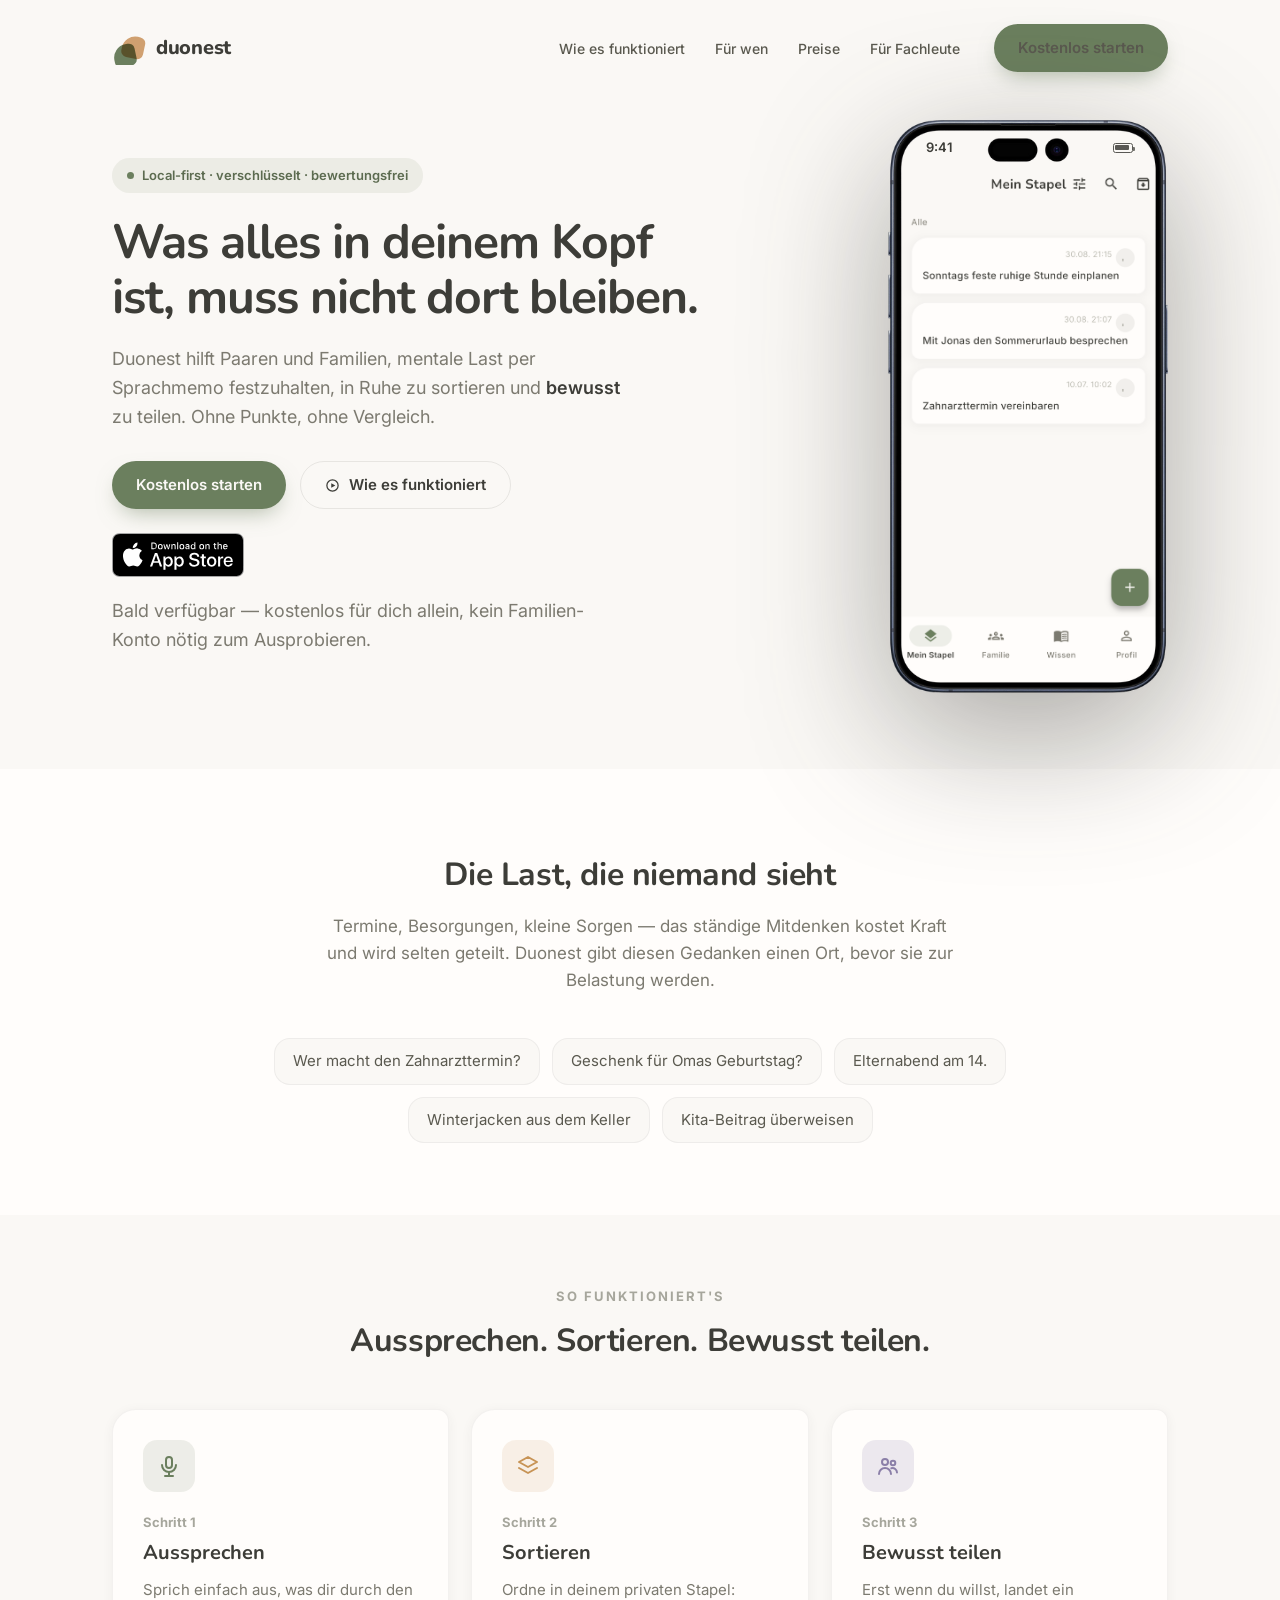
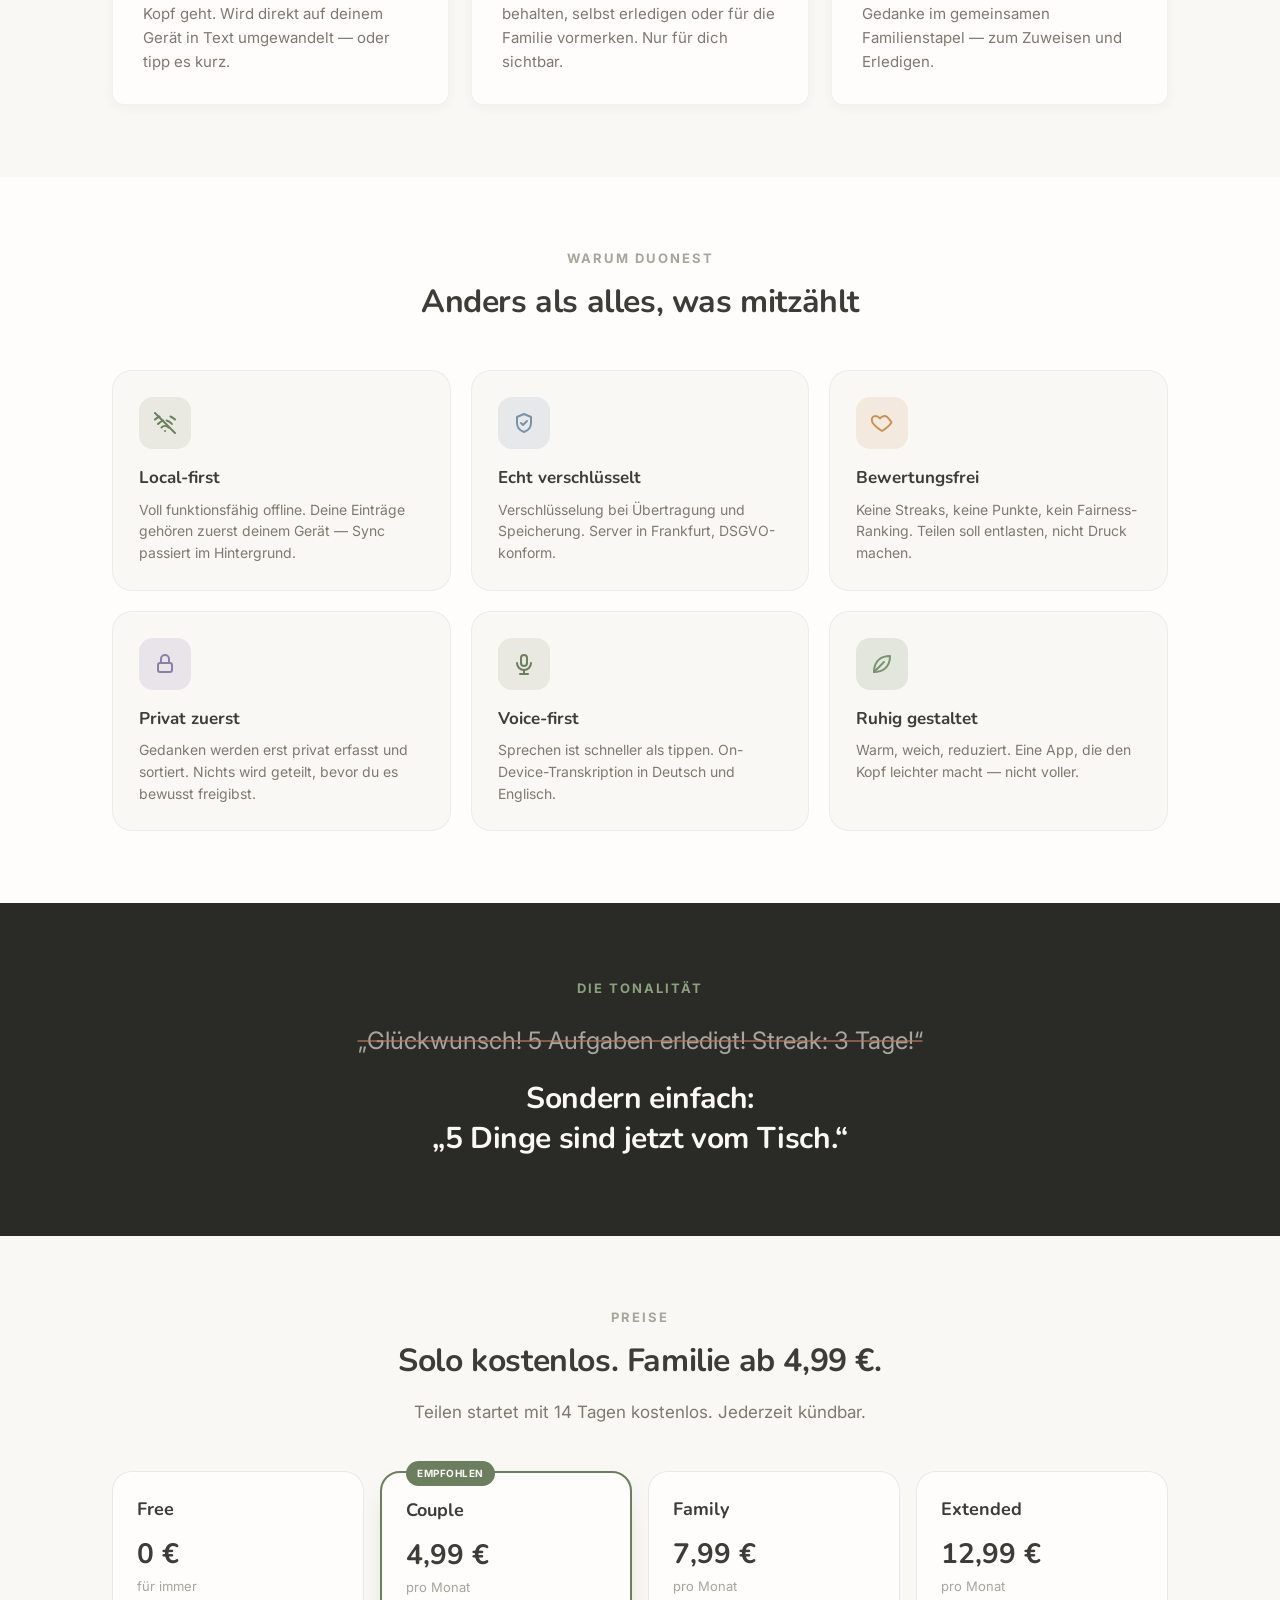
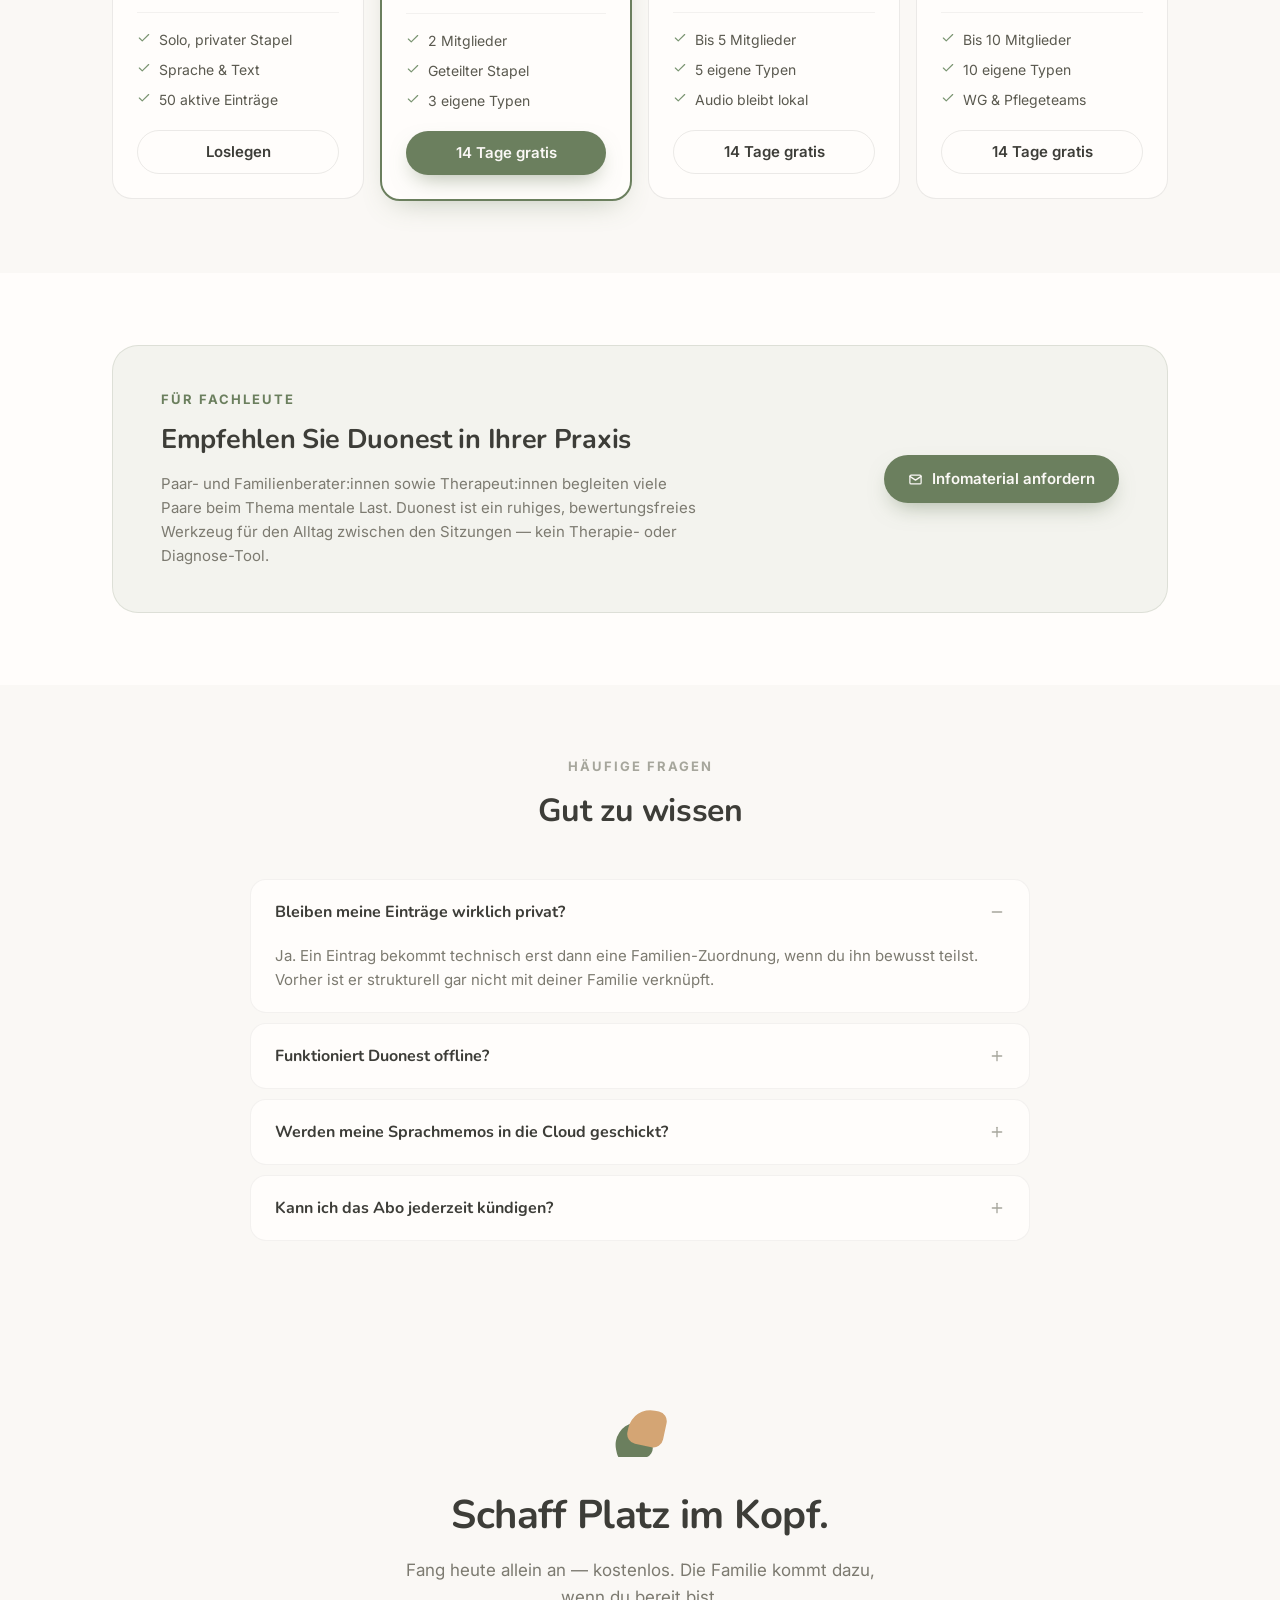
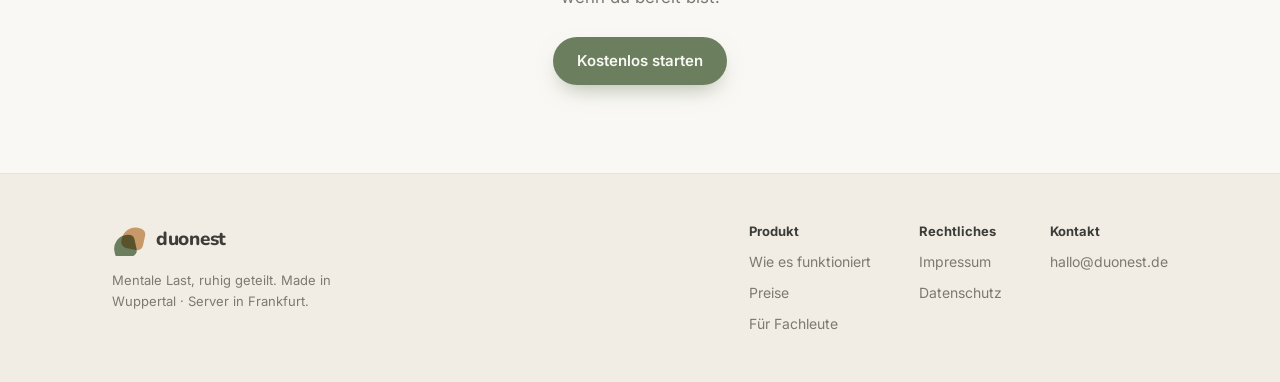
==== index.html @ f7254faf "Echtes iPhone-15-Pro-Rahmenbild statt CSS-Nachbau Quelle: webmobilefirst.com/en/mockups/apple-iphone" ====
<!doctype html>
<html lang="de">
<head>
<meta charset="utf-8">
<meta name="viewport" content="width=device-width, initial-scale=1">
<title>Duonest — Mentale Last, ruhig geteilt</title>
<meta name="description" content="Duonest hilft Paaren und Familien, mentale Last per Sprachmemo festzuhalten, in Ruhe zu sortieren und bewusst zu teilen. Ohne Punkte, ohne Vergleich.">
<link rel="stylesheet" href="/assets/style.css">
</head>
<body class="landing">

<!-- Icon-Sprite: einmal definiert, per <use> referenziert. Handgezeichnet
     im Lucide-Stil (Stroke, 2px, runde Kappen) statt einer externen
     Icon-Bibliothek/CDN, damit die Seite komplett eigenständig bleibt. -->
<svg width="0" height="0" style="position:absolute" aria-hidden="true">
  <defs>
    <symbol id="i-lock" viewBox="0 0 24 24"><rect x="5" y="11" width="14" height="9" rx="2"/><path d="M8 11V7a4 4 0 0 1 8 0v4"/></symbol>
    <symbol id="i-play-circle" viewBox="0 0 24 24"><circle cx="12" cy="12" r="9"/><polygon points="10,8.3 10,15.7 16.5,12" fill="currentColor" stroke="none"/></symbol>
    <symbol id="i-mic" viewBox="0 0 24 24"><rect x="9" y="3" width="6" height="11" rx="3"/><path d="M5 11a7 7 0 0 0 14 0"/><line x1="12" y1="18" x2="12" y2="22"/><line x1="8" y1="22" x2="16" y2="22"/></symbol>
    <symbol id="i-layers" viewBox="0 0 24 24"><path d="M12 3 21 8 12 13 3 8Z"/><path d="M3 14l9 5 9-5" fill="none"/></symbol>
    <symbol id="i-users" viewBox="0 0 24 24"><circle cx="9" cy="8" r="3"/><path d="M3 20c0-3.3 2.7-6 6-6s6 2.7 6 6"/><circle cx="17" cy="9" r="2.3"/><path d="M15.3 14.2A4.5 4.5 0 0 1 21 18.5"/></symbol>
    <symbol id="i-wifi-off" viewBox="0 0 24 24"><line x1="2" y1="2" x2="22" y2="22"/><path d="M8.5 16.5a5 5 0 0 1 7 0"/><path d="M5 13a10 10 0 0 1 5.3-3.4"/><path d="M13.6 9.5A10 10 0 0 1 19 13"/><path d="M2 8.5a15 15 0 0 1 4.5-3"/><path d="M17.5 5.5A15 15 0 0 1 22 8.5"/><circle cx="12" cy="20" r="1" fill="currentColor" stroke="none"/></symbol>
    <symbol id="i-shield-check" viewBox="0 0 24 24"><path d="M12 3l7 3v6c0 4.5-3 7.5-7 9-4-1.5-7-4.5-7-9V6z"/><polyline points="9,12 11,14 15,10"/></symbol>
    <symbol id="i-heart" viewBox="0 0 24 24"><path d="M12 20s-7-4.4-9.5-8.5C.8 8.2 2.3 5 5.5 5c1.9 0 3.3 1 4.5 2.4C11.2 6 12.6 5 14.5 5 17.7 5 19.2 8.2 21.5 11.5 19 15.6 12 20 12 20z"/></symbol>
    <symbol id="i-leaf" viewBox="0 0 24 24"><path d="M4 20c8 0 16-4 16-16-8 0-16 4-16 16z"/><line x1="4" y1="20" x2="14" y2="10"/></symbol>
    <symbol id="i-mail" viewBox="0 0 24 24"><rect x="3" y="5" width="18" height="14" rx="2"/><polyline points="3,7 12,13 21,7"/></symbol>
    <symbol id="i-plus" viewBox="0 0 24 24"><line x1="12" y1="5" x2="12" y2="19"/><line x1="5" y1="12" x2="19" y2="12"/></symbol>
    <symbol id="i-minus" viewBox="0 0 24 24"><line x1="5" y1="12" x2="19" y2="12"/></symbol>
    <symbol id="i-check" viewBox="0 0 24 24"><polyline points="4,12 9,17 20,6"/></symbol>
    <symbol id="i-clock" viewBox="0 0 24 24"><circle cx="12" cy="12" r="9"/><polyline points="12,7 12,12 16,14"/></symbol>
  </defs>
</svg>

<header class="site-header">
  <a class="wordmark" href="/">
    <svg viewBox="0 0 40 40" aria-hidden="true">
      <g transform="translate(0,4)">
        <g transform="translate(2,12) rotate(-12 13 13)"><path d="M16,0 H19 A7,7 0 0 1 26,7 V19 A7,7 0 0 1 19,26 H7 A7,7 0 0 1 0,19 V16 A16,16 0 0 1 16,0 Z" fill="var(--sage-logo)"/></g>
        <g transform="translate(12,2) rotate(12 13 13)"><path class="logo-blend" d="M16,0 H19 A7,7 0 0 1 26,7 V19 A7,7 0 0 1 19,26 H7 A7,7 0 0 1 0,19 V16 A16,16 0 0 1 16,0 Z" fill="var(--sand)"/></g>
      </g>
    </svg>
    duonest
  </a>
  <nav>
    <a href="#wie-es-funktioniert">Wie es funktioniert</a>
    <a href="#fuer-euch">Für wen</a>
    <a href="#preise">Preise</a>
    <a href="#fachleute">Für Fachleute</a>
    <a class="btn btn-primary" href="#preise">Kostenlos starten</a>
  </nav>
</header>

<main>

  <!-- HERO -->
  <section class="landing-section hero">
    <div class="wrap">
      <div class="hero-copy">
        <span class="badge"><span class="dot"></span>Local-first · verschlüsselt · bewertungsfrei</span>
        <h1>Was alles in deinem Kopf ist, muss nicht dort bleiben.</h1>
        <p>Duonest hilft Paaren und Familien, mentale Last per Sprachmemo festzuhalten, in Ruhe zu sortieren und <strong>bewusst</strong> zu teilen. Ohne Punkte, ohne Vergleich.</p>
        <div class="hero-actions">
          <a class="btn btn-primary" href="#preise">Kostenlos starten</a>
          <a class="btn btn-secondary" href="#wie-es-funktioniert"><svg class="icon"><use href="#i-play-circle"/></svg>Wie es funktioniert</a>
        </div>
        <div class="store-badges">
          <img class="store-badge-img" src="/assets/badges/app-store-badge.svg" alt="Download on the App Store" height="44">
        </div>
        <p class="hero-note">Bald verfügbar — kostenlos für dich allein, kein Familien-Konto nötig zum Ausprobieren.</p>
      </div>

      <div class="phone-frame" aria-hidden="true">
        <div class="phone-screen">
          <div class="phone-status">
            <span class="phone-time">9:41</span>
            <span class="phone-battery"></span>
          </div>
          <img class="phone-shot" src="/assets/screenshot-stapel.png" alt="">
        </div>
        <img class="phone-bezel" src="/assets/iphone-frame.png" alt="">
      </div>
    </div>
  </section>

  <!-- EMPATHY -->
  <section class="landing-section tint" id="fuer-euch">
    <div class="wrap">
      <div class="section-head">
        <h2>Die Last, die niemand sieht</h2>
        <p>Termine, Besorgungen, kleine Sorgen — das ständige Mitdenken kostet Kraft und wird selten geteilt. Duonest gibt diesen Gedanken einen Ort, bevor sie zur Belastung werden.</p>
      </div>
      <div class="chip-row">
        <span class="chip">Wer macht den Zahnarzttermin?</span>
        <span class="chip">Geschenk für Omas Geburtstag?</span>
        <span class="chip">Elternabend am 14.</span>
        <span class="chip">Winterjacken aus dem Keller</span>
        <span class="chip">Kita-Beitrag überweisen</span>
      </div>
    </div>
  </section>

  <!-- HOW IT WORKS -->
  <section class="landing-section" id="wie-es-funktioniert">
    <div class="wrap">
      <div class="section-head">
        <span class="eyebrow">So funktioniert's</span>
        <h2>Aussprechen. Sortieren. Bewusst teilen.</h2>
      </div>
      <div class="step-grid">
        <div class="step-card">
          <div class="icon-tile"><svg class="icon"><use href="#i-mic"/></svg></div>
          <p class="step-label">Schritt 1</p>
          <h3>Aussprechen</h3>
          <p>Sprich einfach aus, was dir durch den Kopf geht. Wird direkt auf deinem Gerät in Text umgewandelt — oder tipp es kurz.</p>
        </div>
        <div class="step-card">
          <div class="icon-tile"><svg class="icon"><use href="#i-layers"/></svg></div>
          <p class="step-label">Schritt 2</p>
          <h3>Sortieren</h3>
          <p>Ordne in deinem privaten Stapel: behalten, selbst erledigen oder für die Familie vormerken. Nur für dich sichtbar.</p>
        </div>
        <div class="step-card">
          <div class="icon-tile"><svg class="icon"><use href="#i-users"/></svg></div>
          <p class="step-label">Schritt 3</p>
          <h3>Bewusst teilen</h3>
          <p>Erst wenn du willst, landet ein Gedanke im gemeinsamen Familienstapel — zum Zuweisen und Erledigen.</p>
        </div>
      </div>
    </div>
  </section>

  <!-- VALUES -->
  <section class="landing-section tint">
    <div class="wrap">
      <div class="section-head">
        <span class="eyebrow">Warum Duonest</span>
        <h2>Anders als alles, was mitzählt</h2>
      </div>
      <div class="value-grid">
        <div class="value-card">
          <div class="icon-tile" style="background:rgba(107,127,94,.12);color:var(--sage);"><svg class="icon"><use href="#i-wifi-off"/></svg></div>
          <h3>Local-first</h3>
          <p>Voll funktionsfähig offline. Deine Einträge gehören zuerst deinem Gerät — Sync passiert im Hintergrund.</p>
        </div>
        <div class="value-card">
          <div class="icon-tile" style="background:rgba(122,147,168,.16);color:var(--slate);"><svg class="icon"><use href="#i-shield-check"/></svg></div>
          <h3>Echt verschlüsselt</h3>
          <p>Verschlüsselung bei Übertragung und Speicherung. Server in Frankfurt, DSGVO-konform.</p>
        </div>
        <div class="value-card">
          <div class="icon-tile" style="background:rgba(212,165,116,.18);color:var(--sand-600);"><svg class="icon"><use href="#i-heart"/></svg></div>
          <h3>Bewertungsfrei</h3>
          <p>Keine Streaks, keine Punkte, kein Fairness-Ranking. Teilen soll entlasten, nicht Druck machen.</p>
        </div>
        <div class="value-card">
          <div class="icon-tile" style="background:rgba(139,127,168,.16);color:var(--plum);"><svg class="icon"><use href="#i-lock"/></svg></div>
          <h3>Privat zuerst</h3>
          <p>Gedanken werden erst privat erfasst und sortiert. Nichts wird geteilt, bevor du es bewusst freigibst.</p>
        </div>
        <div class="value-card">
          <div class="icon-tile" style="background:rgba(107,127,94,.12);color:var(--sage);"><svg class="icon"><use href="#i-mic"/></svg></div>
          <h3>Voice-first</h3>
          <p>Sprechen ist schneller als tippen. On-Device-Transkription in Deutsch und Englisch.</p>
        </div>
        <div class="value-card">
          <div class="icon-tile" style="background:rgba(122,148,113,.18);color:var(--success);"><svg class="icon"><use href="#i-leaf"/></svg></div>
          <h3>Ruhig gestaltet</h3>
          <p>Warm, weich, reduziert. Eine App, die den Kopf leichter macht — nicht voller.</p>
        </div>
      </div>
    </div>
  </section>

  <!-- ANTI-GAMIFICATION BAND -->
  <section class="band">
    <div class="wrap">
      <span class="eyebrow">Die Tonalität</span>
      <p class="strike">„Glückwunsch! 5 Aufgaben erledigt! Streak: 3 Tage!“</p>
      <p class="payoff">Sondern einfach:<br>„5 Dinge sind jetzt vom Tisch.“</p>
    </div>
  </section>

  <!-- PRICING -->
  <section class="landing-section" id="preise">
    <div class="wrap">
      <div class="section-head">
        <span class="eyebrow">Preise</span>
        <h2>Solo kostenlos. Familie ab 4,99&nbsp;€.</h2>
        <p>Teilen startet mit 14 Tagen kostenlos. Jederzeit kündbar.</p>
      </div>
      <div class="price-grid">
        <div class="price-card">
          <h3>Free</h3>
          <p class="price">0&nbsp;€</p>
          <p class="period">für immer</p>
          <hr>
          <ul>
            <li><svg class="icon"><use href="#i-check"/></svg>Solo, privater Stapel</li>
            <li><svg class="icon"><use href="#i-check"/></svg>Sprache &amp; Text</li>
            <li><svg class="icon"><use href="#i-check"/></svg>50 aktive Einträge</li>
          </ul>
          <a class="btn btn-secondary" href="#" style="width:100%;margin-top:20px;">Loslegen</a>
        </div>
        <div class="price-card featured">
          <span class="tag">EMPFOHLEN</span>
          <h3>Couple</h3>
          <p class="price">4,99&nbsp;€</p>
          <p class="period">pro Monat</p>
          <hr>
          <ul>
            <li><svg class="icon"><use href="#i-check"/></svg>2 Mitglieder</li>
            <li><svg class="icon"><use href="#i-check"/></svg>Geteilter Stapel</li>
            <li><svg class="icon"><use href="#i-check"/></svg>3 eigene Typen</li>
          </ul>
          <a class="btn btn-primary" href="#" style="width:100%;margin-top:20px;">14 Tage gratis</a>
        </div>
        <div class="price-card">
          <h3>Family</h3>
          <p class="price">7,99&nbsp;€</p>
          <p class="period">pro Monat</p>
          <hr>
          <ul>
            <li><svg class="icon"><use href="#i-check"/></svg>Bis 5 Mitglieder</li>
            <li><svg class="icon"><use href="#i-check"/></svg>5 eigene Typen</li>
            <li><svg class="icon"><use href="#i-check"/></svg>Audio bleibt lokal</li>
          </ul>
          <a class="btn btn-secondary" href="#" style="width:100%;margin-top:20px;">14 Tage gratis</a>
        </div>
        <div class="price-card">
          <h3>Extended</h3>
          <p class="price">12,99&nbsp;€</p>
          <p class="period">pro Monat</p>
          <hr>
          <ul>
            <li><svg class="icon"><use href="#i-check"/></svg>Bis 10 Mitglieder</li>
            <li><svg class="icon"><use href="#i-check"/></svg>10 eigene Typen</li>
            <li><svg class="icon"><use href="#i-check"/></svg>WG &amp; Pflegeteams</li>
          </ul>
          <a class="btn btn-secondary" href="#" style="width:100%;margin-top:20px;">14 Tage gratis</a>
        </div>
      </div>
    </div>
  </section>

  <!-- FOR PROFESSIONALS -->
  <section class="landing-section tint" id="fachleute">
    <div class="wrap">
      <div class="pro-card">
        <div class="copy">
          <span class="eyebrow" style="color:var(--sage);">Für Fachleute</span>
          <h2>Empfehlen Sie Duonest in Ihrer Praxis</h2>
          <p>Paar- und Familienberater:innen sowie Therapeut:innen begleiten viele Paare beim Thema mentale Last. Duonest ist ein ruhiges, bewertungsfreies Werkzeug für den Alltag zwischen den Sitzungen — kein Therapie- oder Diagnose-Tool.</p>
        </div>
        <div class="action">
          <a class="btn btn-primary" href="mailto:hallo@duonest.de?subject=Infomaterial%20f%C3%BCr%20Fachleute"><svg class="icon"><use href="#i-mail"/></svg>Infomaterial anfordern</a>
        </div>
      </div>
    </div>
  </section>

  <!-- FAQ -->
  <section class="landing-section">
    <div class="wrap">
      <div class="section-head">
        <span class="eyebrow">Häufige Fragen</span>
        <h2>Gut zu wissen</h2>
      </div>
      <div class="faq-list">
        <details class="faq-item" open>
          <summary>Bleiben meine Einträge wirklich privat?
            <svg class="icon icon-plus"><use href="#i-plus"/></svg>
            <svg class="icon icon-minus"><use href="#i-minus"/></svg>
          </summary>
          <p>Ja. Ein Eintrag bekommt technisch erst dann eine Familien-Zuordnung, wenn du ihn bewusst teilst. Vorher ist er strukturell gar nicht mit deiner Familie verknüpft.</p>
        </details>
        <details class="faq-item">
          <summary>Funktioniert Duonest offline?
            <svg class="icon icon-plus"><use href="#i-plus"/></svg>
            <svg class="icon icon-minus"><use href="#i-minus"/></svg>
          </summary>
          <p>Ja, durchgehend. Duonest ist local-first gebaut: Erfassen, Sortieren und Lesen funktionieren komplett ohne Internetverbindung. Sobald du wieder online bist, synchronisiert die App im Hintergrund — du merkst davon nichts.</p>
        </details>
        <details class="faq-item">
          <summary>Werden meine Sprachmemos in die Cloud geschickt?
            <svg class="icon icon-plus"><use href="#i-plus"/></svg>
            <svg class="icon icon-minus"><use href="#i-minus"/></svg>
          </summary>
          <p>Nein. Sprachaufnahmen verlassen bewusst nie dein Gerät — sie werden ausschließlich lokal zur Transkription genutzt und danach automatisch gelöscht. Nur der daraus erkannte Text wird synchronisiert, nicht die Aufnahme selbst.</p>
        </details>
        <details class="faq-item">
          <summary>Kann ich das Abo jederzeit kündigen?
            <svg class="icon icon-plus"><use href="#i-plus"/></svg>
            <svg class="icon icon-minus"><use href="#i-minus"/></svg>
          </summary>
          <p>Ja, jederzeit über die Konto-Einstellungen im App Store bzw. bei Google Play — da die Zahlungsabwicklung dort läuft, auch die Kündigung. Dein Zugriff bleibt bis zum Ende der bereits bezahlten Laufzeit bestehen.</p>
        </details>
      </div>
    </div>
  </section>

  <!-- FINAL CTA -->
  <section class="landing-section final-cta">
    <div class="wrap">
      <svg class="mark" viewBox="0 0 40 40" aria-hidden="true">
        <g transform="translate(0,4)">
          <g transform="translate(2,12) rotate(-12 13 13)"><path d="M16,0 H19 A7,7 0 0 1 26,7 V19 A7,7 0 0 1 19,26 H7 A7,7 0 0 1 0,19 V16 A16,16 0 0 1 16,0 Z" fill="var(--sage-logo)"/></g>
          <g transform="translate(12,2) rotate(12 13 13)"><path class="logo-blend" d="M16,0 H19 A7,7 0 0 1 26,7 V19 A7,7 0 0 1 19,26 H7 A7,7 0 0 1 0,19 V16 A16,16 0 0 1 16,0 Z" fill="var(--sand)"/></g>
        </g>
      </svg>
      <h2>Schaff Platz im Kopf.</h2>
      <p>Fang heute allein an — kostenlos. Die Familie kommt dazu, wenn du bereit bist.</p>
      <a class="btn btn-primary" href="#preise">Kostenlos starten</a>
    </div>
  </section>

</main>

<footer class="landing-footer">
  <div class="wrap">
    <div class="about">
      <a class="wordmark" href="/">
        <svg viewBox="0 0 40 40" aria-hidden="true">
          <g transform="translate(0,4)">
            <g transform="translate(2,12) rotate(-12 13 13)"><path d="M16,0 H19 A7,7 0 0 1 26,7 V19 A7,7 0 0 1 19,26 H7 A7,7 0 0 1 0,19 V16 A16,16 0 0 1 16,0 Z" fill="var(--sage-logo)"/></g>
            <g transform="translate(12,2) rotate(12 13 13)"><path class="logo-blend" d="M16,0 H19 A7,7 0 0 1 26,7 V19 A7,7 0 0 1 19,26 H7 A7,7 0 0 1 0,19 V16 A16,16 0 0 1 16,0 Z" fill="var(--sand)"/></g>
          </g>
        </svg>
        duonest
      </a>
      <p>Mentale Last, ruhig geteilt. Made in Wuppertal · Server in Frankfurt.</p>
    </div>
    <div class="cols">
      <div class="col">
        <span class="head">Produkt</span>
        <a href="#wie-es-funktioniert">Wie es funktioniert</a>
        <a href="#preise">Preise</a>
        <a href="#fachleute">Für Fachleute</a>
      </div>
      <div class="col">
        <span class="head">Rechtliches</span>
        <a href="/impressum/">Impressum</a>
        <a href="/datenschutz/">Datenschutz</a>
      </div>
      <div class="col">
        <span class="head">Kontakt</span>
        <a href="mailto:hallo@duonest.de">hallo@duonest.de</a>
      </div>
    </div>
  </div>
</footer>

</body>
</html>
---- assets/style.css ----
@import url("https://fonts.googleapis.com/css2?family=Nunito:ital,wght@0,400;0,500;0,600;0,700;0,800&family=Inter:wght@400;500;600;700&display=swap");

:root {
  --sage: #6B7F5E;
  --sage-logo: #6B7F5E;
  --sage-600: #5C6B50;
  --sage-700: #4A5741;
  --sand: #D4A574;
  --sand-600: #C79355;
  --sand-700: #B07E3F;
  --plum: #8B7FA8;
  --plum-700: #6E6188;
  --slate: #7A93A8;
  --success: #7A9471;

  --bg: #FAF8F5;
  --surface: #FFFDFB;
  --tint: #F1EDE5;

  --ink: #3D3D38;
  --ink-2: #5A594F;
  --muted: #7C7A70;
  --faint: #A6A69C;

  --border: rgba(61, 61, 56, 0.1);
  --border-soft: rgba(61, 61, 56, 0.06);

  /* Feste dunkle Kontrast-Fläche (Anti-Gamification-Band) -- bewusst
     unabhängig vom Hell/Dunkel-Umschalter, ein einzelner, absichtlicher
     Kontrastmoment auf der Seite. */
  --band-bg: #2A2B26;
  --band-ink: #FAF8F5;
  --band-accent: #8CA07D;
  --band-strike: rgba(193, 122, 92, 0.6);

  /* Text auf farbigen Flächen (Buttons, Chips) -- immer hell, unabhängig
     vom Hell/Dunkel-Umschalter der Seite selbst. */
  --on-accent: #FAF8F5;

  --font-display: "Nunito", ui-rounded, system-ui, sans-serif;
  --font-body: "Inter", system-ui, -apple-system, sans-serif;
}

* {
  box-sizing: border-box;
}

html {
  background: var(--bg);
}

body {
  margin: 0;
  background: var(--bg);
  color: var(--ink);
  font-family: var(--font-body);
  font-size: 16px;
  line-height: 1.5;
  -webkit-font-smoothing: antialiased;
}

a {
  color: var(--sage-700);
  text-decoration-color: rgba(74, 87, 65, 0.35);
  text-underline-offset: 2px;
}

a:hover {
  text-decoration-color: currentColor;
}

.site-header {
  display: flex;
  flex-wrap: wrap;
  align-items: center;
  justify-content: space-between;
  row-gap: 8px;
  column-gap: 16px;
  max-width: 760px;
  margin: 0 auto;
  padding: 24px 20px 0;
}

.wordmark {
  display: flex;
  align-items: center;
  gap: 10px;
  font-family: var(--font-display);
  font-weight: 800;
  font-size: 20px;
  letter-spacing: -0.3px;
  color: var(--ink);
  text-decoration: none;
}

.wordmark svg {
  width: 34px;
  height: 34px;
  flex: none;
}

.wordmark .logo-blend {
  mix-blend-mode: multiply;
}

.site-header nav {
  display: flex;
  flex-wrap: wrap;
  gap: 6px 16px;
  font-size: 14px;
  font-weight: 500;
}

.site-header nav a {
  color: var(--ink-2);
  text-decoration: none;
}

.site-header nav a:hover {
  color: var(--sage-700);
}

main {
  max-width: 760px;
  margin: 0 auto;
  padding: 0 24px;
}

.legal main {
  max-width: 680px;
}

.landing main {
  max-width: none;
  padding: 0;
}

.legal-doc h1 {
  font-family: var(--font-display);
  font-weight: 700;
  font-size: 28px;
  letter-spacing: -0.3px;
  line-height: 1.2;
  margin: 40px 0 4px;
}

.legal-doc .updated {
  color: var(--faint);
  font-size: 13px;
  margin: 0 0 36px;
}

.legal-doc section {
  padding-bottom: 28px;
  margin-bottom: 28px;
  border-bottom: 1px solid var(--border-soft);
}

.legal-doc section:last-of-type {
  border-bottom: none;
}

.legal-doc h2 {
  font-family: var(--font-display);
  font-weight: 600;
  font-size: 18px;
  margin: 0 0 10px;
}

.legal-doc p {
  margin: 0 0 12px;
  color: var(--ink-2);
  max-width: 65ch;
}

.legal-doc p:last-child {
  margin-bottom: 0;
}

.legal-doc ul {
  margin: 0 0 12px;
  padding-left: 20px;
  color: var(--ink-2);
  max-width: 65ch;
}

.legal-doc li {
  margin-bottom: 6px;
}

.legal-doc li:last-child {
  margin-bottom: 0;
}

.legal-doc address {
  font-style: normal;
  color: var(--ink-2);
  margin: 0 0 12px;
  line-height: 1.6;
}

footer {
  max-width: 760px;
  margin: 64px auto 0;
  padding: 24px 24px 40px;
  border-top: 1px solid var(--border-soft);
  display: flex;
  flex-wrap: wrap;
  gap: 8px 20px;
  align-items: center;
  font-size: 13px;
  color: var(--faint);
}

footer a {
  color: var(--muted);
}

footer .spacer {
  flex: 1;
}

/* ===================== Landing page ===================== */

.landing .site-header,
.landing-section > .wrap,
.landing-footer > .wrap {
  max-width: 1120px;
}

.landing .site-header {
  padding: 24px 32px 0;
}

.landing .site-header nav {
  gap: 10px 30px;
  align-items: center;
}

.landing .site-header .btn {
  margin-left: 4px;
}

.icon {
  width: 1em;
  height: 1em;
  stroke: currentColor;
  fill: none;
  stroke-width: 2;
  stroke-linecap: round;
  stroke-linejoin: round;
  flex: none;
}

.btn {
  display: inline-flex;
  align-items: center;
  justify-content: center;
  gap: 9px;
  height: 48px;
  padding: 0 24px;
  border-radius: 999px;
  font-family: var(--font-body);
  font-weight: 600;
  font-size: 15px;
  text-decoration: none;
  cursor: pointer;
  border: none;
  white-space: nowrap;
}

.btn-primary {
  background: var(--sage);
  color: var(--on-accent);
  box-shadow: 0 10px 22px -8px rgba(107, 127, 94, 0.55);
}

.btn-primary:hover {
  background: var(--sage-600);
}

.btn-secondary {
  background: transparent;
  color: var(--ink);
  border: 1px solid var(--border);
}

.btn-secondary:hover {
  border-color: var(--ink);
}

.landing-section {
  padding: 72px 0;
}

.landing-section > .wrap {
  margin: 0 auto;
  padding: 0 32px;
}

.landing-section.tint {
  background: var(--surface);
}

.eyebrow {
  display: block;
  font-family: var(--font-body);
  font-weight: 700;
  font-size: 13px;
  letter-spacing: 2px;
  text-transform: uppercase;
  color: var(--faint);
}

.section-head {
  text-align: center;
  max-width: 640px;
  margin: 0 auto 44px;
}

.section-head h2 {
  font-family: var(--font-display);
  font-weight: 700;
  font-size: 32px;
  letter-spacing: -0.4px;
  margin: 10px 0 0;
  text-wrap: balance;
}

.section-head p {
  font-size: 17px;
  color: var(--muted);
  line-height: 1.6;
  margin: 14px 0 0;
}

/* Hero */

.hero {
  padding: 48px 0 76px;
}

.hero .wrap {
  display: flex;
  align-items: center;
  gap: 56px;
}

.hero-copy {
  flex: 1;
  min-width: 0;
}

.badge {
  display: inline-flex;
  align-items: center;
  gap: 8px;
  padding: 8px 15px;
  border-radius: 999px;
  background: rgba(107, 127, 94, 0.1);
  font-size: 13px;
  font-weight: 600;
  color: var(--sage-600);
}

.badge .dot {
  width: 7px;
  height: 7px;
  border-radius: 50%;
  background: var(--sage);
}

.hero h1 {
  font-family: var(--font-display);
  font-weight: 700;
  font-size: 48px;
  line-height: 1.14;
  letter-spacing: -1px;
  margin: 22px 0 0;
  text-wrap: balance;
}

.hero-copy > p {
  font-size: 18px;
  color: var(--muted);
  line-height: 1.6;
  max-width: 520px;
  margin: 20px 0 0;
}

.hero-copy > p strong {
  color: var(--ink);
  font-weight: 600;
}

.hero-actions {
  display: flex;
  flex-wrap: wrap;
  align-items: center;
  gap: 14px;
  margin-top: 30px;
}

.store-badges {
  display: flex;
  flex-wrap: wrap;
  align-items: center;
  gap: 14px;
  margin-top: 24px;
}

/* Offizielle Apple-/Google-Assets (developer.apple.com Marketing Guidelines
   bzw. play.google.com/intl/de_de/badges) -- bewusst unverändert
   eingebunden, keine eigene Nachbildung. */
.store-badge-img {
  display: block;
  width: auto;
}

.hero-note {
  font-size: 13px;
  color: var(--faint);
  margin: 16px 0 0;
}

/* Phone mock */

/* Echter Geräterahmen (freies iPhone-15-Pro-Mockup, transparenter
   Screen-Ausschnitt) statt CSS-Nachbau -- Quelle: webmobilefirst.com,
   kommerziell nutzbar ohne Zuschreibung. Der Screenshot liegt als
   eigenes, absolut positioniertes Element GENAU im transparenten
   Ausschnitt darunter, der Rahmen liegt als Bild obendrauf. */
.phone-frame {
  flex: none;
  width: 280px;
  aspect-ratio: 391 / 800;
  position: relative;
  filter: drop-shadow(0 40px 70px rgba(42, 43, 38, 0.4));
}

.phone-bezel {
  position: absolute;
  inset: 0;
  width: 100%;
  height: 100%;
  z-index: 2;
  pointer-events: none;
  display: block;
}

.phone-screen {
  position: absolute;
  left: 4.86%;
  top: 1.875%;
  width: 90.54%;
  height: 96.25%;
  background: var(--bg);
  border-radius: 28px;
  overflow: hidden;
  display: flex;
  flex-direction: column;
  z-index: 1;
}

.phone-status {
  flex: none;
  height: 34px;
  display: flex;
  align-items: center;
  justify-content: space-between;
  padding: 0 22px 0 24px;
}

.phone-time {
  font-family: var(--font-body);
  font-weight: 600;
  font-size: 13px;
  color: var(--ink);
}

.phone-battery {
  width: 20px;
  height: 10px;
  border: 1.2px solid var(--ink);
  border-radius: 2.5px;
  position: relative;
  opacity: 0.85;
}

.phone-battery::before {
  content: "";
  position: absolute;
  inset: 1.3px;
  right: 3px;
  background: var(--ink);
  border-radius: 1px;
}

.phone-battery::after {
  content: "";
  position: absolute;
  right: -2.5px;
  top: 3px;
  width: 1.3px;
  height: 4px;
  background: var(--ink);
  opacity: 0.85;
  border-radius: 0 1px 1px 0;
}

.phone-shot {
  flex: 1;
  width: 100%;
  min-height: 0;
  object-fit: cover;
  object-position: top center;
  display: block;
}

/* Empathy chips */

.chip-row {
  display: flex;
  flex-wrap: wrap;
  justify-content: center;
  gap: 12px;
  margin-top: 34px;
  max-width: 820px;
  margin-left: auto;
  margin-right: auto;
}

.chip {
  padding: 11px 18px;
  border-radius: 16px;
  background: var(--bg);
  border: 1px solid var(--border-soft);
  font-size: 15px;
  color: var(--ink-2);
}

/* Steps */

.step-grid {
  display: grid;
  grid-template-columns: repeat(3, 1fr);
  gap: 22px;
}

.step-card {
  background: var(--surface);
  border-radius: 24px 12px 12px 12px;
  padding: 30px;
  border: 1px solid var(--border-soft);
  box-shadow: 0 2px 12px rgba(61, 61, 56, 0.05);
}

.icon-tile {
  width: 52px;
  height: 52px;
  border-radius: 14px;
  display: flex;
  align-items: center;
  justify-content: center;
}

.icon-tile .icon {
  font-size: 24px;
}

.step-card .icon-tile {
  background: rgba(107, 127, 94, 0.12);
  color: var(--sage);
}

.step-card:nth-child(2) .icon-tile {
  background: rgba(212, 165, 116, 0.16);
  color: var(--sand-600);
}

.step-card:nth-child(3) .icon-tile {
  background: rgba(139, 127, 168, 0.16);
  color: var(--plum);
}

.step-card .step-label {
  font-size: 13px;
  font-weight: 700;
  color: var(--faint);
  margin: 20px 0 0;
}

.step-card h3 {
  font-family: var(--font-display);
  font-weight: 700;
  font-size: 20px;
  margin: 5px 0 0;
}

.step-card p {
  font-size: 15px;
  color: var(--muted);
  line-height: 1.6;
  margin: 10px 0 0;
}

/* Values grid */

.value-grid {
  display: grid;
  grid-template-columns: repeat(3, 1fr);
  gap: 20px;
}

.value-card {
  background: var(--bg);
  border-radius: 20px;
  padding: 26px;
  border: 1px solid var(--border-soft);
}

.value-card h3 {
  font-family: var(--font-display);
  font-weight: 700;
  font-size: 17px;
  margin: 16px 0 0;
}

.value-card p {
  font-size: 14px;
  color: var(--muted);
  line-height: 1.55;
  margin: 8px 0 0;
}

/* Anti-gamification band */

.band {
  background: var(--band-bg);
  color: var(--band-ink);
  text-align: center;
  padding: 76px 0;
}

.band .wrap {
  margin: 0 auto;
  padding: 0 32px;
}

.band .eyebrow {
  color: var(--band-accent);
}

.band .strike {
  font-size: 24px;
  color: #A6A69C;
  margin: 24px auto 0;
  max-width: 680px;
  line-height: 1.5;
  text-decoration: line-through;
  text-decoration-color: var(--band-strike);
}

.band .payoff {
  font-family: var(--font-display);
  font-weight: 700;
  font-size: 30px;
  letter-spacing: -0.4px;
  margin: 20px auto 0;
  max-width: 680px;
  line-height: 1.35;
}

/* Pricing */

.price-grid {
  display: grid;
  grid-template-columns: repeat(4, 1fr);
  gap: 16px;
  align-items: start;
}

.price-card {
  background: var(--surface);
  border-radius: 20px;
  padding: 24px;
  border: 1px solid var(--border);
  position: relative;
}

.price-card.featured {
  border: 2px solid var(--sage);
  box-shadow: 0 12px 30px -14px rgba(107, 127, 94, 0.45);
}

.price-card .tag {
  position: absolute;
  top: -12px;
  left: 24px;
  background: var(--sage);
  color: var(--on-accent);
  font-size: 10px;
  font-weight: 700;
  letter-spacing: 0.5px;
  padding: 5px 11px;
  border-radius: 999px;
}

.price-card h3 {
  font-family: var(--font-display);
  font-weight: 700;
  font-size: 18px;
  margin: 0;
}

.price-card .price {
  font-family: var(--font-display);
  font-weight: 700;
  font-size: 28px;
  margin: 10px 0 0;
}

.price-card .period {
  font-size: 13px;
  color: var(--faint);
  margin: 2px 0 0;
}

.price-card hr {
  border: none;
  height: 1px;
  background: var(--border-soft);
  margin: 16px 0;
}

.price-card ul {
  list-style: none;
  margin: 0;
  padding: 0;
  display: flex;
  flex-direction: column;
  gap: 9px;
}

.price-card li {
  display: flex;
  gap: 8px;
  font-size: 14px;
  color: var(--ink-2);
}

.price-card li .icon {
  color: var(--success);
  flex: none;
  margin-top: 2px;
}

.price-card .btn {
  width: 100%;
  margin-top: 20px;
  height: 44px;
}

.price-note {
  text-align: center;
  color: var(--muted);
  font-size: 15px;
  margin: 12px 0 0;
}

/* For professionals */

.pro-card {
  background: rgba(107, 127, 94, 0.08);
  border: 1px solid rgba(107, 127, 94, 0.16);
  border-radius: 26px;
  padding: 44px 48px;
  display: flex;
  align-items: center;
  gap: 40px;
}

.pro-card .copy {
  flex: 1;
}

.pro-card h2 {
  font-family: var(--font-display);
  font-weight: 700;
  font-size: 27px;
  letter-spacing: -0.3px;
  margin: 10px 0 0;
}

.pro-card p {
  font-size: 15px;
  color: var(--muted);
  line-height: 1.6;
  max-width: 540px;
  margin: 12px 0 0;
}

.pro-card .action {
  flex: none;
}

/* FAQ */

.faq-list {
  max-width: 780px;
  margin: 0 auto;
  display: flex;
  flex-direction: column;
  gap: 10px;
}

.faq-item {
  background: var(--surface);
  border-radius: 16px;
  border: 1px solid var(--border-soft);
  overflow: hidden;
}

.faq-item summary {
  padding: 20px 24px;
  display: flex;
  justify-content: space-between;
  align-items: center;
  gap: 16px;
  cursor: pointer;
  list-style: none;
  font-family: var(--font-display);
  font-weight: 700;
  font-size: 16px;
}

.faq-item summary::-webkit-details-marker {
  display: none;
}

.faq-item summary .icon {
  color: var(--faint);
  flex: none;
}

.faq-item .icon-plus {
  display: inline;
}

.faq-item .icon-minus {
  display: none;
}

.faq-item[open] .icon-plus {
  display: none;
}

.faq-item[open] .icon-minus {
  display: inline;
}

.faq-item p {
  margin: 0;
  padding: 0 24px 20px;
  font-size: 15px;
  color: var(--muted);
  line-height: 1.6;
}

/* Final CTA */

.final-cta {
  text-align: center;
  padding: 88px 0;
}

.final-cta .mark {
  width: 56px;
  height: 56px;
  margin: 0 auto;
}

.final-cta h2 {
  font-family: var(--font-display);
  font-weight: 700;
  font-size: 40px;
  letter-spacing: -0.5px;
  margin: 22px 0 0;
}

.final-cta p {
  font-size: 17px;
  color: var(--muted);
  line-height: 1.6;
  max-width: 480px;
  margin: 12px auto 0;
}

.final-cta .btn {
  margin-top: 26px;
}

/* Landing footer */

.landing-footer {
  /* Setzt die generische footer{}-Regel (schmale Utility-Seiten) zurück --
     die Breite/Innenabstand steuert stattdessen .landing-footer > .wrap. */
  max-width: none;
  margin: 0;
  padding: 0;
  display: block;
  font-size: inherit;
  color: inherit;
  background: var(--tint);
  border-top: 1px solid var(--border-soft);
}

.landing-footer > .wrap {
  margin: 0 auto;
  padding: 48px 32px;
  display: flex;
  flex-wrap: wrap;
  justify-content: space-between;
  gap: 40px;
}

.landing-footer .about {
  max-width: 280px;
}

.landing-footer .about .wordmark {
  font-size: 19px;
}

.landing-footer .about p {
  font-size: 13px;
  color: var(--muted);
  line-height: 1.6;
  margin: 14px 0 0;
}

.landing-footer .cols {
  display: flex;
  flex-wrap: wrap;
  gap: 48px;
}

.landing-footer .col {
  display: flex;
  flex-direction: column;
  gap: 10px;
}

.landing-footer .col .head {
  font-size: 13px;
  font-weight: 700;
  color: var(--ink);
}

.landing-footer .col a {
  font-size: 14px;
  color: var(--muted);
  text-decoration: none;
}

.landing-footer .col a:hover {
  color: var(--sage-700);
}

.landing-footer .col a.current {
  color: var(--sage-700);
  font-weight: 600;
}

@media (max-width: 900px) {
  .hero .wrap {
    flex-direction: column;
    align-items: stretch;
  }

  .hero h1 {
    font-size: 38px;
  }

  .phone-frame {
    width: 100%;
    max-width: 300px;
    margin: 0 auto;
  }

  .step-grid,
  .value-grid {
    grid-template-columns: 1fr;
  }

  .price-grid {
    grid-template-columns: repeat(2, 1fr);
  }

  .pro-card {
    flex-direction: column;
    align-items: stretch;
    text-align: center;
    padding: 36px 28px;
  }

  .pro-card p {
    margin-left: auto;
    margin-right: auto;
  }

  .landing .site-header nav {
    display: none;
  }
}

@media (max-width: 560px) {
  .hero h1 {
    font-size: 32px;
  }

  .section-head h2 {
    font-size: 26px;
  }

  .price-grid {
    grid-template-columns: 1fr;
  }

  .band .strike {
    font-size: 19px;
  }

  .band .payoff {
    font-size: 24px;
  }

  .final-cta h2 {
    font-size: 30px;
  }
}

@media (prefers-color-scheme: dark) {
  :root {
    --bg: #23241F;
    --surface: #2A2B26;
    --ink: #F1EFE9;
    --ink-2: #D6D3C8;
    --muted: #A6A69C;
    --faint: #7C7A70;
    --border: rgba(241, 239, 233, 0.12);
    --border-soft: rgba(241, 239, 233, 0.08);
    --sand: #E0B689;
    --sage-logo: #8CA07D;
    --sage-600: #8CA07D;
    --sage-700: #A9C29B;
    --plum: #B0A5CB;
    --plum-700: #C9C0DE;
    --tint: #26271F;
  }

  a {
    color: #A9C29B;
    text-decoration-color: rgba(169, 194, 155, 0.35);
  }

  .site-header nav a:hover {
    color: #A9C29B;
  }

  .wordmark .logo-blend {
    mix-blend-mode: normal;
  }

  .btn-secondary {
    color: var(--ink);
  }

  .btn-primary:hover {
    background: var(--sage);
    opacity: 0.9;
  }
}
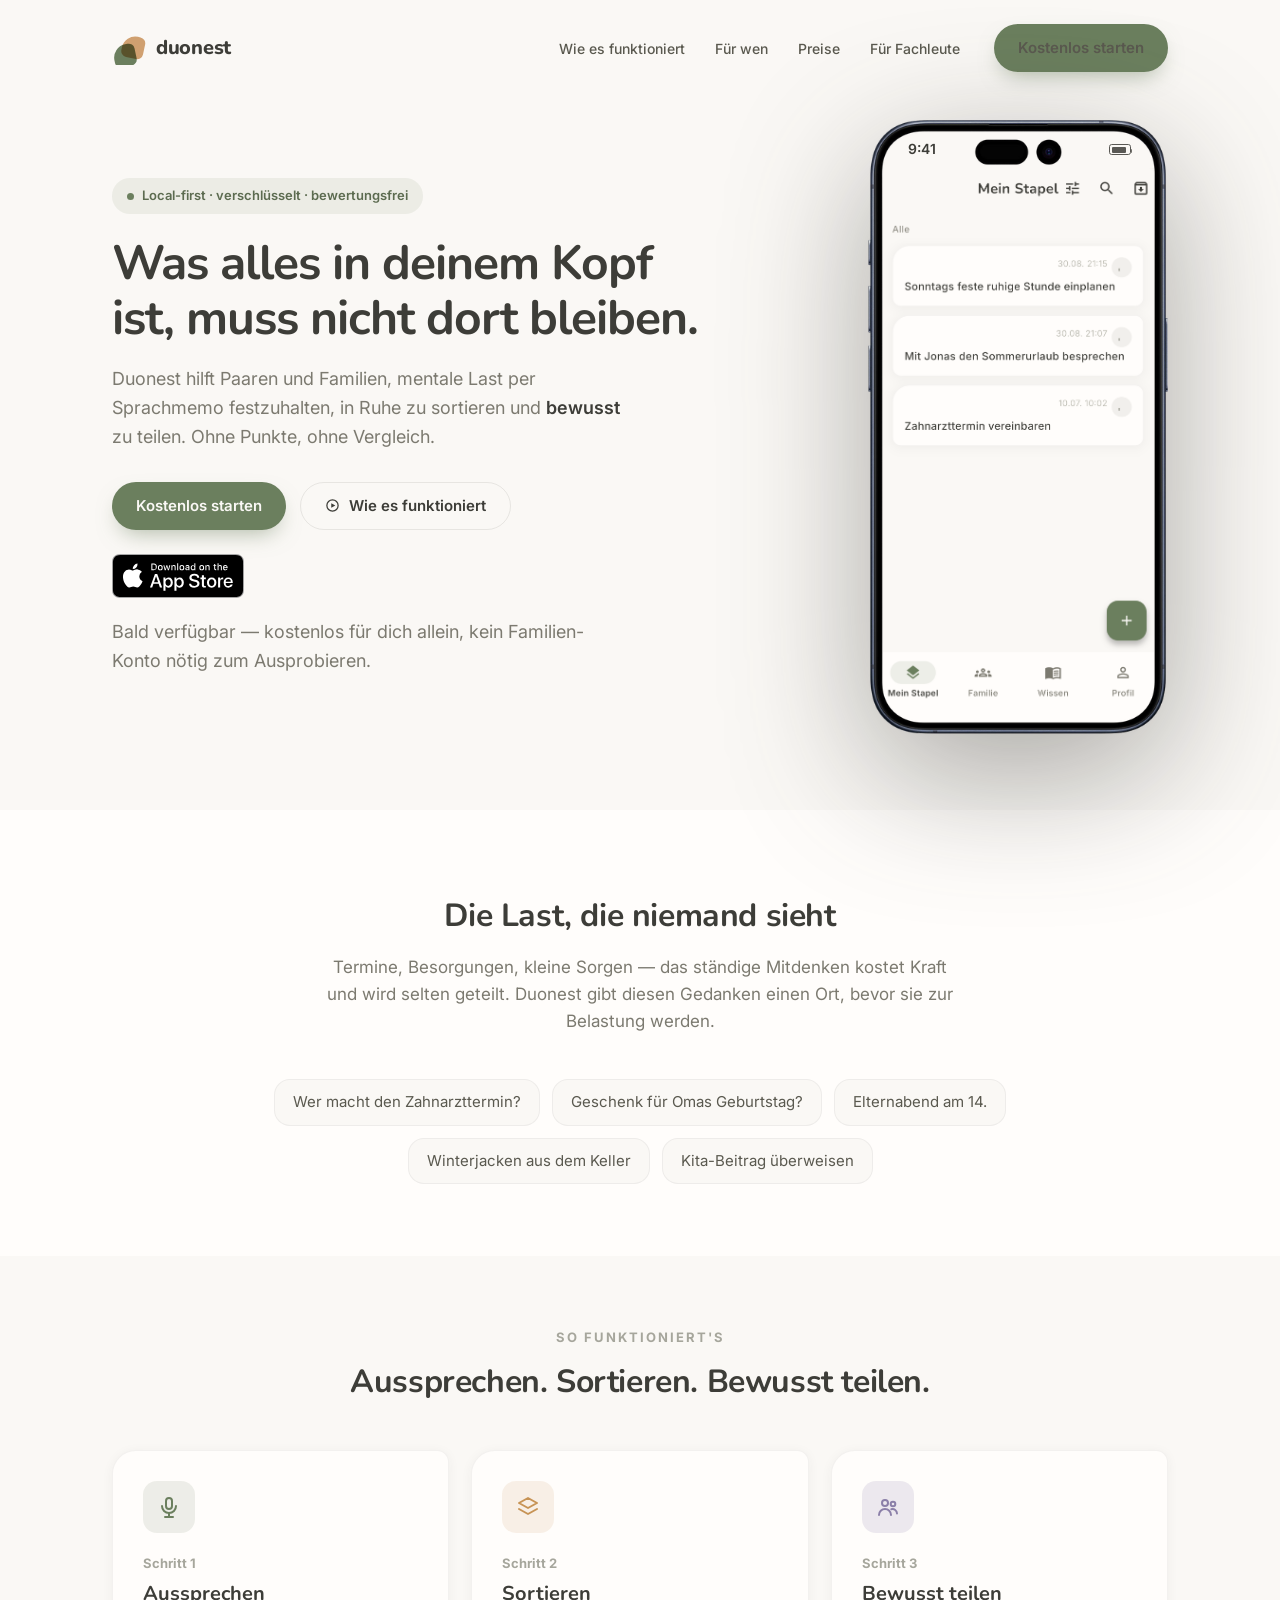
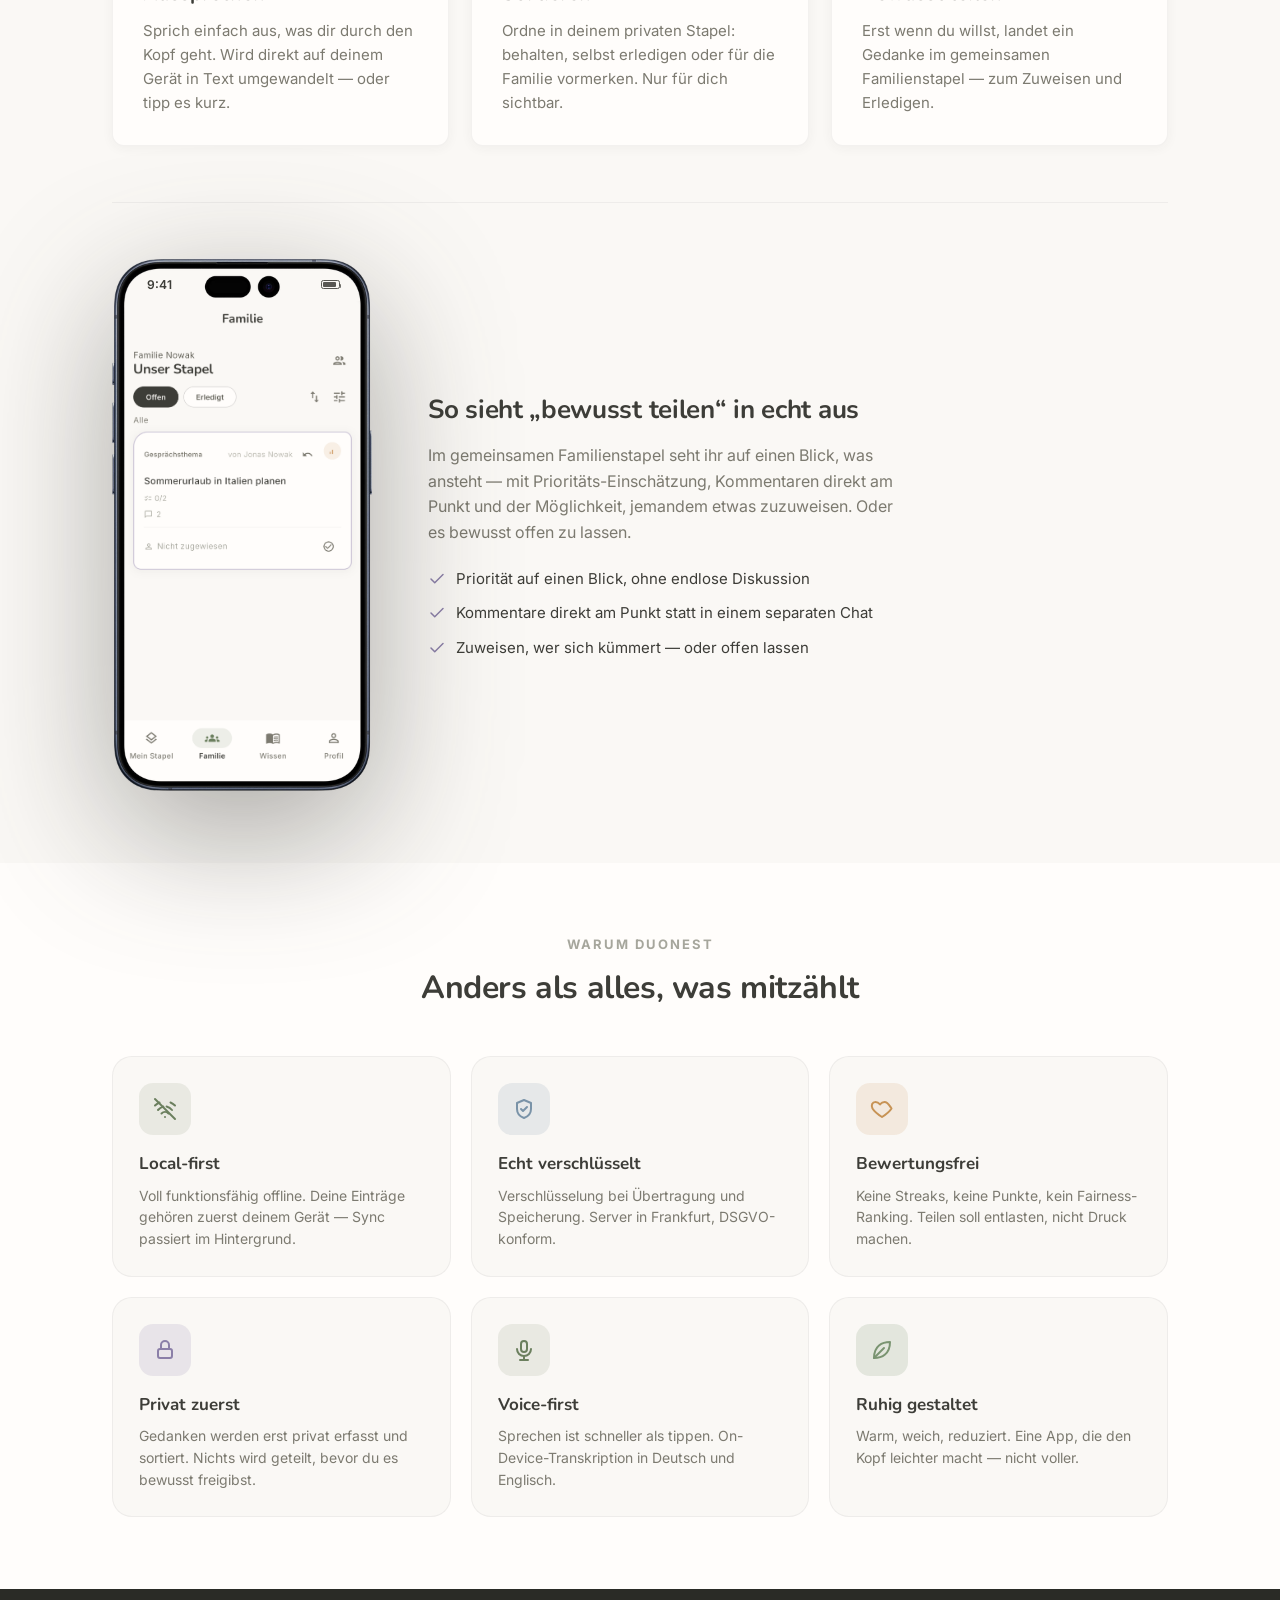
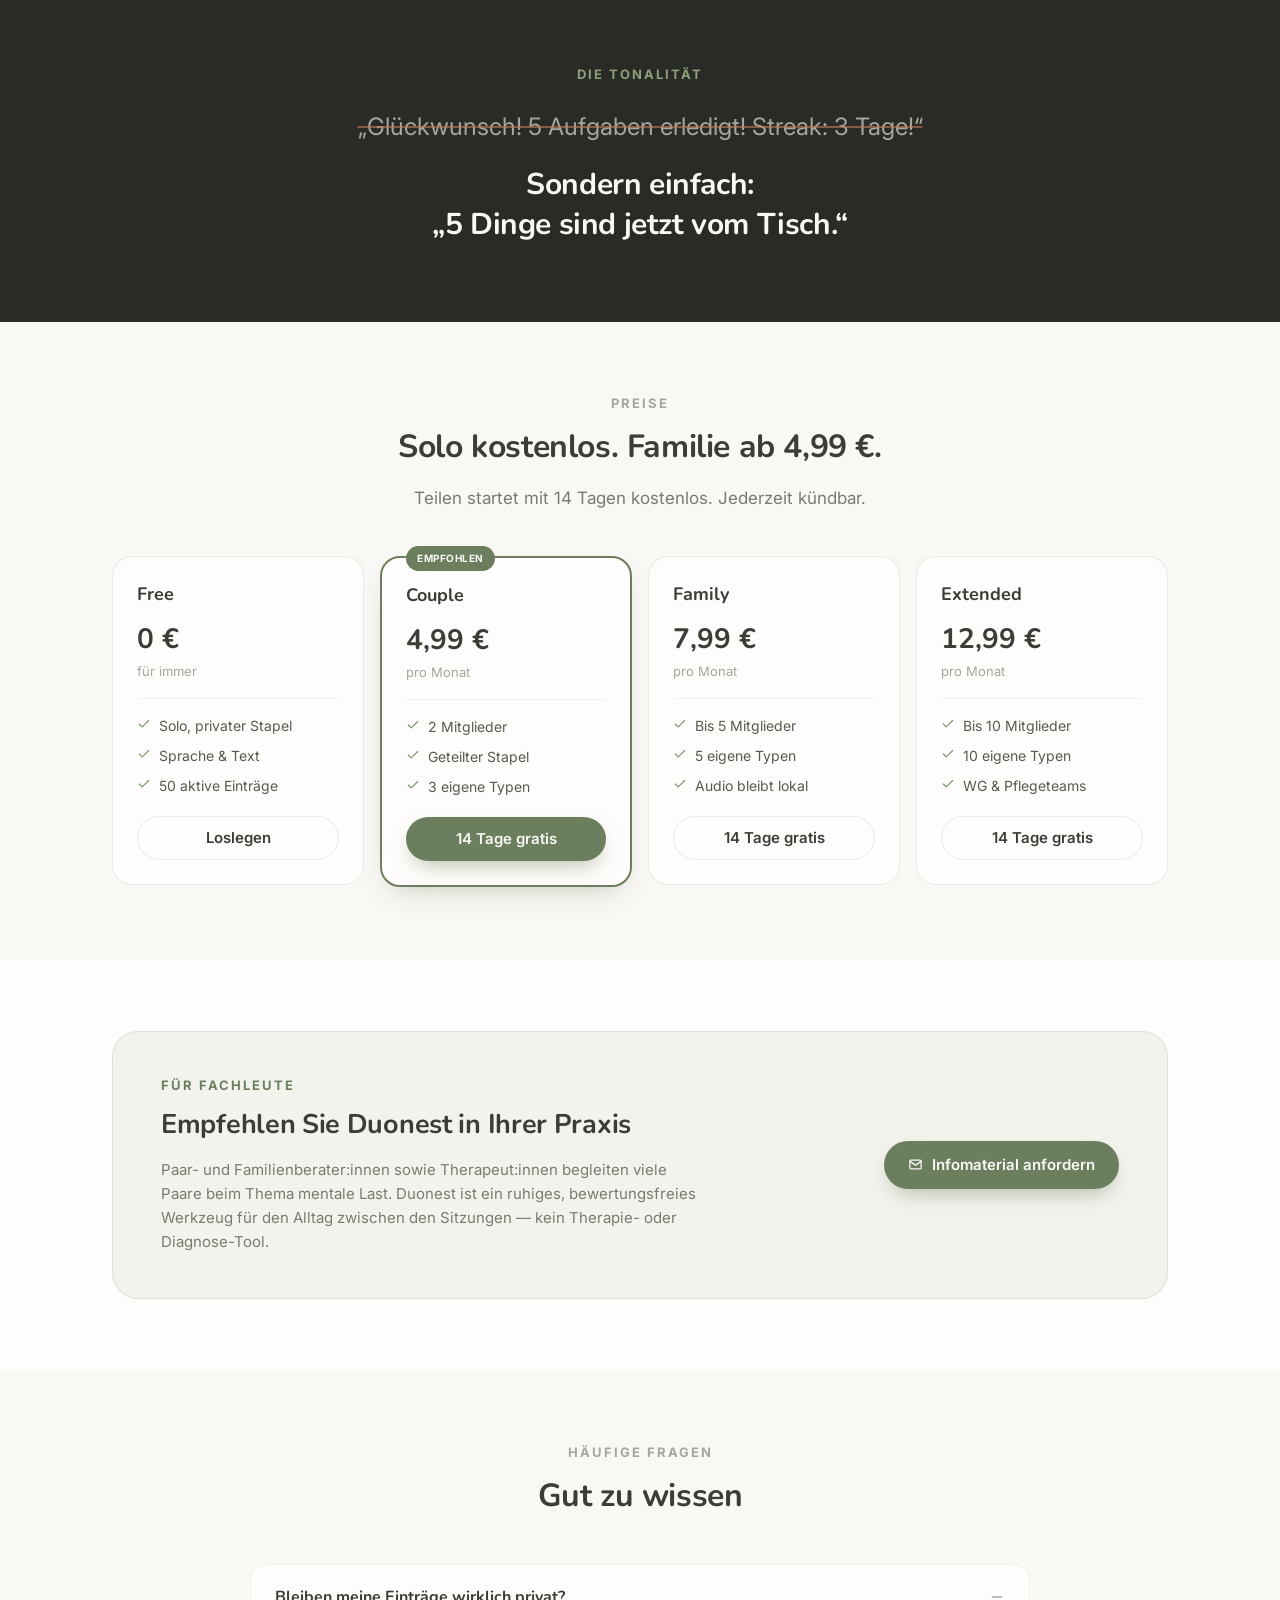
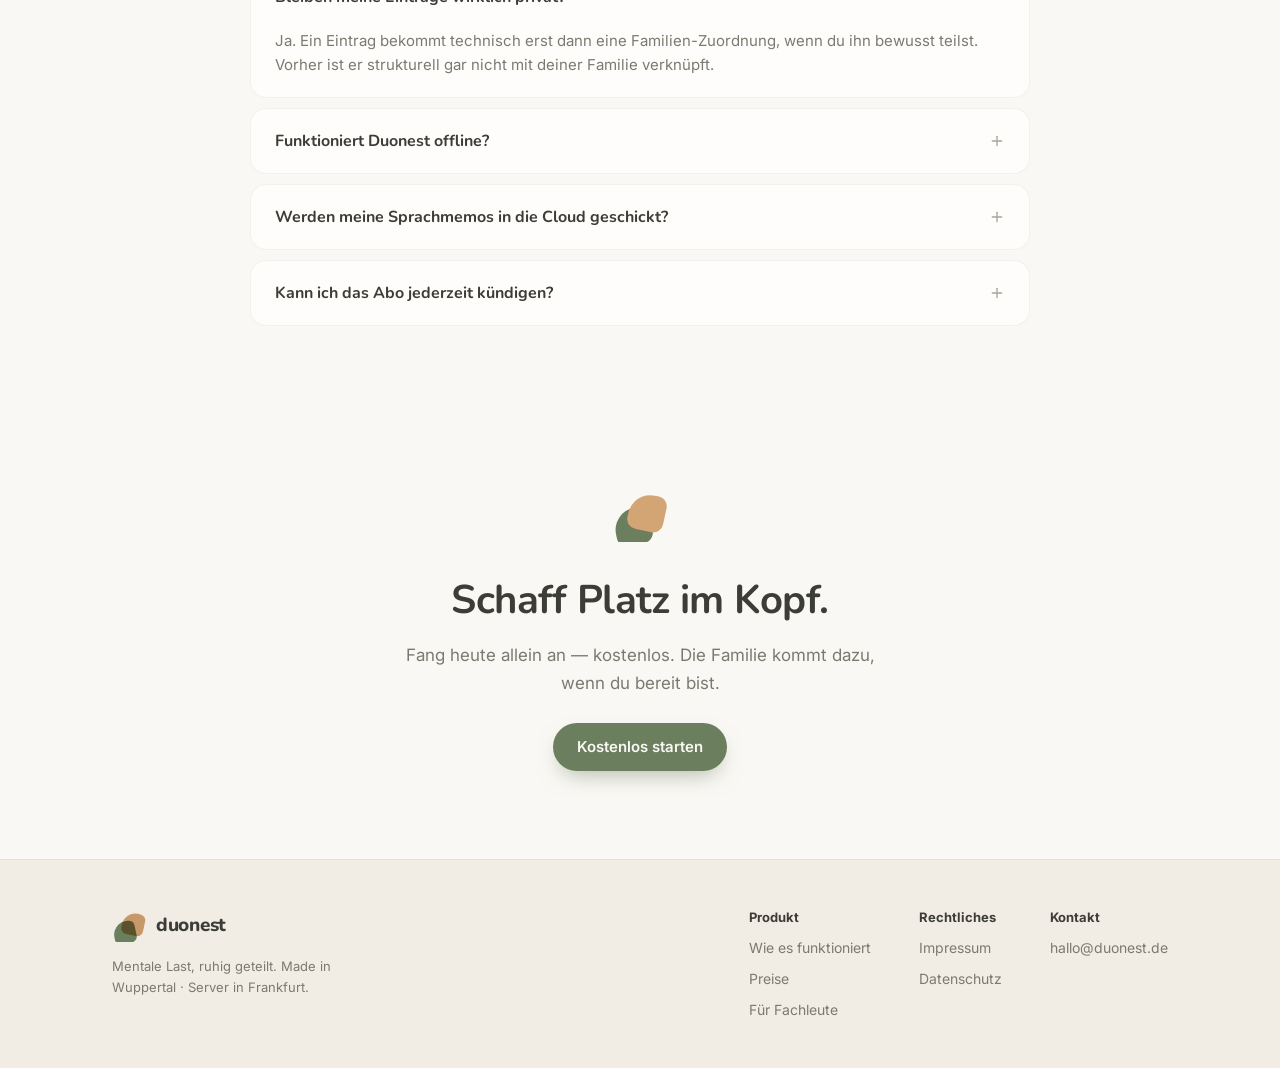
==== commit 61d63b82: "feat: add Familienstapel screenshot to how-it-works section Ergänzt Schritt 3 ("Bewusst teilen") um " ====
--- a/index.html
+++ b/index.html
@@ -124,6 +124,28 @@
           <p class="step-label">Schritt 3</p>
           <h3>Bewusst teilen</h3>
           <p>Erst wenn du willst, landet ein Gedanke im gemeinsamen Familienstapel — zum Zuweisen und Erledigen.</p>
+        </div>
+      </div>
+
+      <div class="feature-split">
+        <div class="phone-frame" aria-hidden="true">
+          <div class="phone-screen">
+            <div class="phone-status">
+              <span class="phone-time">9:41</span>
+              <span class="phone-battery"></span>
+            </div>
+            <img class="phone-shot" src="/assets/screenshot-familie.png" alt="">
+          </div>
+          <img class="phone-bezel" src="/assets/iphone-frame.png" alt="">
+        </div>
+        <div class="feature-copy">
+          <h3>So sieht „bewusst teilen“ in echt aus</h3>
+          <p>Im gemeinsamen Familienstapel seht ihr auf einen Blick, was ansteht — mit Prioritäts-Einschätzung, Kommentaren direkt am Punkt und der Möglichkeit, jemandem etwas zuzuweisen. Oder es bewusst offen zu lassen.</p>
+          <ul class="feature-list">
+            <li><svg class="icon"><use href="#i-check"/></svg>Priorität auf einen Blick, ohne endlose Diskussion</li>
+            <li><svg class="icon"><use href="#i-check"/></svg>Kommentare direkt am Punkt statt in einem separaten Chat</li>
+            <li><svg class="icon"><use href="#i-check"/></svg>Zuweisen, wer sich kümmert — oder offen lassen</li>
+          </ul>
         </div>
       </div>
     </div>
--- a/assets/style.css
+++ b/assets/style.css
@@ -432,10 +432,14 @@
    Ausschnitt darunter, der Rahmen liegt als Bild obendrauf. */
 .phone-frame {
   flex: none;
-  width: 280px;
+  width: 300px;
   aspect-ratio: 391 / 800;
   position: relative;
   filter: drop-shadow(0 40px 70px rgba(42, 43, 38, 0.4));
+  /* Macht cqw-Einheiten unten relativ zur Rahmenbreite -- ändert sich die
+     Größe (Breakpoints, künftige Anpassungen), skaliert die Statusleiste
+     automatisch mit, statt bei fester px-Höhe unproportional zu wirken. */
+  container-type: inline-size;
 }
 
 .phone-bezel {
@@ -454,8 +458,11 @@
   top: 1.875%;
   width: 90.54%;
   height: 96.25%;
-  background: var(--bg);
-  border-radius: 28px;
+  /* Fest hell statt var(--bg) -- der Screenshot ist immer im Hellmodus der
+     App, unabhängig vom Theme dieser Website. Im Dark Mode der Seite würde
+     var(--bg) sonst einen dunklen Rand um den hellen Screenshot ziehen. */
+  background: #FAF8F5;
+  border-radius: 10cqw;
   overflow: hidden;
   display: flex;
   flex-direction: column;
@@ -464,25 +471,27 @@
 
 .phone-status {
   flex: none;
-  height: 34px;
+  height: 12.14cqw;
   display: flex;
   align-items: center;
   justify-content: space-between;
-  padding: 0 22px 0 24px;
+  padding: 0 7.86cqw 0 8.57cqw;
 }
 
 .phone-time {
   font-family: var(--font-body);
   font-weight: 600;
-  font-size: 13px;
-  color: var(--ink);
+  font-size: 4.64cqw;
+  /* Fest dunkel statt var(--ink), siehe .phone-screen -- der Screenshot
+     ist immer hell, unabhängig vom Theme dieser Website. */
+  color: #3D3D38;
 }
 
 .phone-battery {
-  width: 20px;
-  height: 10px;
-  border: 1.2px solid var(--ink);
-  border-radius: 2.5px;
+  width: 7.14cqw;
+  height: 3.57cqw;
+  border: 0.43cqw solid #3D3D38;
+  border-radius: 0.9cqw;
   position: relative;
   opacity: 0.85;
 }
@@ -490,20 +499,20 @@
 .phone-battery::before {
   content: "";
   position: absolute;
-  inset: 1.3px;
-  right: 3px;
-  background: var(--ink);
-  border-radius: 1px;
+  inset: 0.46cqw;
+  right: 1.07cqw;
+  background: #3D3D38;
+  border-radius: 0.36cqw;
 }
 
 .phone-battery::after {
   content: "";
   position: absolute;
-  right: -2.5px;
-  top: 3px;
-  width: 1.3px;
-  height: 4px;
-  background: var(--ink);
+  right: -0.9cqw;
+  top: 1.07cqw;
+  width: 0.46cqw;
+  height: 1.43cqw;
+  background: #3D3D38;
   opacity: 0.85;
   border-radius: 0 1px 1px 0;
 }
@@ -602,6 +611,68 @@
   color: var(--muted);
   line-height: 1.6;
   margin: 10px 0 0;
+}
+
+/* Feature split (Schritt 3 live: Familienstapel-Screenshot + Copy) */
+
+.feature-split {
+  display: flex;
+  align-items: center;
+  gap: 56px;
+  margin-top: 56px;
+  padding-top: 56px;
+  border-top: 1px solid var(--border-soft);
+}
+
+.feature-split .phone-frame {
+  width: 260px;
+}
+
+.feature-copy {
+  flex: 1;
+  min-width: 0;
+}
+
+.feature-copy h3 {
+  font-family: var(--font-display);
+  font-weight: 700;
+  font-size: 26px;
+  letter-spacing: -0.3px;
+  margin: 0;
+  text-wrap: balance;
+}
+
+.feature-copy > p {
+  font-size: 16px;
+  color: var(--muted);
+  line-height: 1.6;
+  max-width: 480px;
+  margin: 14px 0 0;
+}
+
+.feature-list {
+  list-style: none;
+  margin: 22px 0 0;
+  padding: 0;
+  display: flex;
+  flex-direction: column;
+  gap: 12px;
+}
+
+.feature-list li {
+  display: flex;
+  align-items: flex-start;
+  gap: 10px;
+  font-size: 15px;
+  color: var(--ink);
+}
+
+.feature-list .icon {
+  flex: none;
+  width: 18px;
+  height: 18px;
+  margin-top: 2px;
+  color: var(--plum);
 }
 
 /* Values grid */
@@ -984,13 +1055,36 @@
 
   .phone-frame {
     width: 100%;
-    max-width: 300px;
+    max-width: 320px;
     margin: 0 auto;
   }
 
   .step-grid,
   .value-grid {
     grid-template-columns: 1fr;
+  }
+
+  .feature-split {
+    flex-direction: column;
+    align-items: stretch;
+    gap: 32px;
+  }
+
+  .feature-split .phone-frame {
+    width: 100%;
+    max-width: 260px;
+    margin: 0 auto;
+  }
+
+  .feature-copy h3,
+  .feature-copy > p {
+    text-align: center;
+    margin-left: auto;
+    margin-right: auto;
+  }
+
+  .feature-list {
+    align-items: center;
   }
 
   .price-grid {
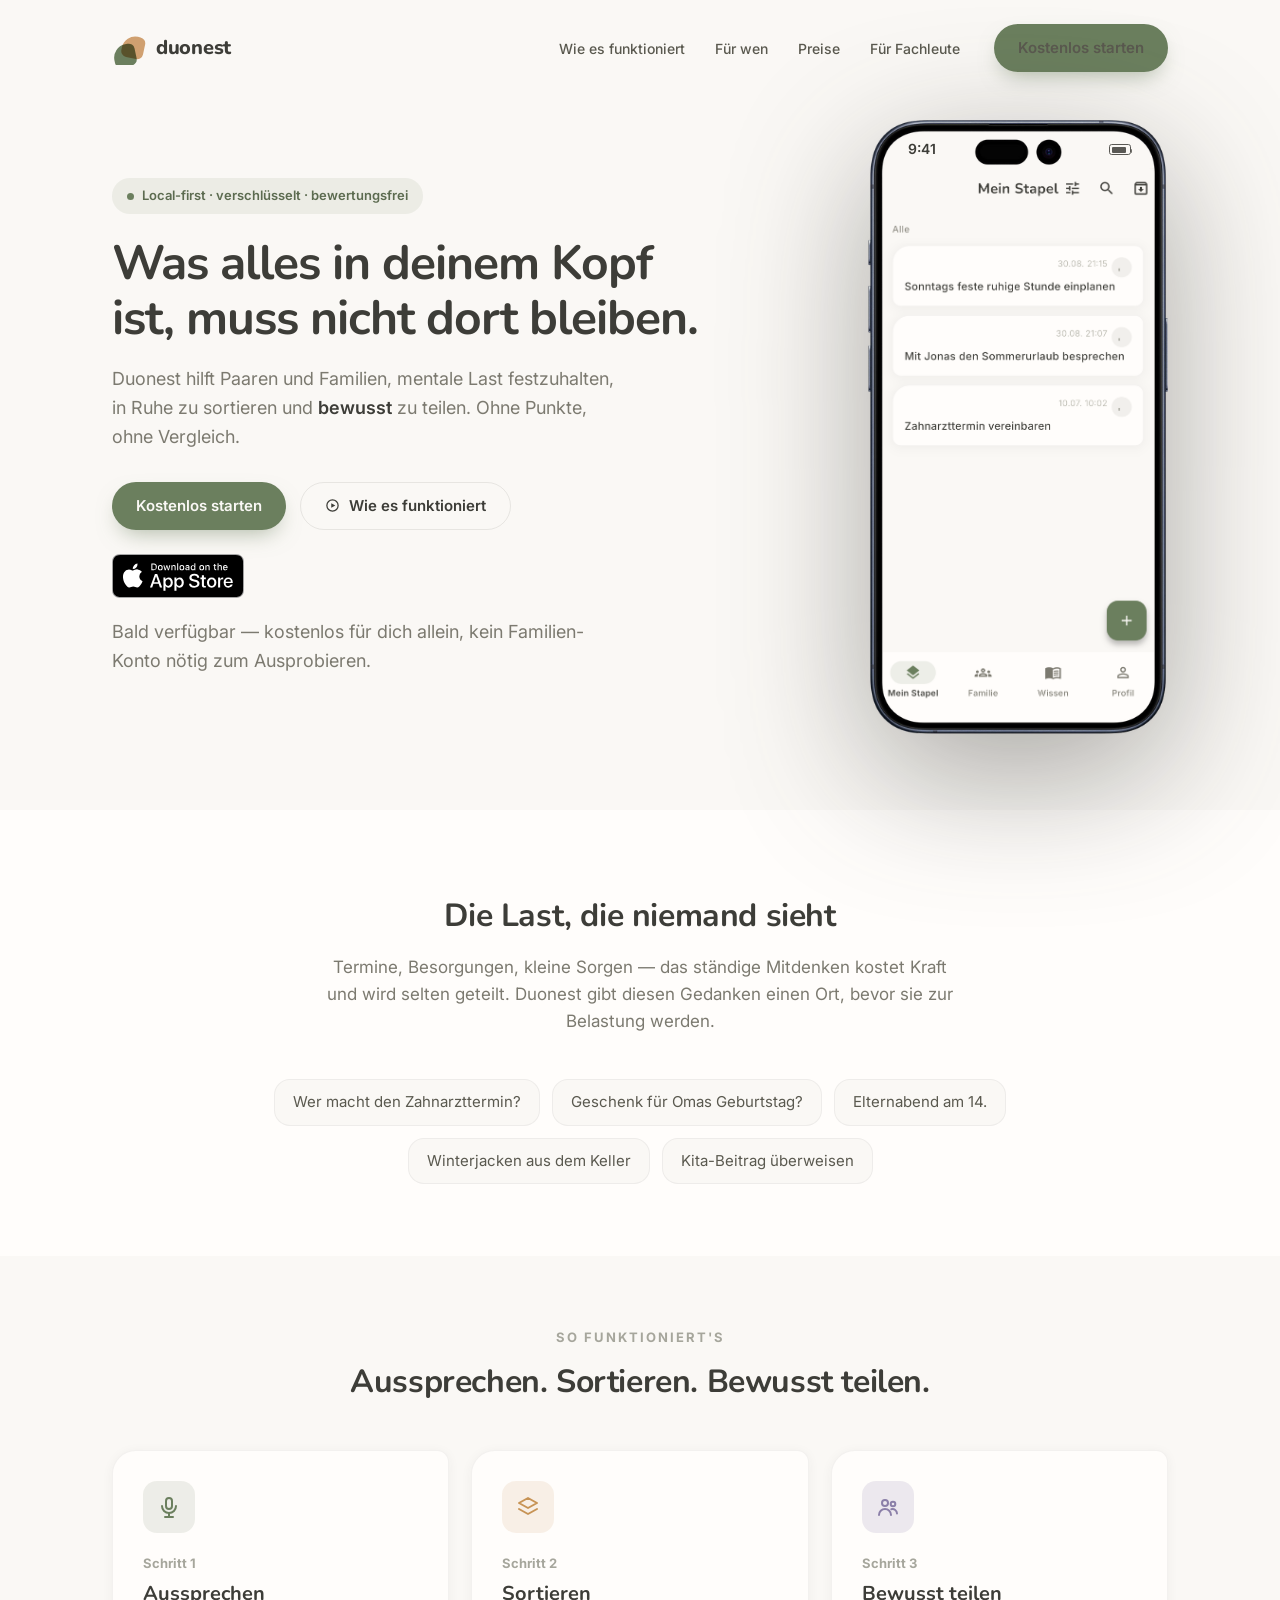
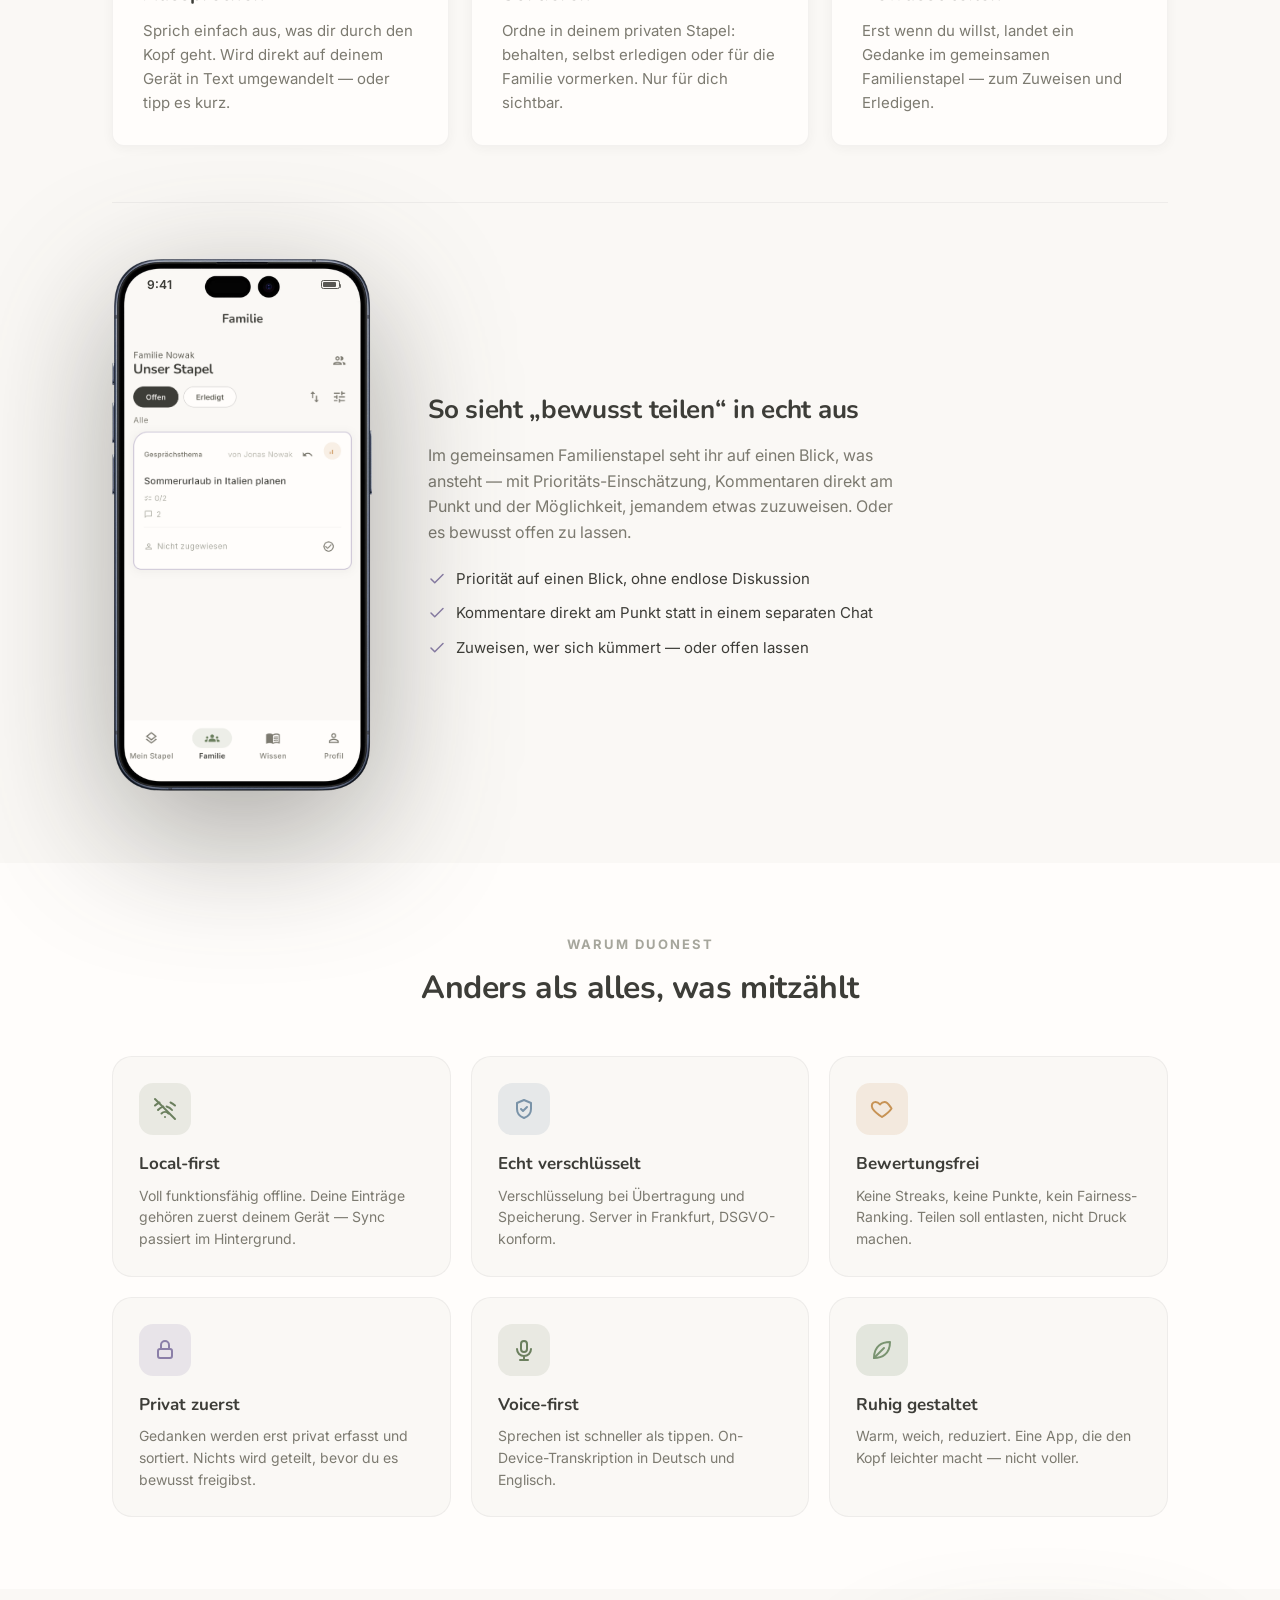
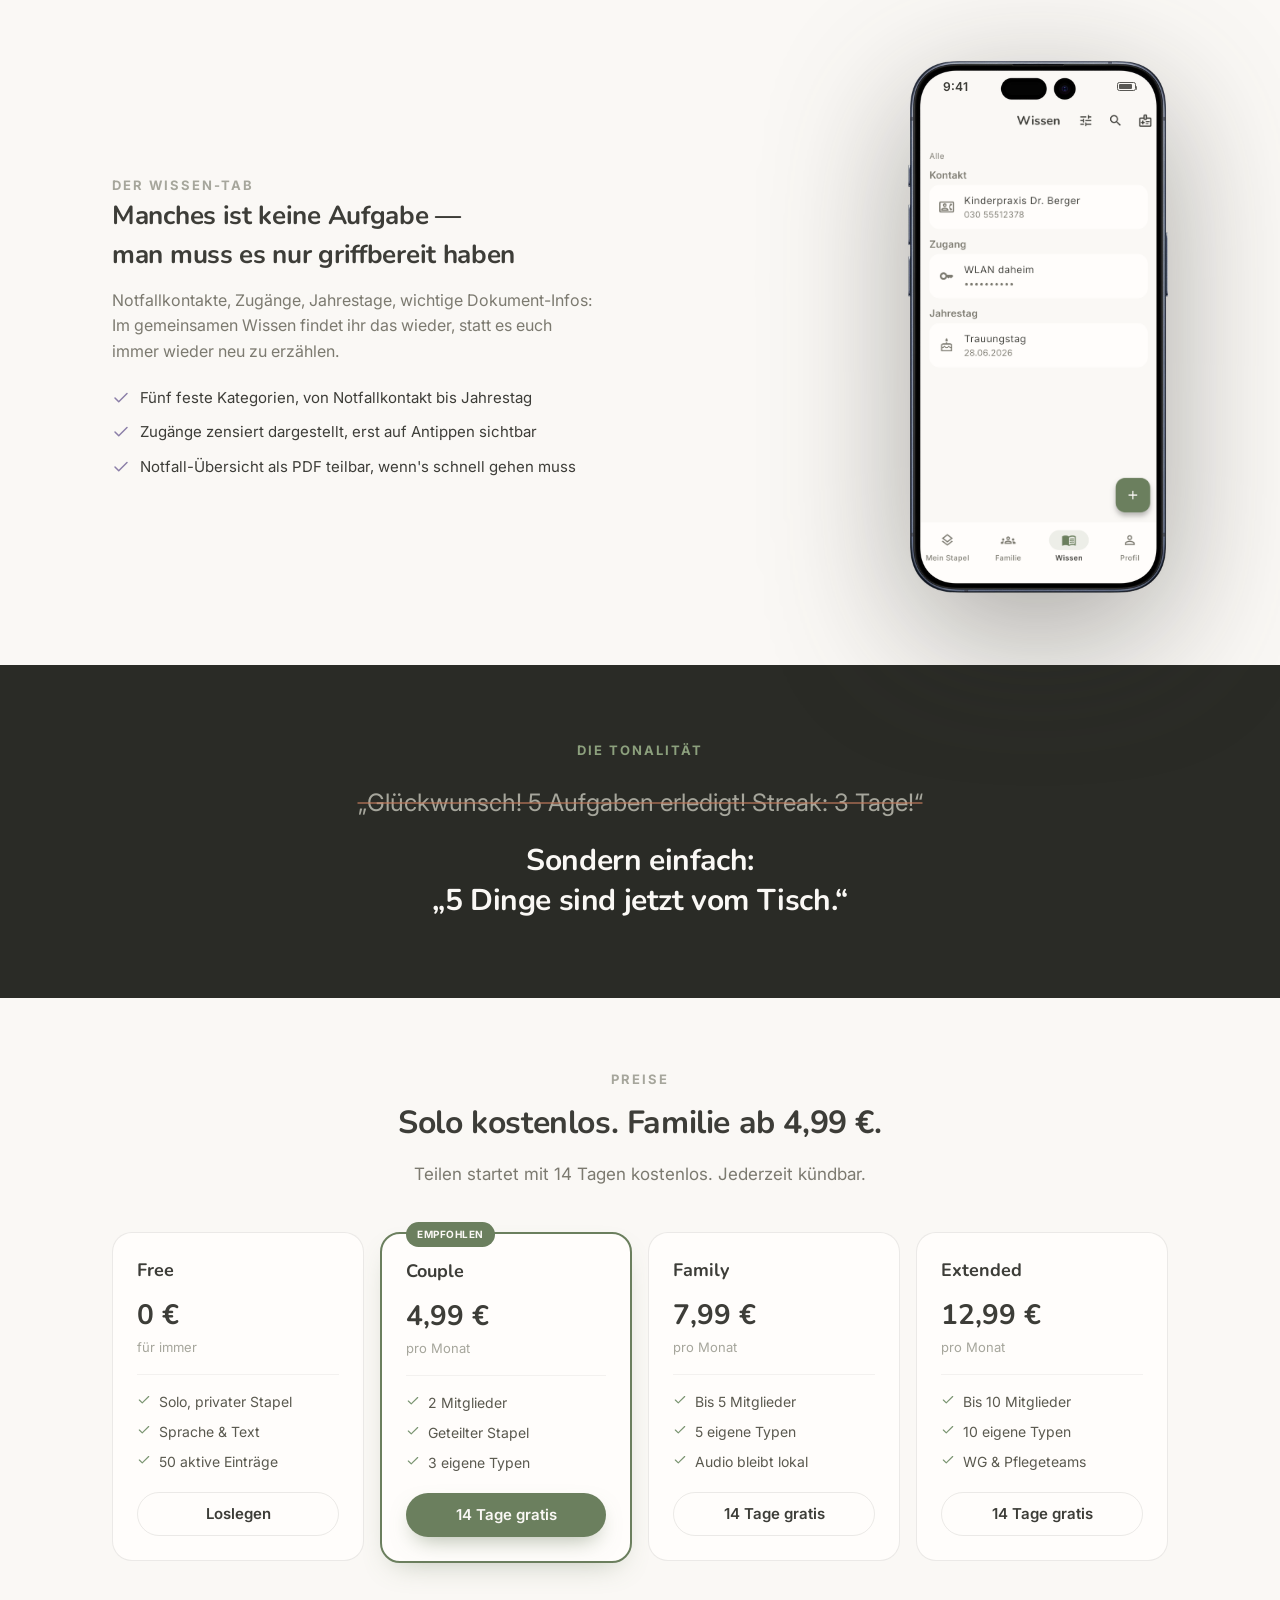
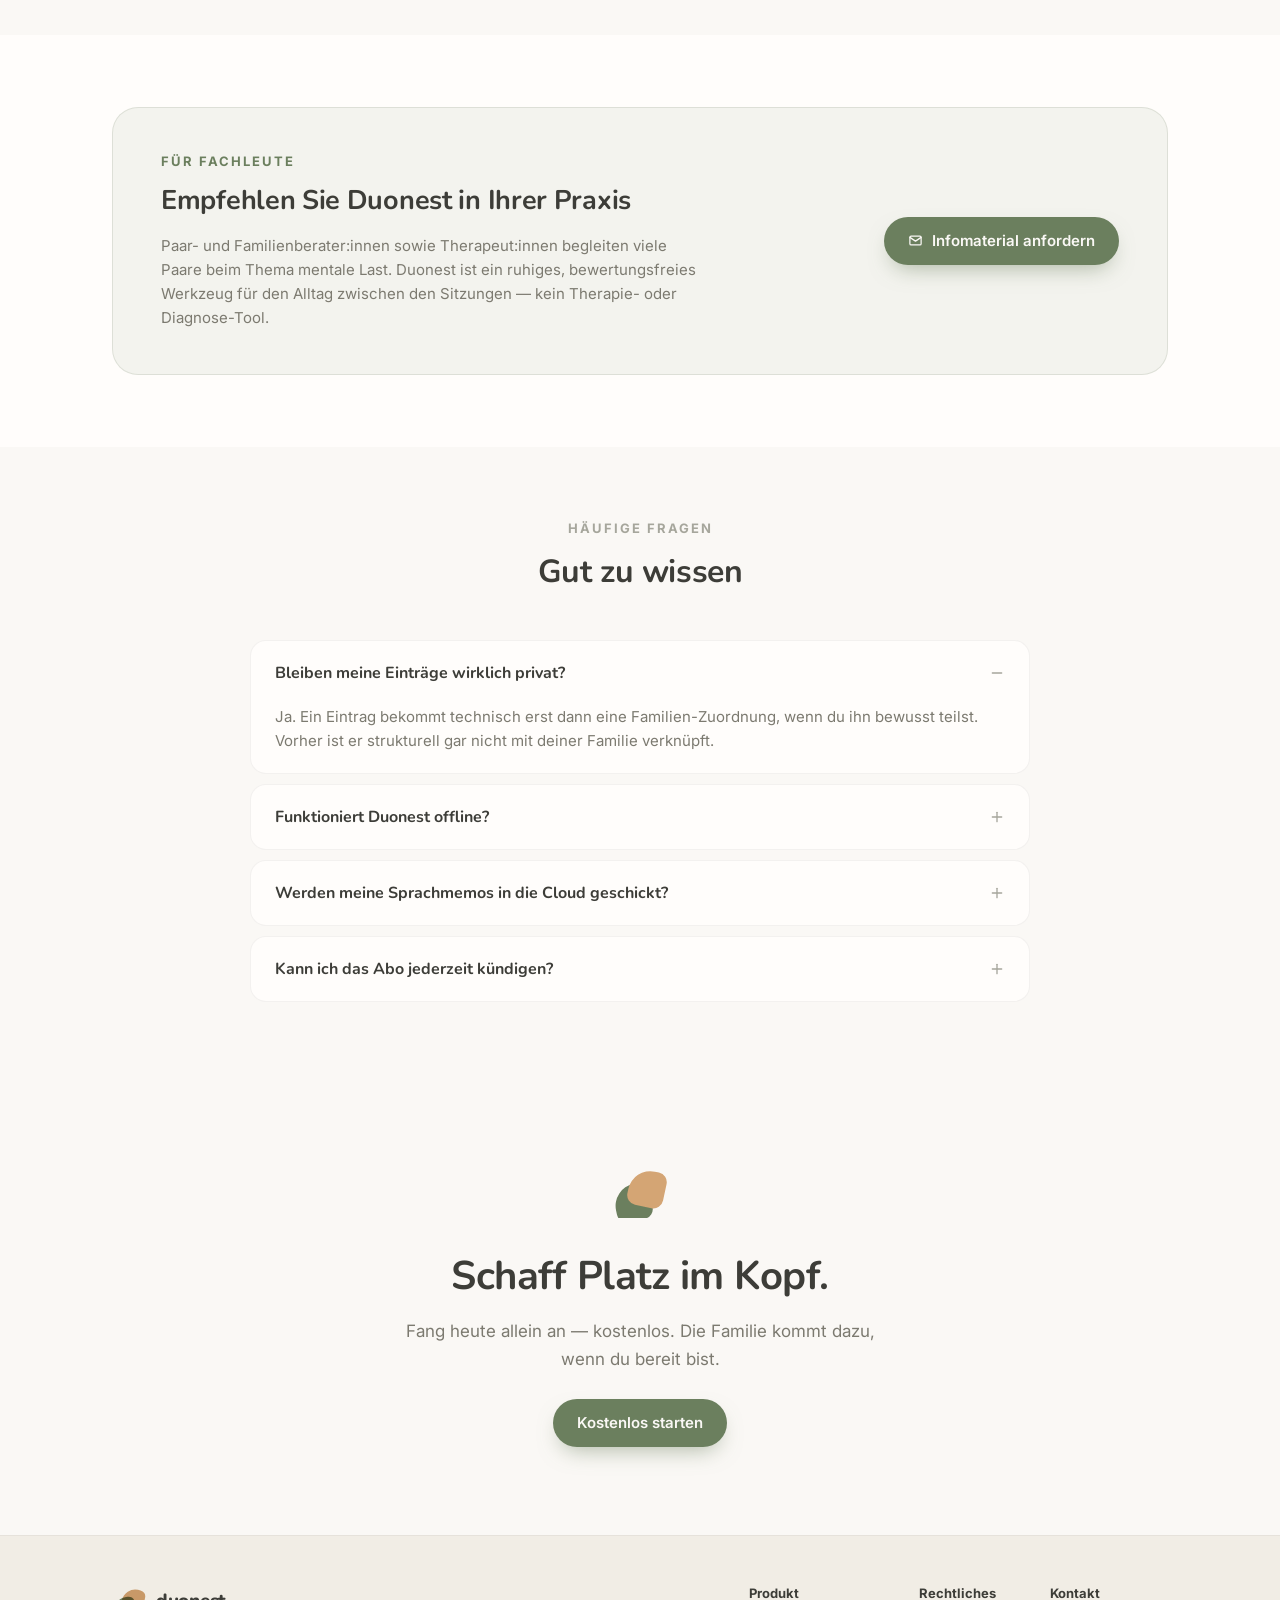
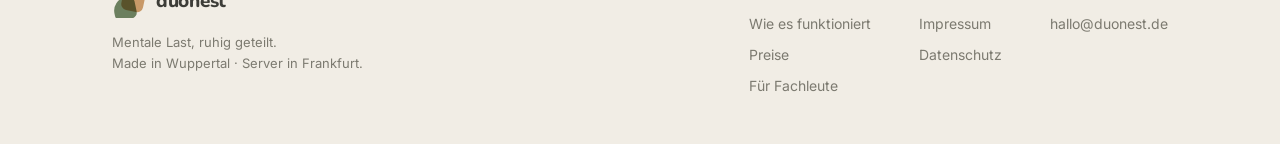
==== commit 54218075: "feat: add Wissen (Wissensdatenbank) section with screenshot Eigener Abschnitt zwischen Values-Grid u" ====
--- a/index.html
+++ b/index.html
@@ -58,7 +58,7 @@
       <div class="hero-copy">
         <span class="badge"><span class="dot"></span>Local-first · verschlüsselt · bewertungsfrei</span>
         <h1>Was alles in deinem Kopf ist, muss nicht dort bleiben.</h1>
-        <p>Duonest hilft Paaren und Familien, mentale Last per Sprachmemo festzuhalten, in Ruhe zu sortieren und <strong>bewusst</strong> zu teilen. Ohne Punkte, ohne Vergleich.</p>
+        <p>Duonest hilft Paaren und Familien, mentale Last festzuhalten, in Ruhe zu sortieren und <strong>bewusst</strong> zu teilen. Ohne Punkte, ohne Vergleich.</p>
         <div class="hero-actions">
           <a class="btn btn-primary" href="#preise">Kostenlos starten</a>
           <a class="btn btn-secondary" href="#wie-es-funktioniert"><svg class="icon"><use href="#i-play-circle"/></svg>Wie es funktioniert</a>
@@ -127,7 +127,7 @@
         </div>
       </div>
 
-      <div class="feature-split">
+      <div class="feature-split with-divider">
         <div class="phone-frame" aria-hidden="true">
           <div class="phone-screen">
             <div class="phone-status">
@@ -188,6 +188,34 @@
           <div class="icon-tile" style="background:rgba(122,148,113,.18);color:var(--success);"><svg class="icon"><use href="#i-leaf"/></svg></div>
           <h3>Ruhig gestaltet</h3>
           <p>Warm, weich, reduziert. Eine App, die den Kopf leichter macht — nicht voller.</p>
+        </div>
+      </div>
+    </div>
+  </section>
+
+  <!-- KNOWLEDGE -->
+  <section class="landing-section" id="wissen">
+    <div class="wrap">
+      <div class="feature-split">
+        <div class="feature-copy">
+          <span class="eyebrow">Der Wissen-Tab</span>
+          <h3>Manches ist keine Aufgabe — man muss es nur griffbereit haben</h3>
+          <p>Notfallkontakte, Zugänge, Jahrestage, wichtige Dokument-Infos: Im gemeinsamen Wissen findet ihr das wieder, statt es euch immer wieder neu zu erzählen.</p>
+          <ul class="feature-list">
+            <li><svg class="icon"><use href="#i-check"/></svg>Fünf feste Kategorien, von Notfallkontakt bis Jahrestag</li>
+            <li><svg class="icon"><use href="#i-check"/></svg>Zugänge zensiert dargestellt, erst auf Antippen sichtbar</li>
+            <li><svg class="icon"><use href="#i-check"/></svg>Notfall-Übersicht als PDF teilbar, wenn's schnell gehen muss</li>
+          </ul>
+        </div>
+        <div class="phone-frame" aria-hidden="true">
+          <div class="phone-screen">
+            <div class="phone-status">
+              <span class="phone-time">9:41</span>
+              <span class="phone-battery"></span>
+            </div>
+            <img class="phone-shot" src="/assets/screenshot-wissen.png" alt="">
+          </div>
+          <img class="phone-bezel" src="/assets/iphone-frame.png" alt="">
         </div>
       </div>
     </div>
@@ -349,7 +377,7 @@
         </svg>
         duonest
       </a>
-      <p>Mentale Last, ruhig geteilt. Made in Wuppertal · Server in Frankfurt.</p>
+      <p>Mentale Last, ruhig geteilt. <br> Made in Wuppertal · Server in Frankfurt.</p>
     </div>
     <div class="cols">
       <div class="col">
--- a/assets/style.css
+++ b/assets/style.css
@@ -619,6 +619,12 @@
   display: flex;
   align-items: center;
   gap: 56px;
+}
+
+/* Nur wenn der Split auf anderen Inhalt im selben Abschnitt folgt (z. B.
+   nach dem Schritt-Grid) -- als eigenständiger Abschnitt braucht er keine
+   Trennlinie zu nichts. */
+.feature-split.with-divider {
   margin-top: 56px;
   padding-top: 56px;
   border-top: 1px solid var(--border-soft);
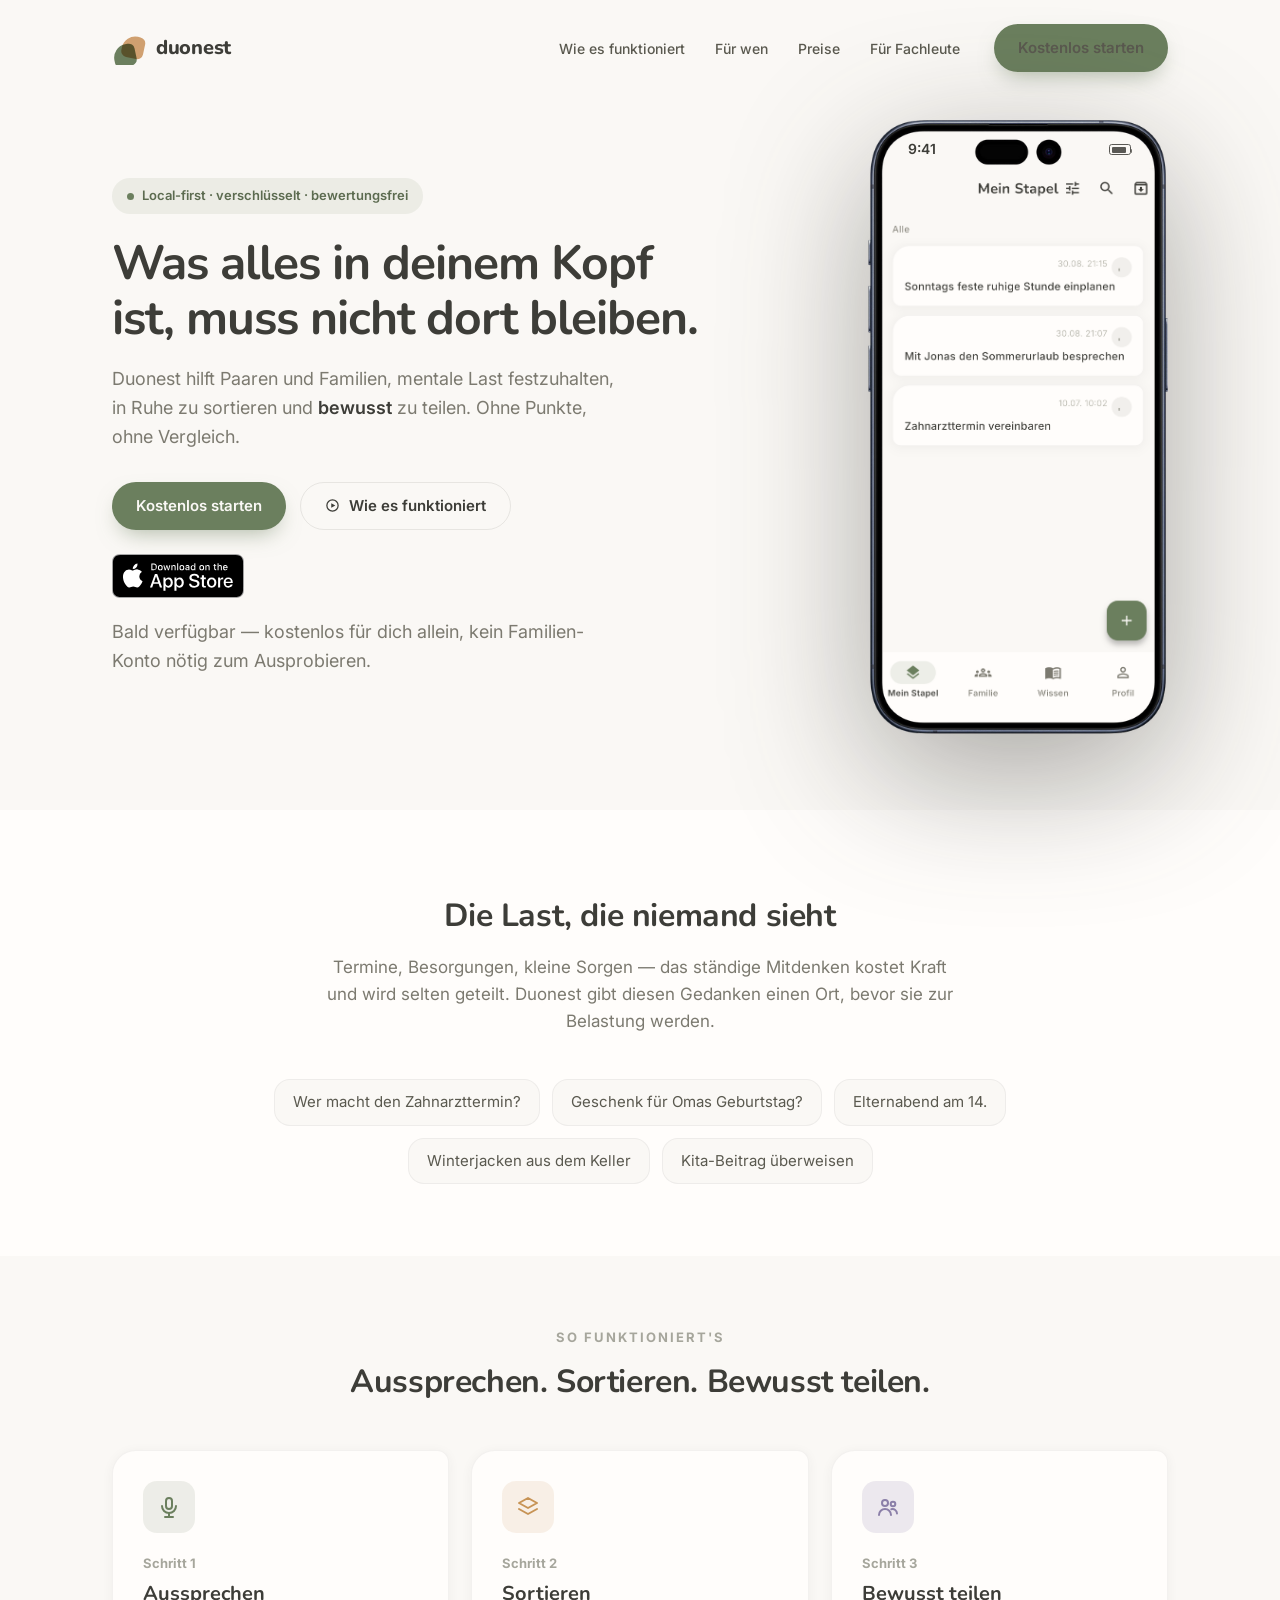
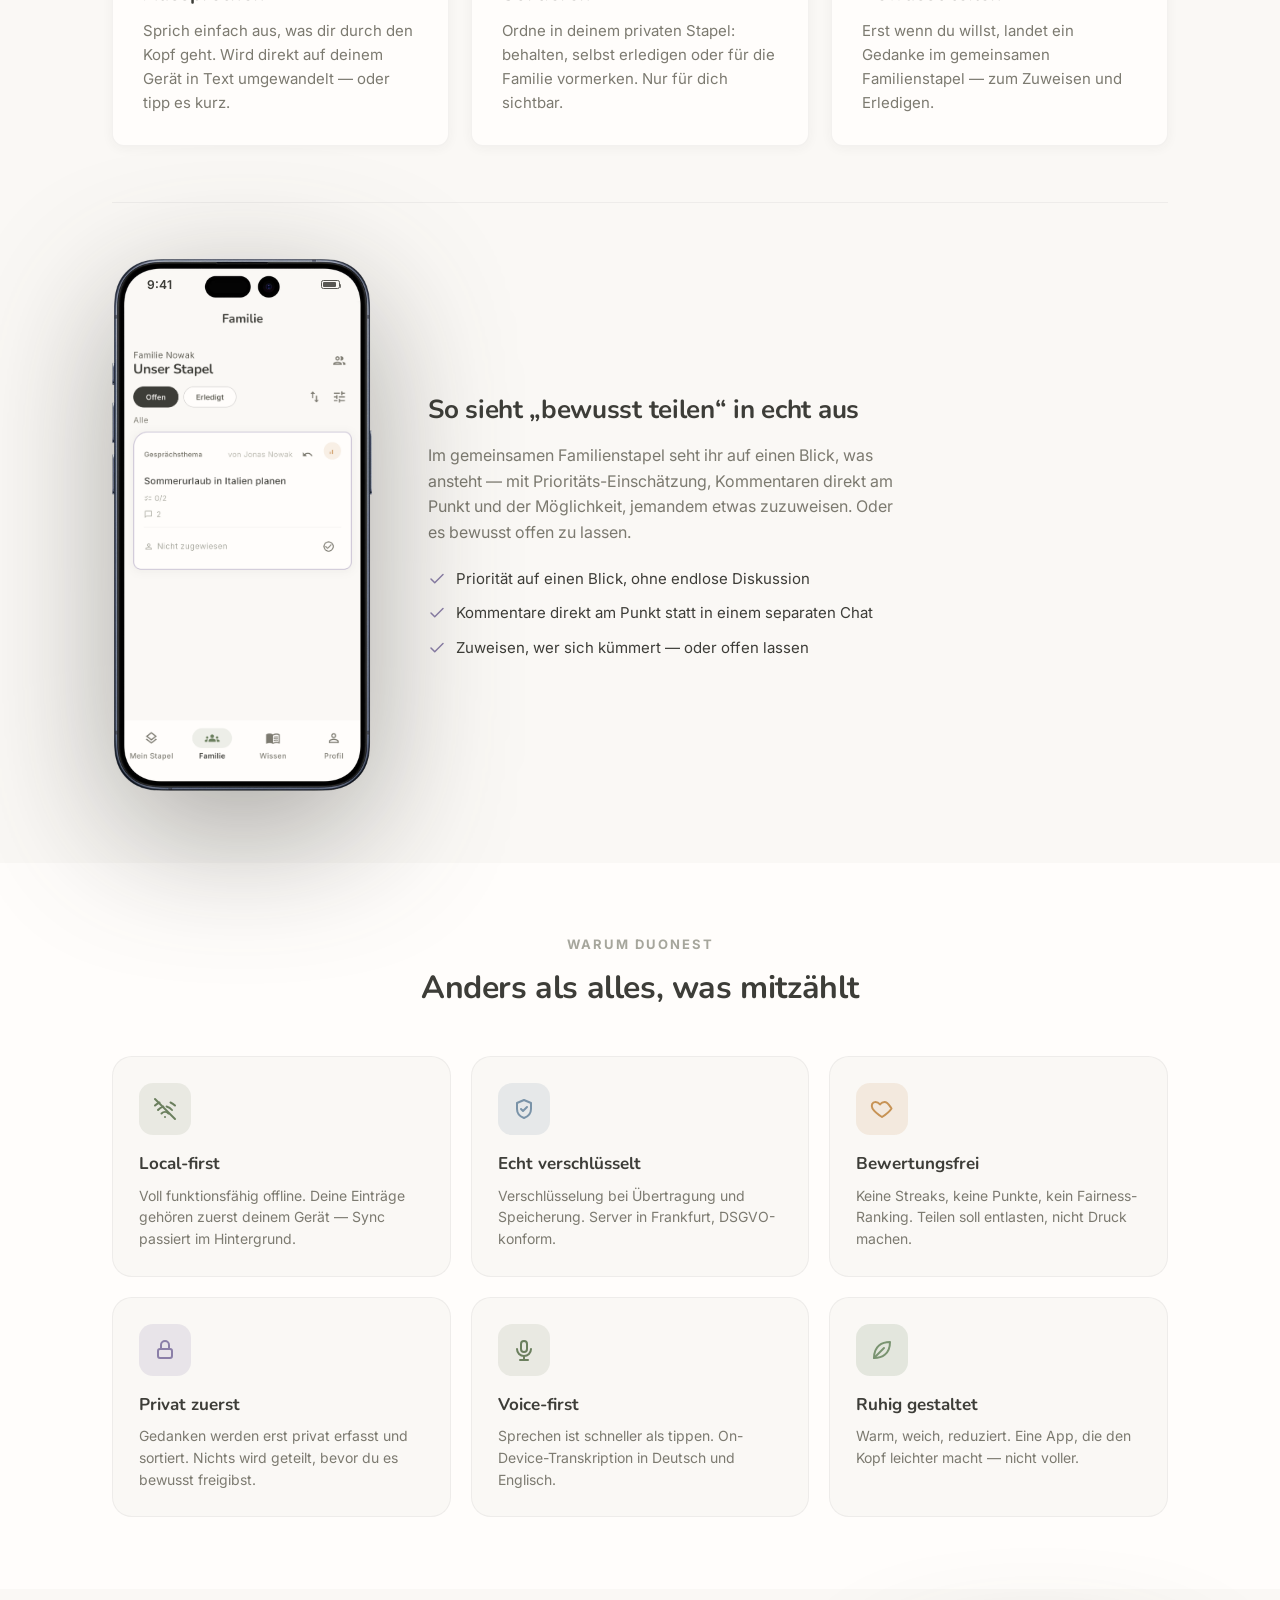
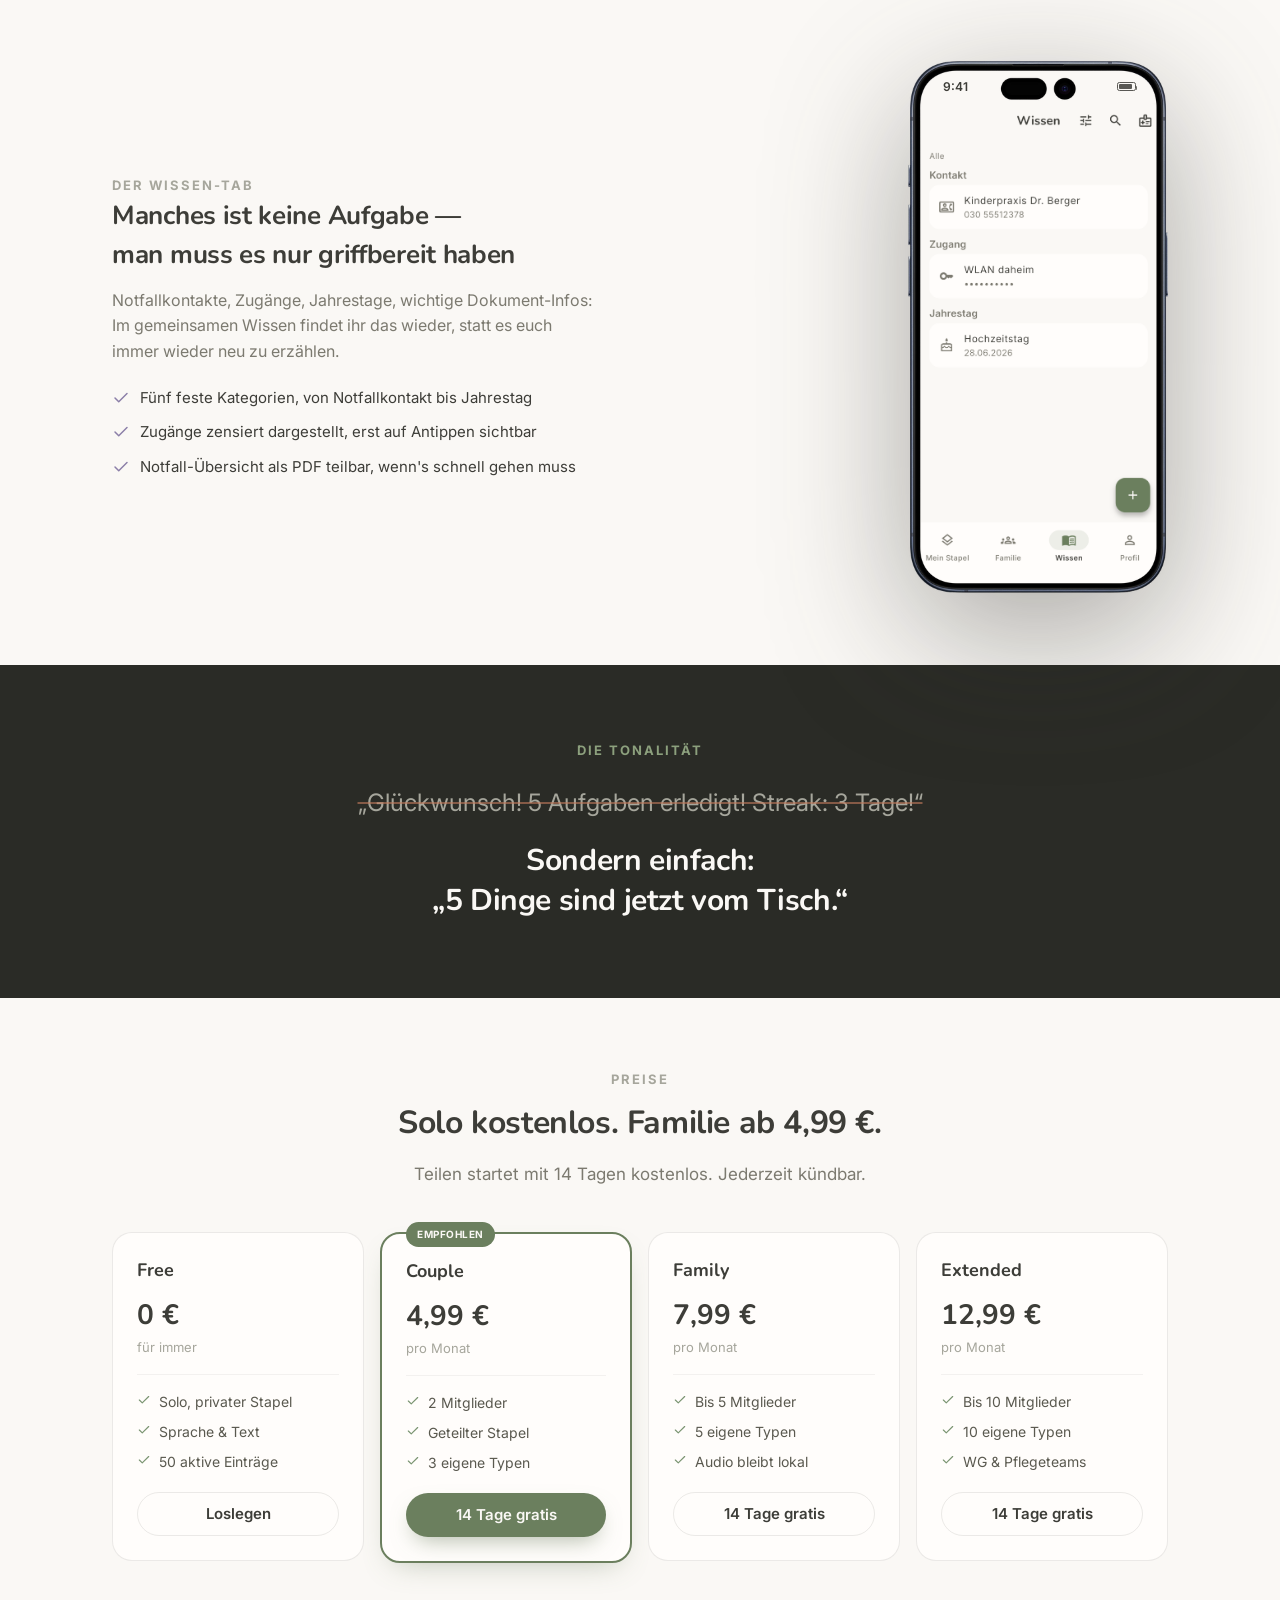
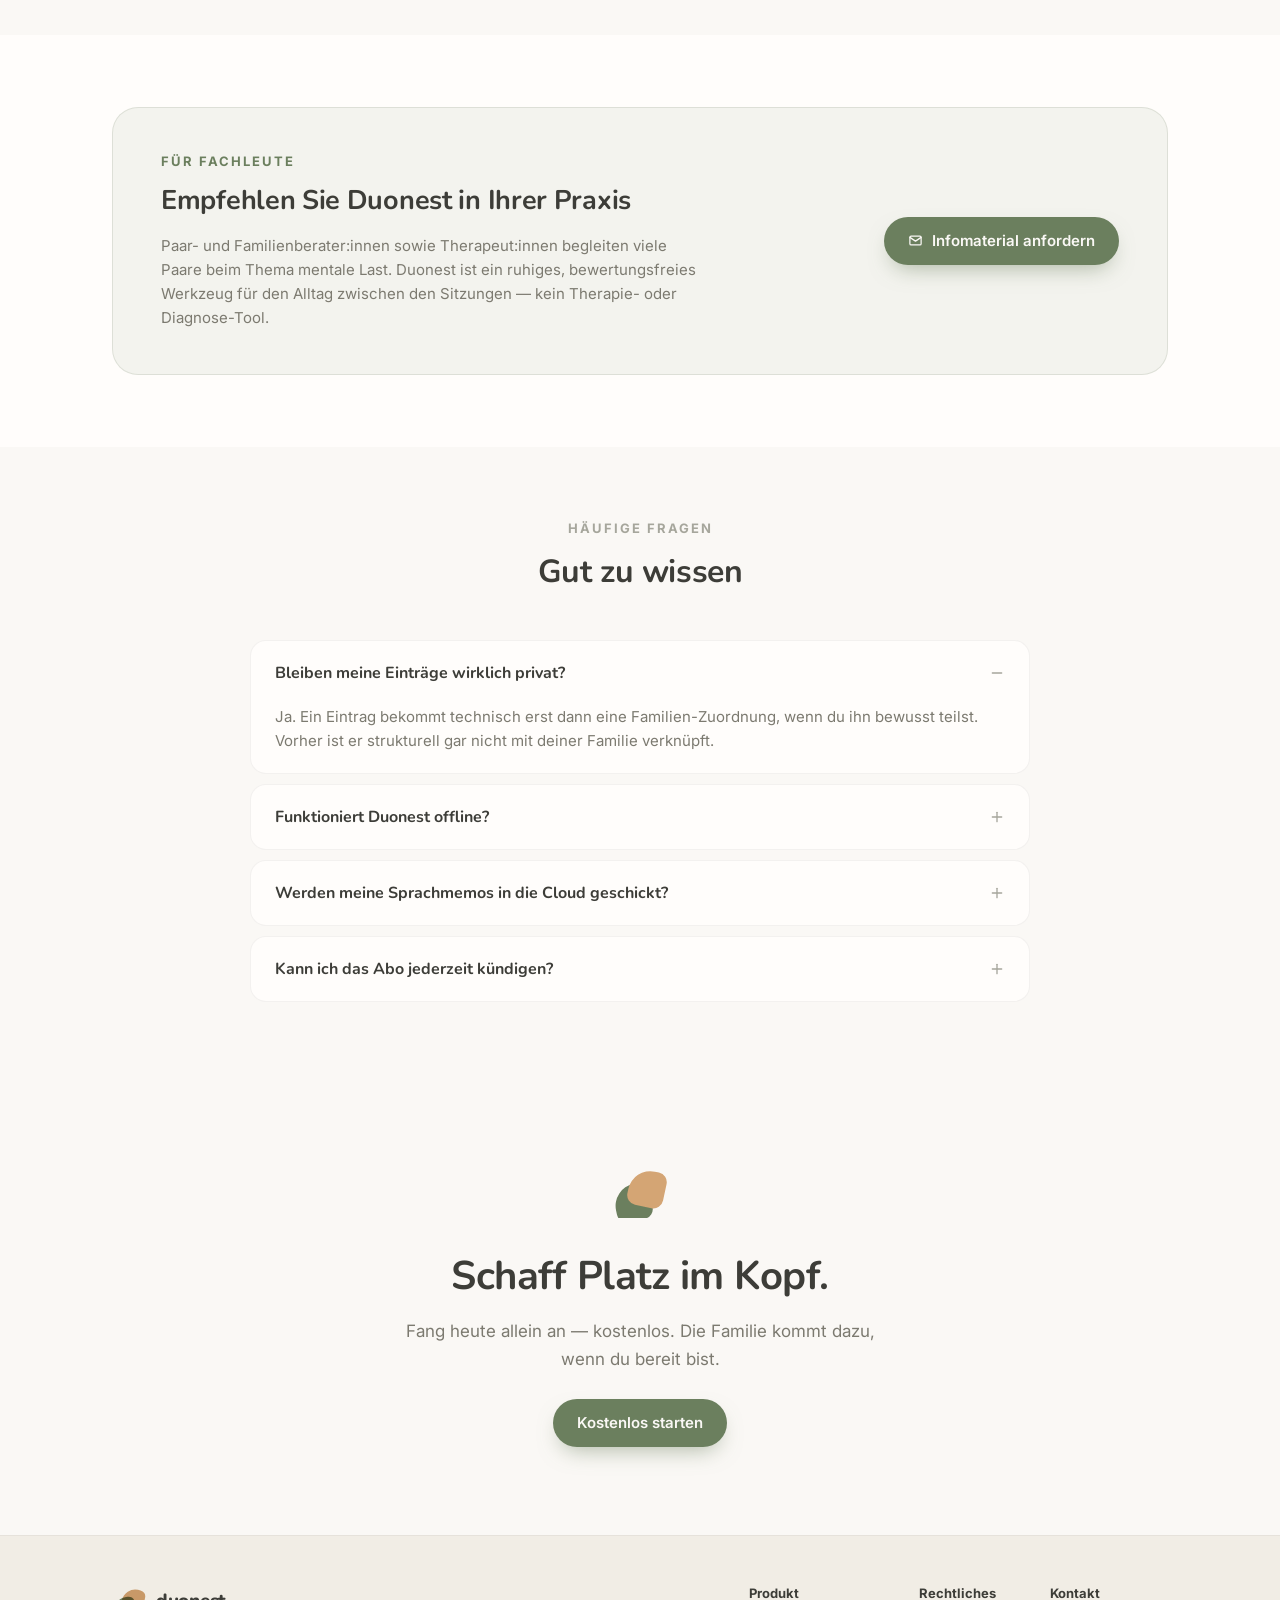
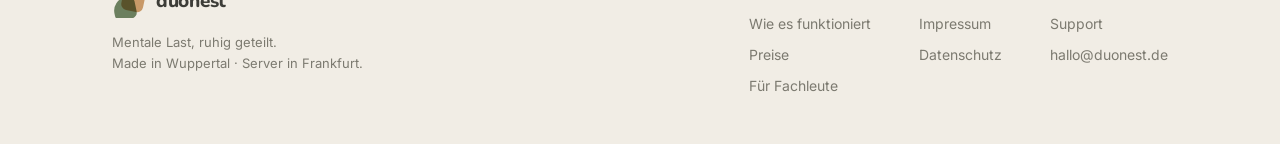
==== commit 30226ebd: "feat: Support-Seite hinzugefuegt (Pflicht-URL fuer App Store Connect) Apple verlangt eine echte Webs" ====
--- a/index.html
+++ b/index.html
@@ -393,6 +393,7 @@
       </div>
       <div class="col">
         <span class="head">Kontakt</span>
+        <a href="/support/">Support</a>
         <a href="mailto:hallo@duonest.de">hallo@duonest.de</a>
       </div>
     </div>
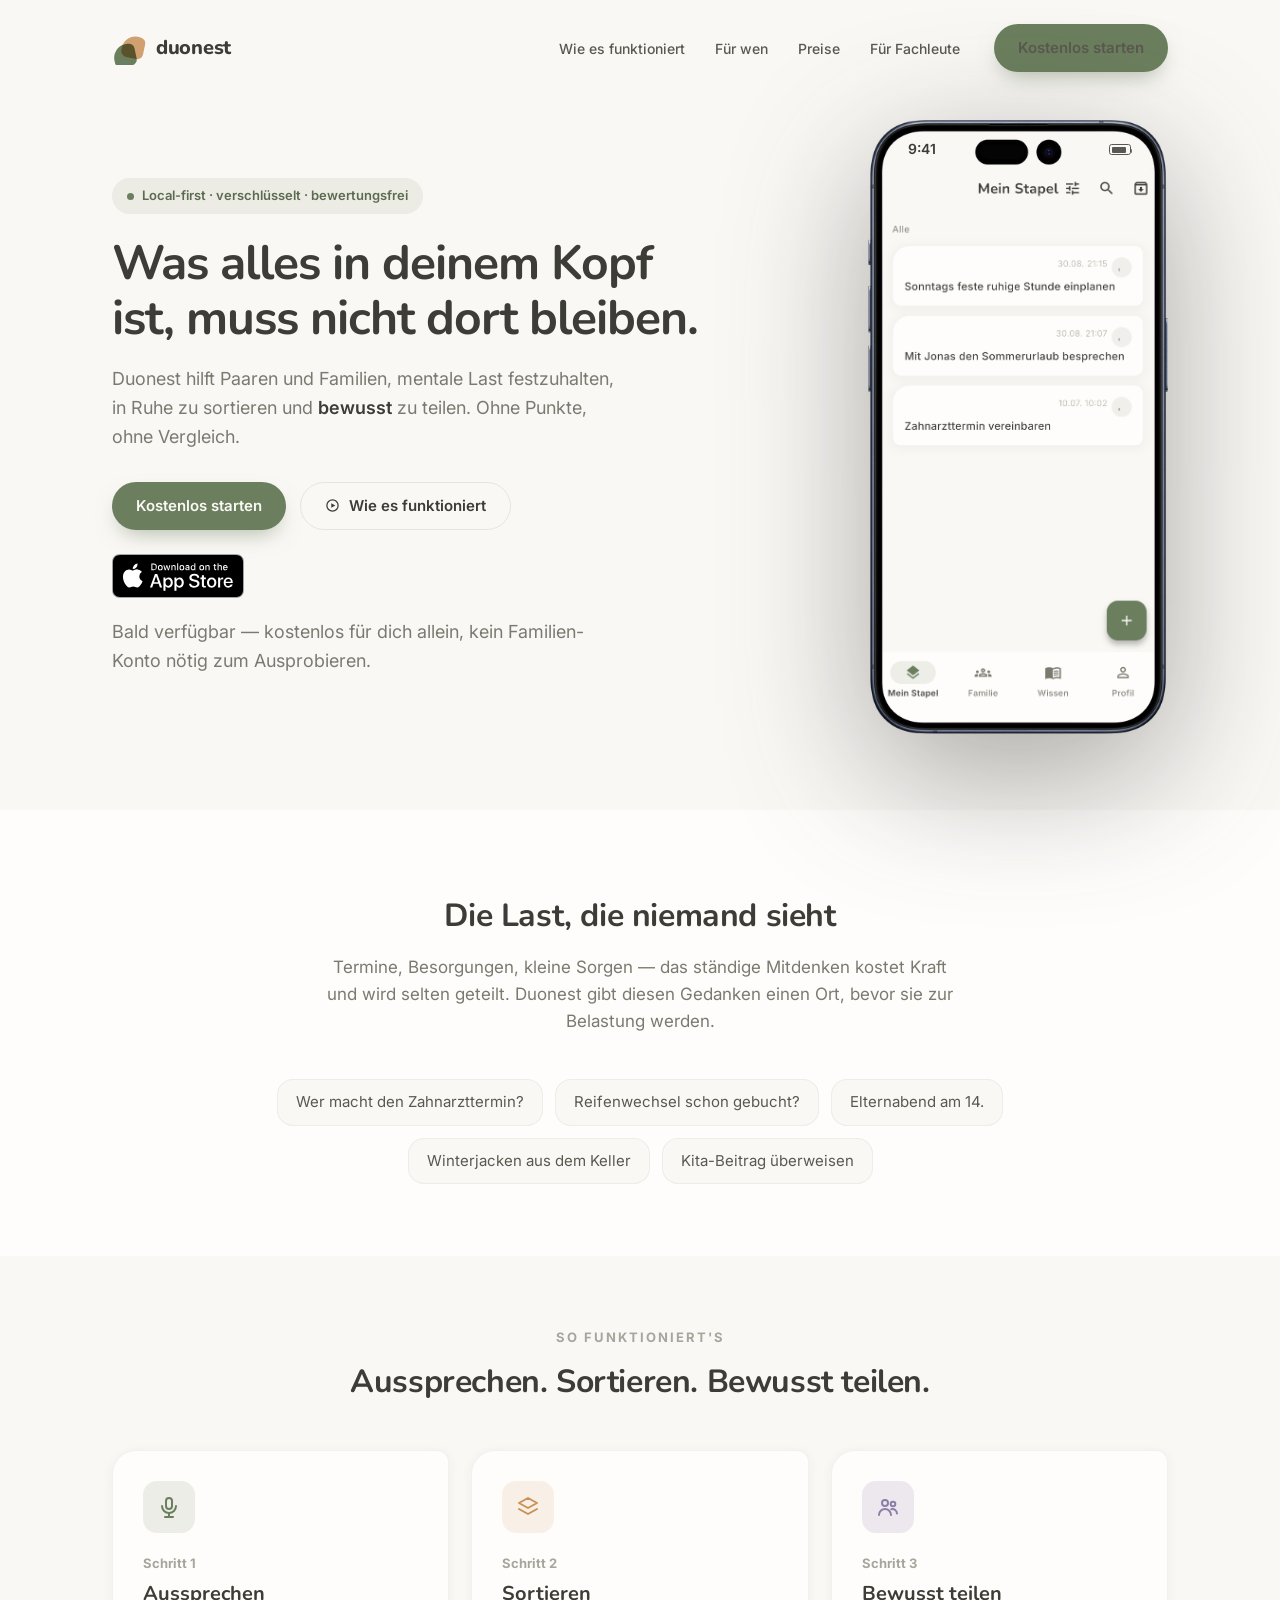
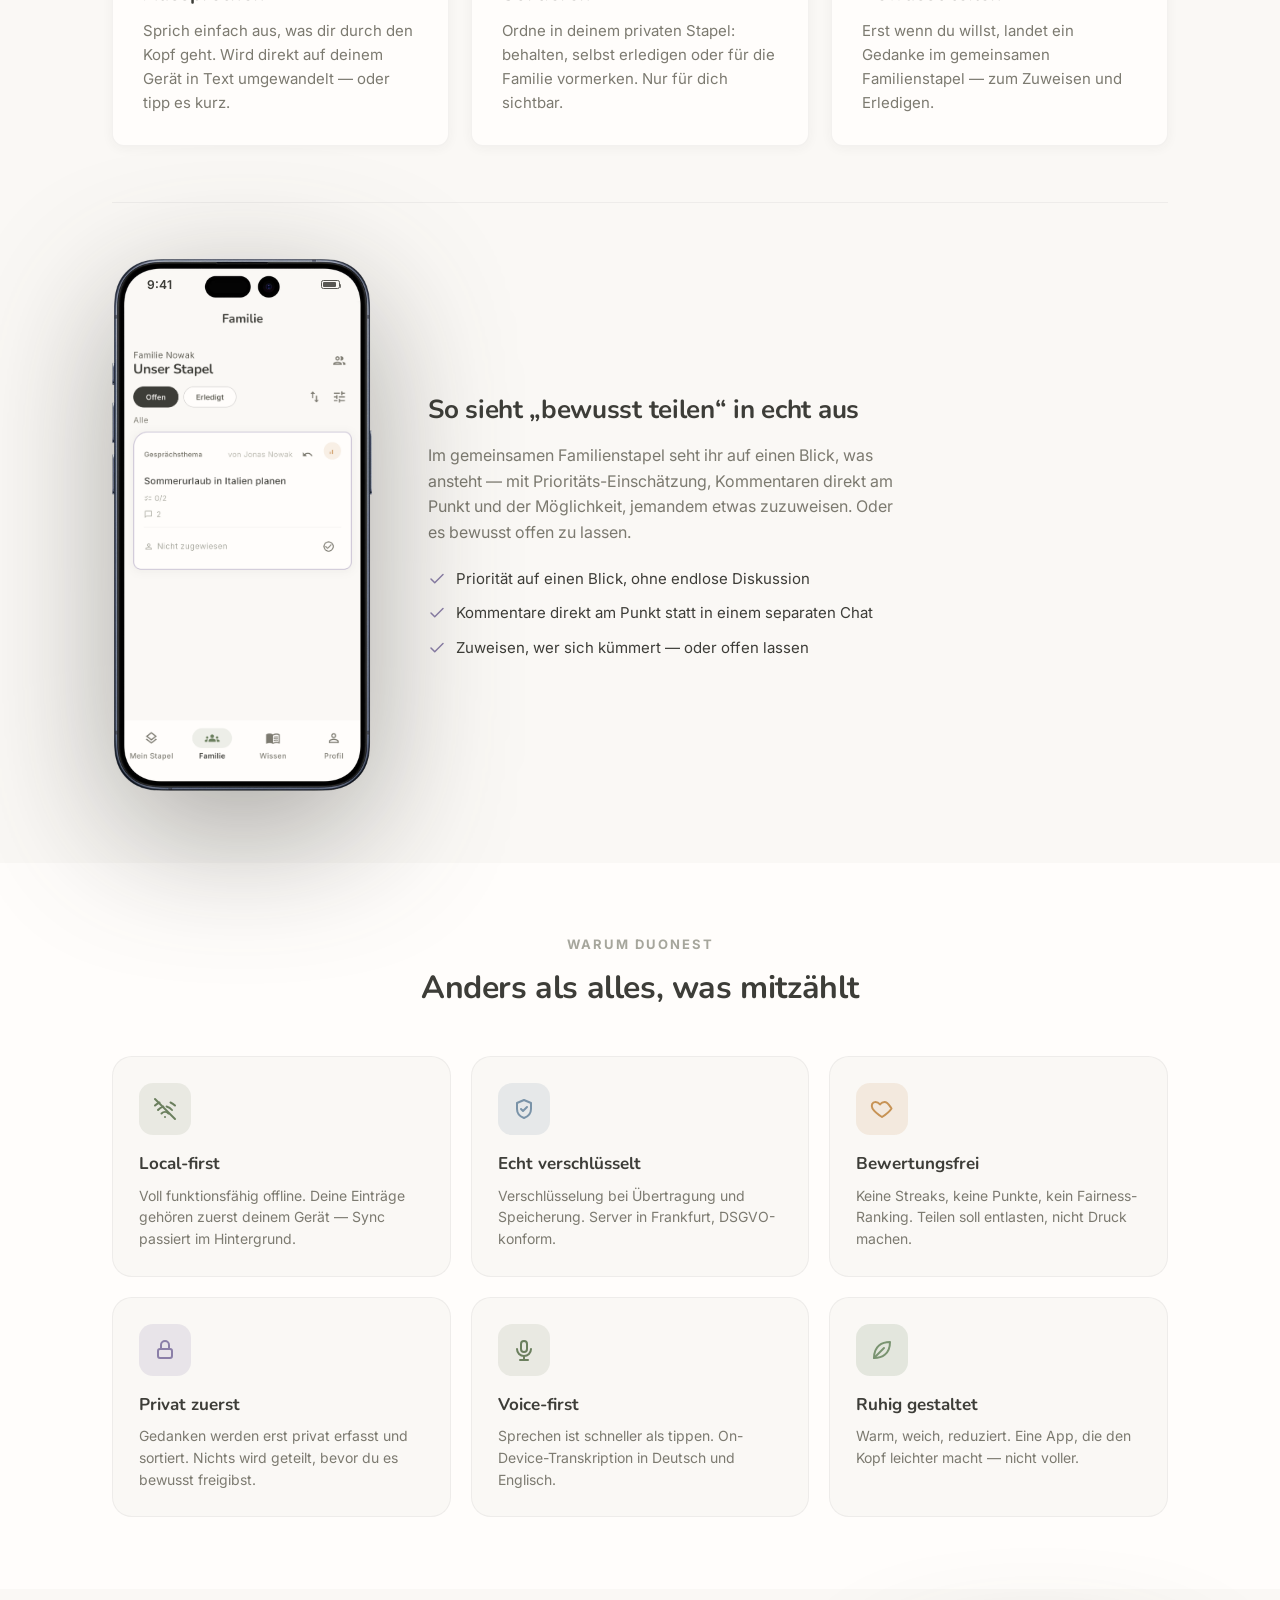
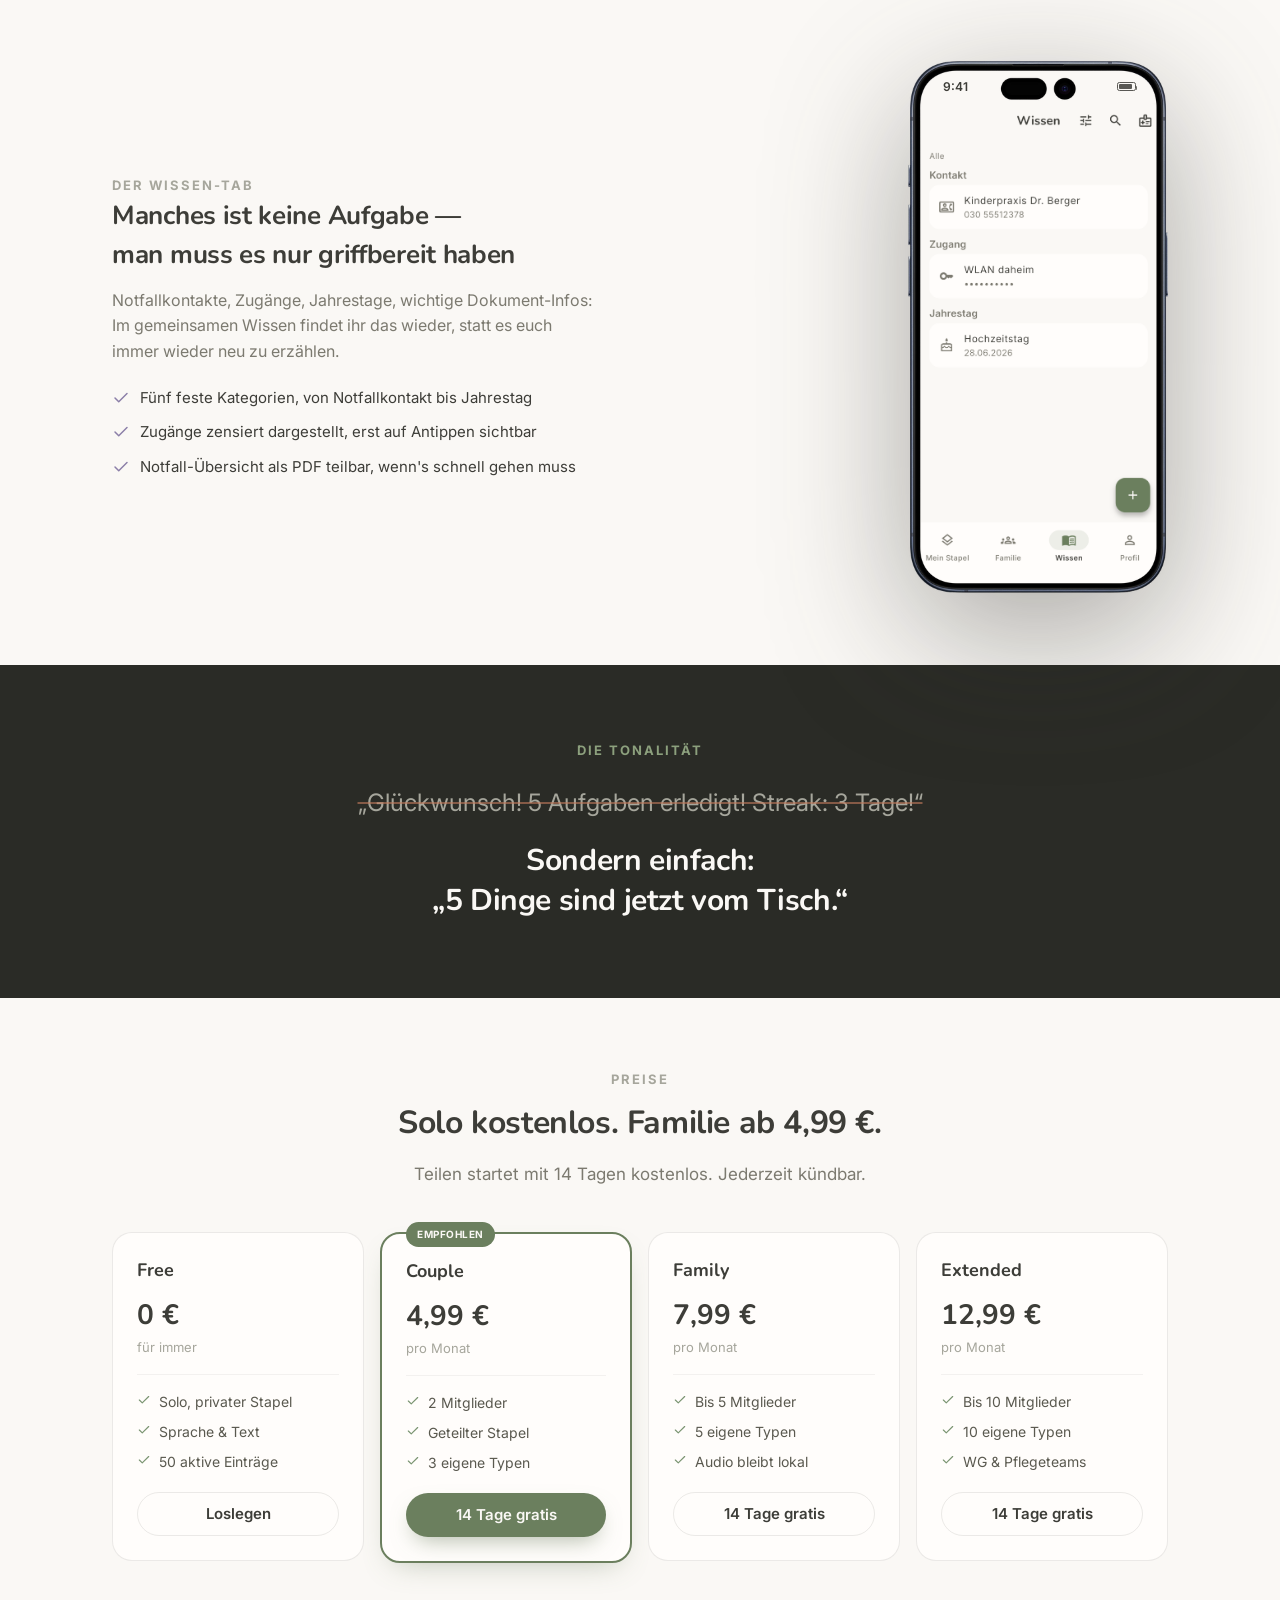
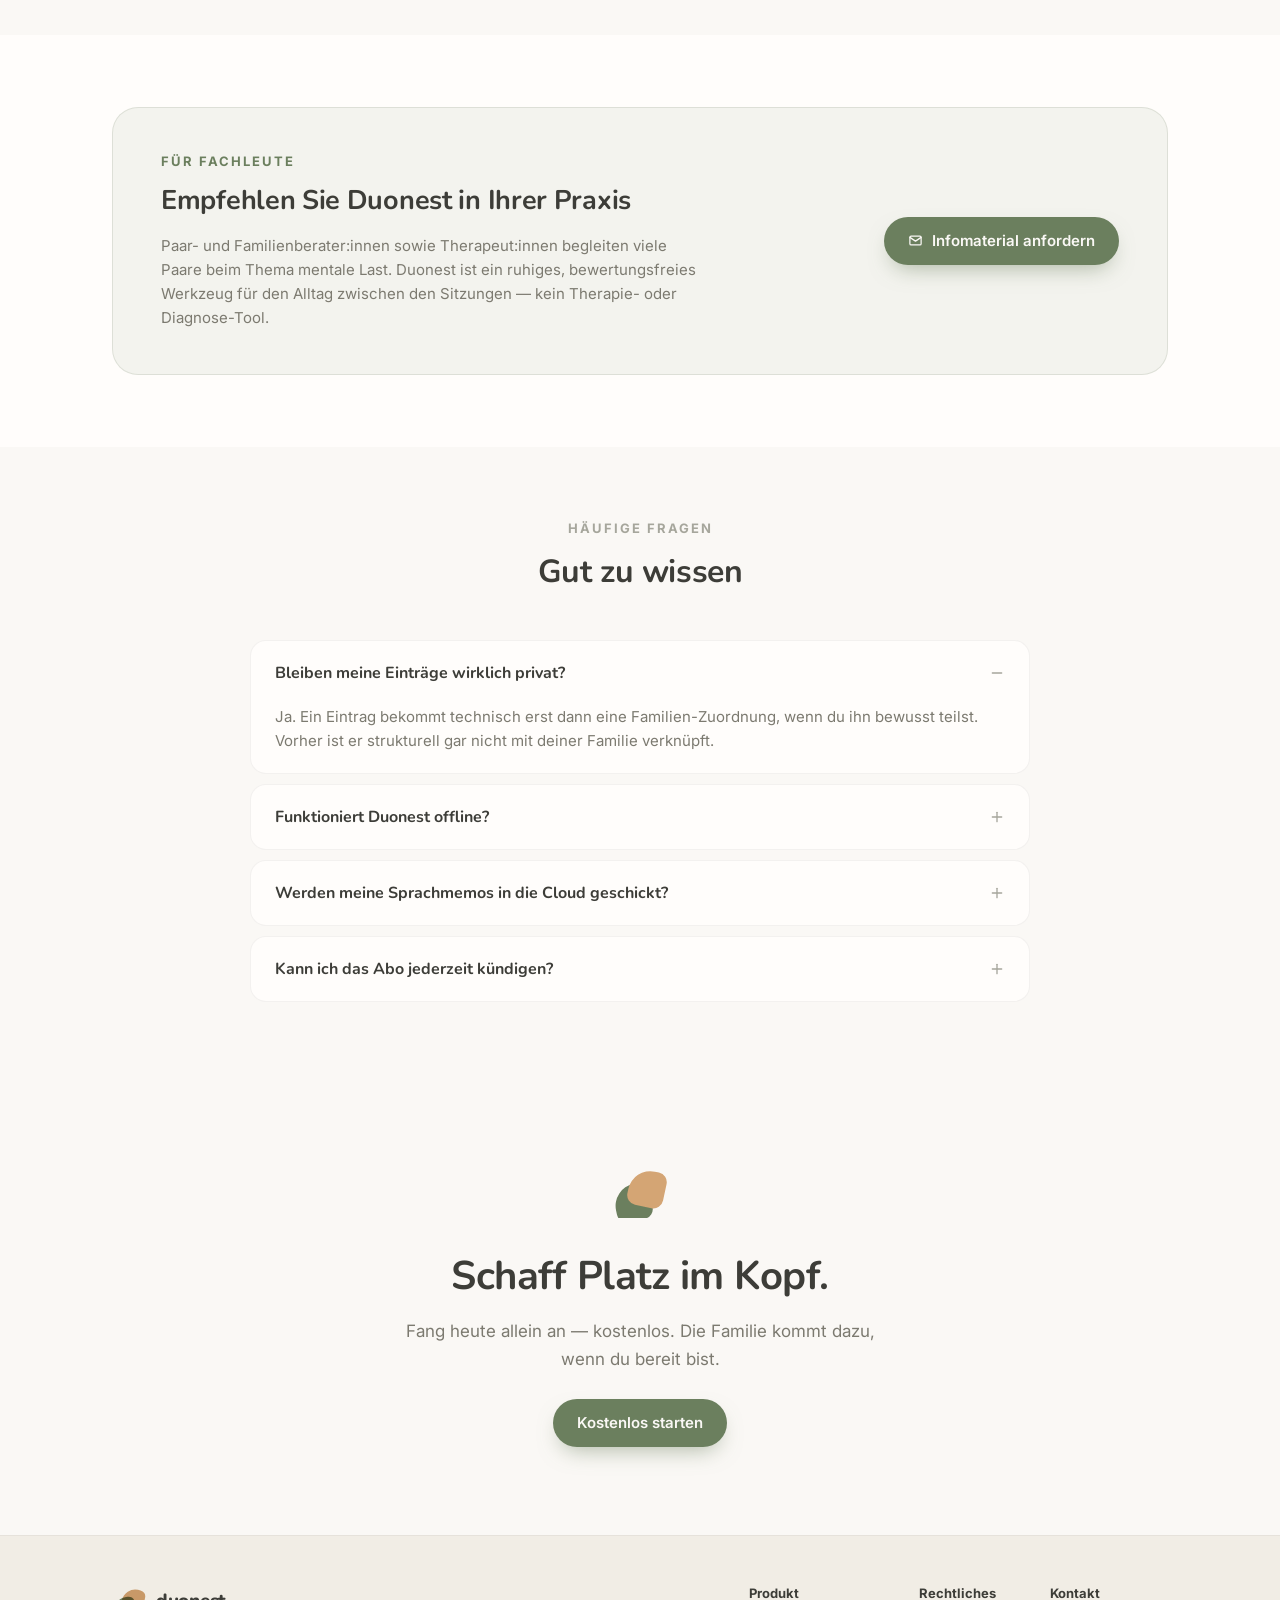
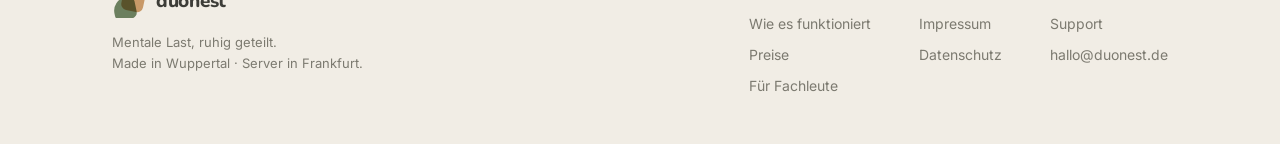
==== commit a2dff3bd: "fix: Dark-Mode-Kontrast der Local-first/Bewertungsfrei-Icons behoben --sage und --sand-600 hatten im" ====
--- a/index.html
+++ b/index.html
@@ -5,6 +5,10 @@
 <meta name="viewport" content="width=device-width, initial-scale=1">
 <title>Duonest — Mentale Last, ruhig geteilt</title>
 <meta name="description" content="Duonest hilft Paaren und Familien, mentale Last per Sprachmemo festzuhalten, in Ruhe zu sortieren und bewusst zu teilen. Ohne Punkte, ohne Vergleich.">
+<link rel="icon" href="/assets/favicon/favicon.ico" sizes="any">
+<link rel="icon" type="image/png" sizes="32x32" href="/assets/favicon/favicon-32x32.png">
+<link rel="icon" type="image/png" sizes="16x16" href="/assets/favicon/favicon-16x16.png">
+<link rel="apple-touch-icon" sizes="180x180" href="/assets/favicon/apple-touch-icon.png">
 <link rel="stylesheet" href="/assets/style.css">
 </head>
 <body class="landing">
@@ -91,7 +95,7 @@
       </div>
       <div class="chip-row">
         <span class="chip">Wer macht den Zahnarzttermin?</span>
-        <span class="chip">Geschenk für Omas Geburtstag?</span>
+        <span class="chip">Reifenwechsel schon gebucht?</span>
         <span class="chip">Elternabend am 14.</span>
         <span class="chip">Winterjacken aus dem Keller</span>
         <span class="chip">Kita-Beitrag überweisen</span>
@@ -160,7 +164,7 @@
       </div>
       <div class="value-grid">
         <div class="value-card">
-          <div class="icon-tile" style="background:rgba(107,127,94,.12);color:var(--sage);"><svg class="icon"><use href="#i-wifi-off"/></svg></div>
+          <div class="icon-tile icon-tile--sage" style="background:rgba(107,127,94,.12);"><svg class="icon"><use href="#i-wifi-off"/></svg></div>
           <h3>Local-first</h3>
           <p>Voll funktionsfähig offline. Deine Einträge gehören zuerst deinem Gerät — Sync passiert im Hintergrund.</p>
         </div>
@@ -170,7 +174,7 @@
           <p>Verschlüsselung bei Übertragung und Speicherung. Server in Frankfurt, DSGVO-konform.</p>
         </div>
         <div class="value-card">
-          <div class="icon-tile" style="background:rgba(212,165,116,.18);color:var(--sand-600);"><svg class="icon"><use href="#i-heart"/></svg></div>
+          <div class="icon-tile icon-tile--sand" style="background:rgba(212,165,116,.18);"><svg class="icon"><use href="#i-heart"/></svg></div>
           <h3>Bewertungsfrei</h3>
           <p>Keine Streaks, keine Punkte, kein Fairness-Ranking. Teilen soll entlasten, nicht Druck machen.</p>
         </div>
@@ -180,7 +184,7 @@
           <p>Gedanken werden erst privat erfasst und sortiert. Nichts wird geteilt, bevor du es bewusst freigibst.</p>
         </div>
         <div class="value-card">
-          <div class="icon-tile" style="background:rgba(107,127,94,.12);color:var(--sage);"><svg class="icon"><use href="#i-mic"/></svg></div>
+          <div class="icon-tile icon-tile--sage" style="background:rgba(107,127,94,.12);"><svg class="icon"><use href="#i-mic"/></svg></div>
           <h3>Voice-first</h3>
           <p>Sprechen ist schneller als tippen. On-Device-Transkription in Deutsch und Englisch.</p>
         </div>
--- a/assets/style.css
+++ b/assets/style.css
@@ -576,6 +576,14 @@
 .icon-tile .icon {
   font-size: 24px;
 }
+
+/* --sage/--sand-600 sind fuer Buttons/Badges getunt und bleiben dort bewusst
+   unveraendert im Dark Mode -- als Icon-Vordergrundfarbe auf einer nur
+   leicht getoenten dunklen Kachel wirken sie dort aber zu dunkel/matt
+   (kein ausreichender Kontrast). Eigene Modifier-Klassen statt die
+   globalen Tokens umzubiegen, damit Buttons/Badges unangetastet bleiben. */
+.icon-tile--sage { color: var(--sage); }
+.icon-tile--sand { color: var(--sand-600); }
 
 .step-card .icon-tile {
   background: rgba(107, 127, 94, 0.12);
@@ -1180,4 +1188,12 @@
     background: var(--sage);
     opacity: 0.9;
   }
-}
+
+  .icon-tile--sage {
+    color: #8CA07D;
+  }
+
+  .icon-tile--sand {
+    color: #E0B689;
+  }
+}
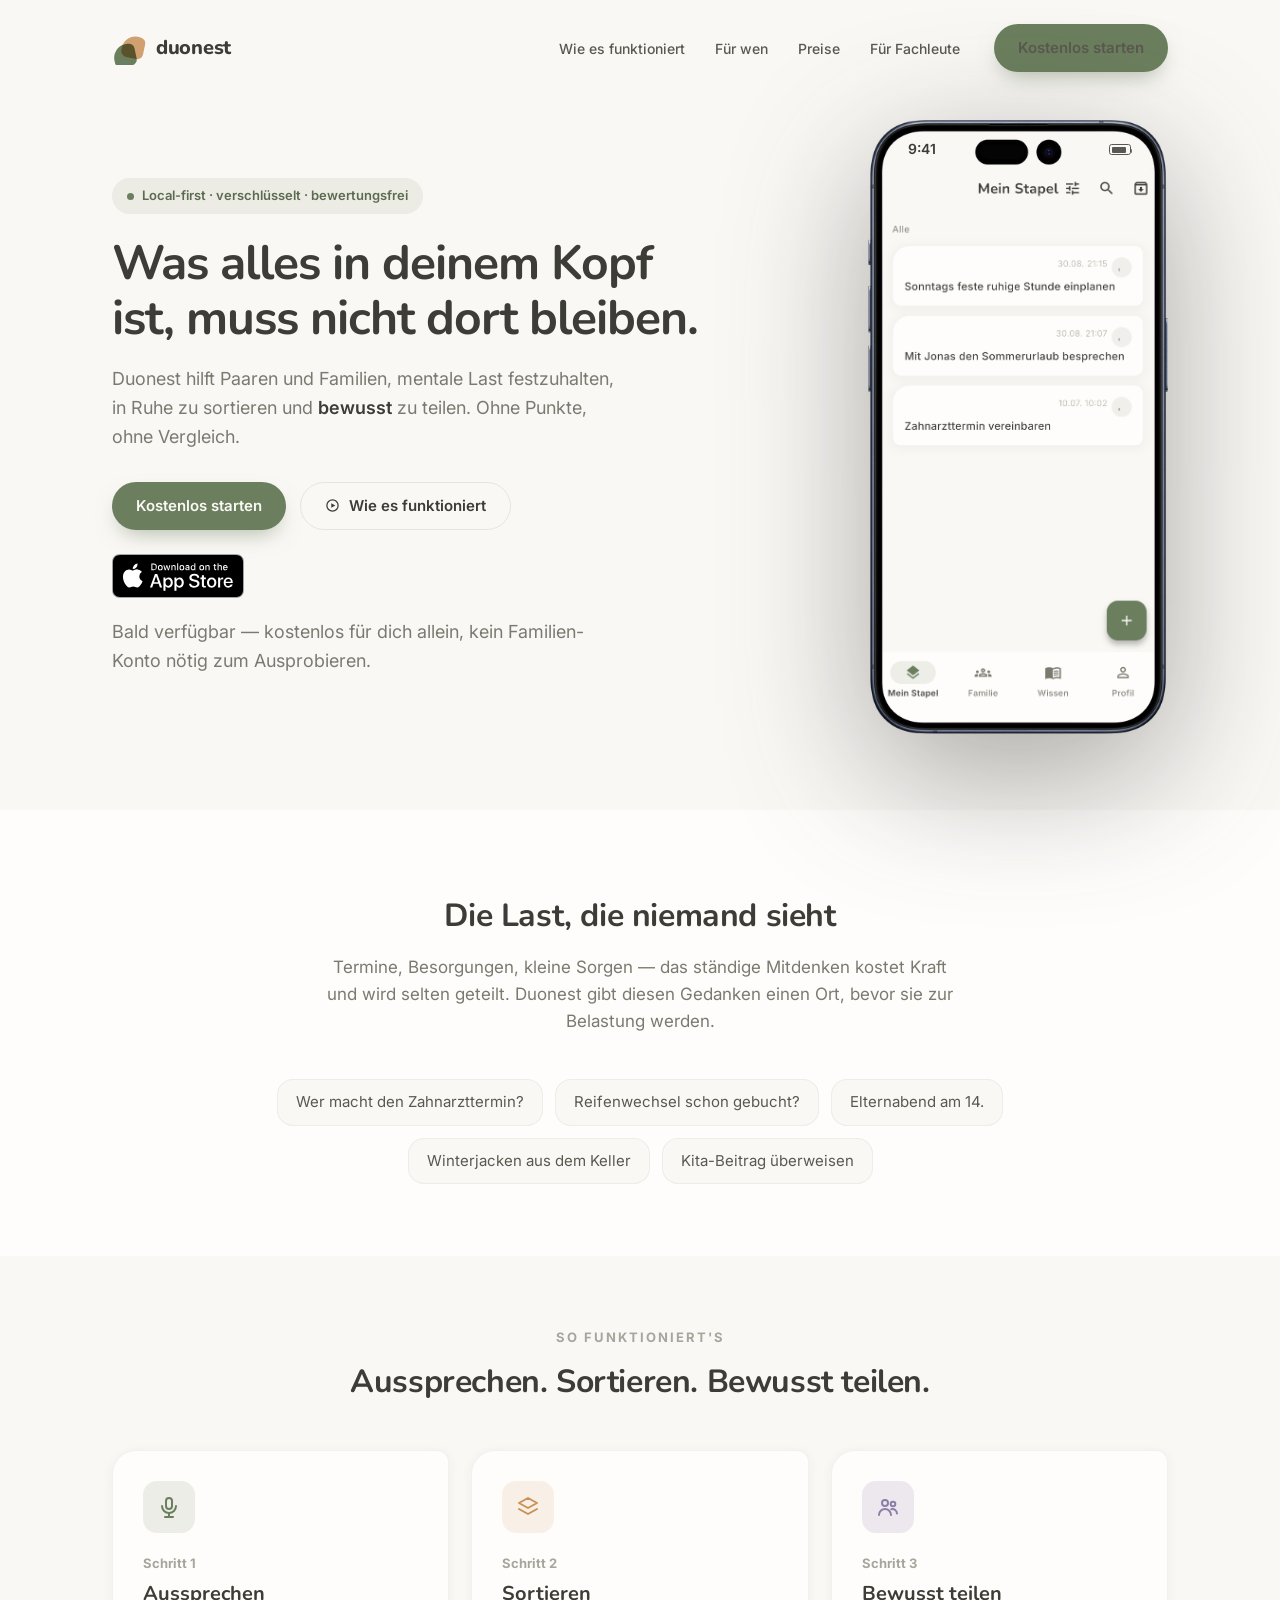
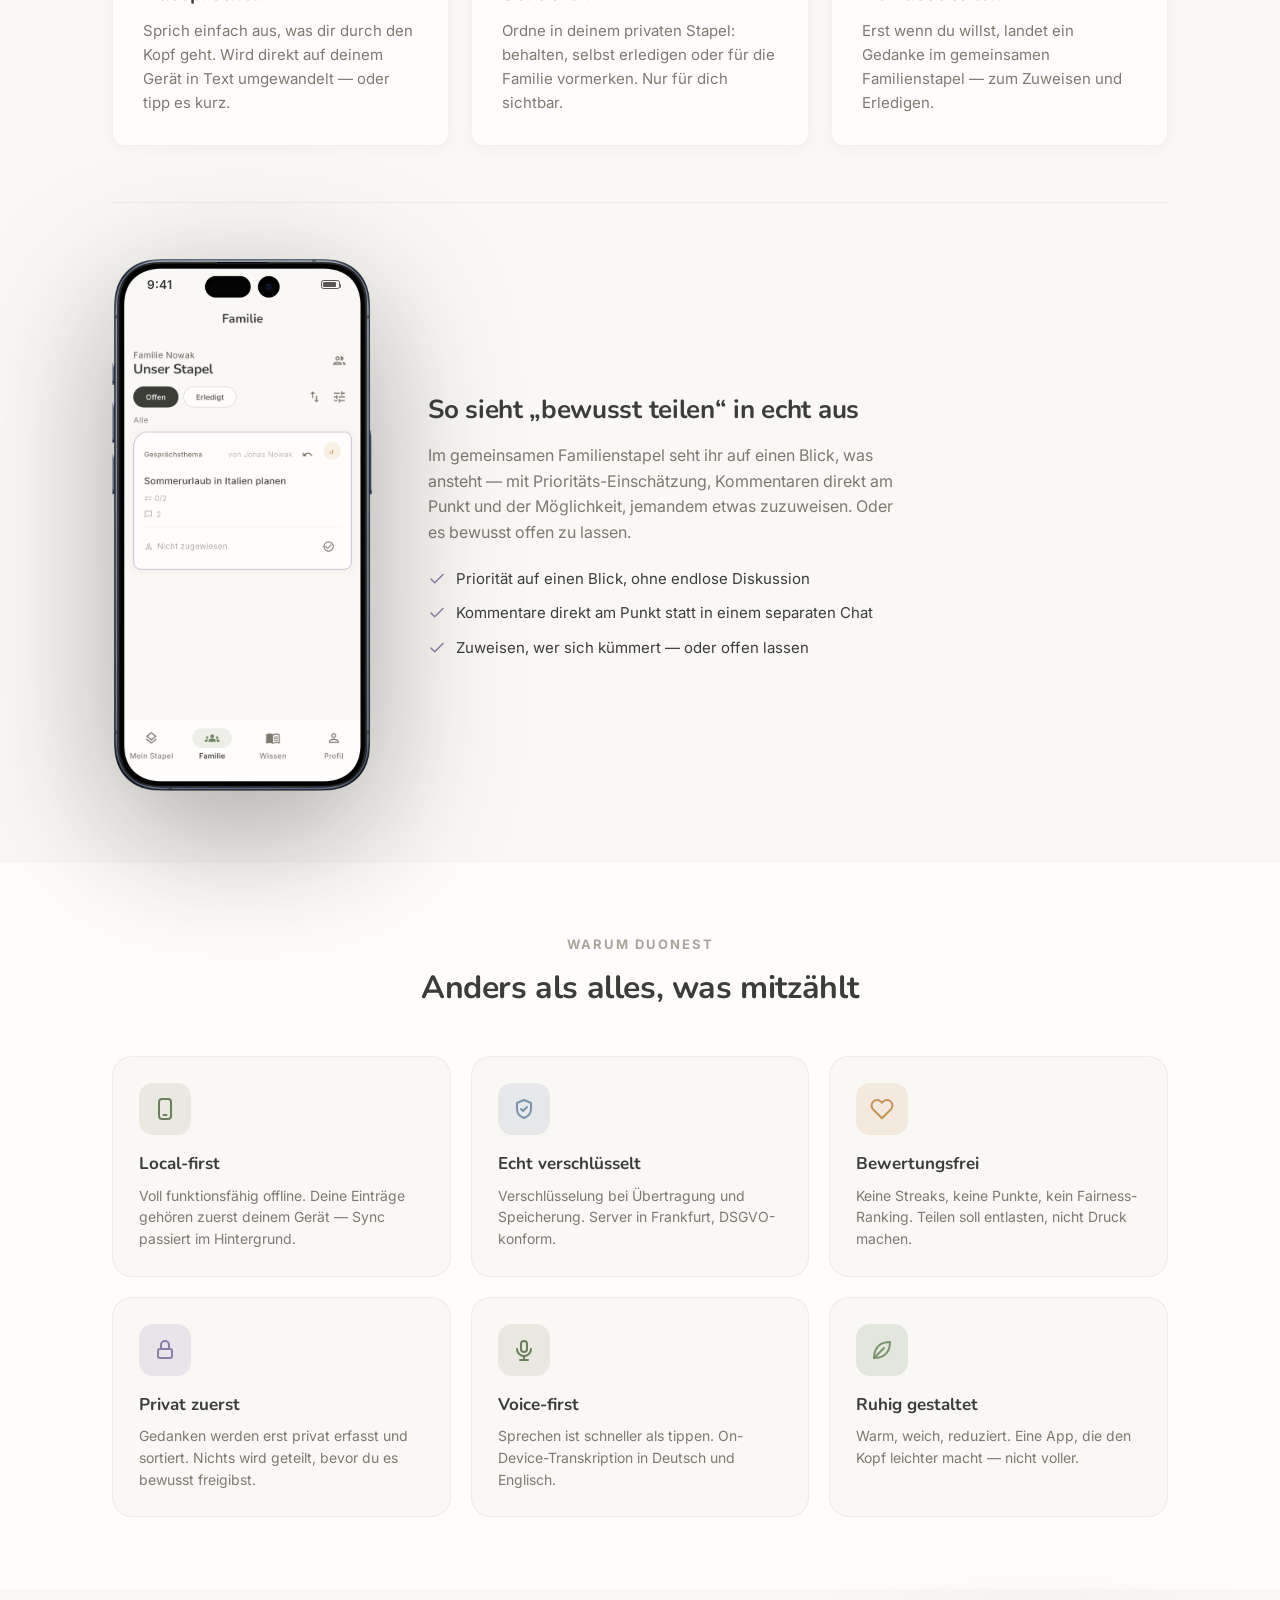
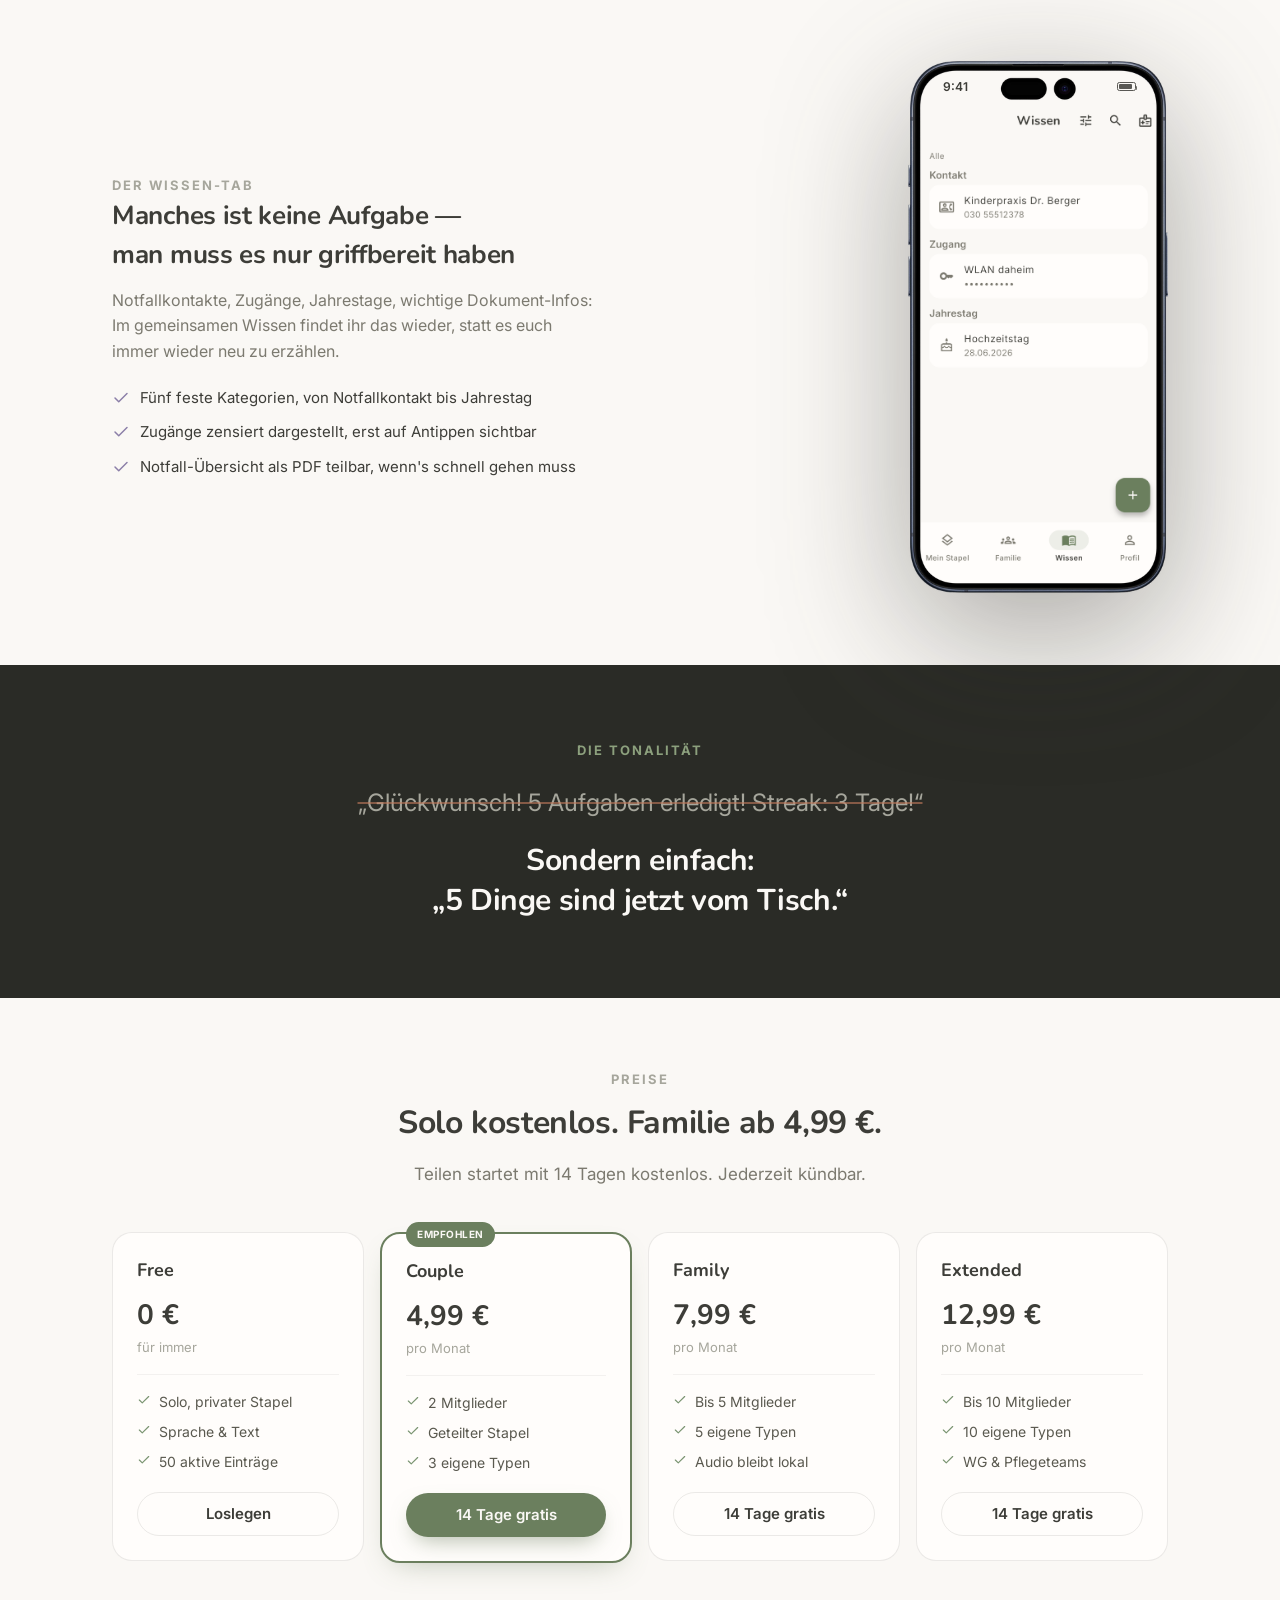
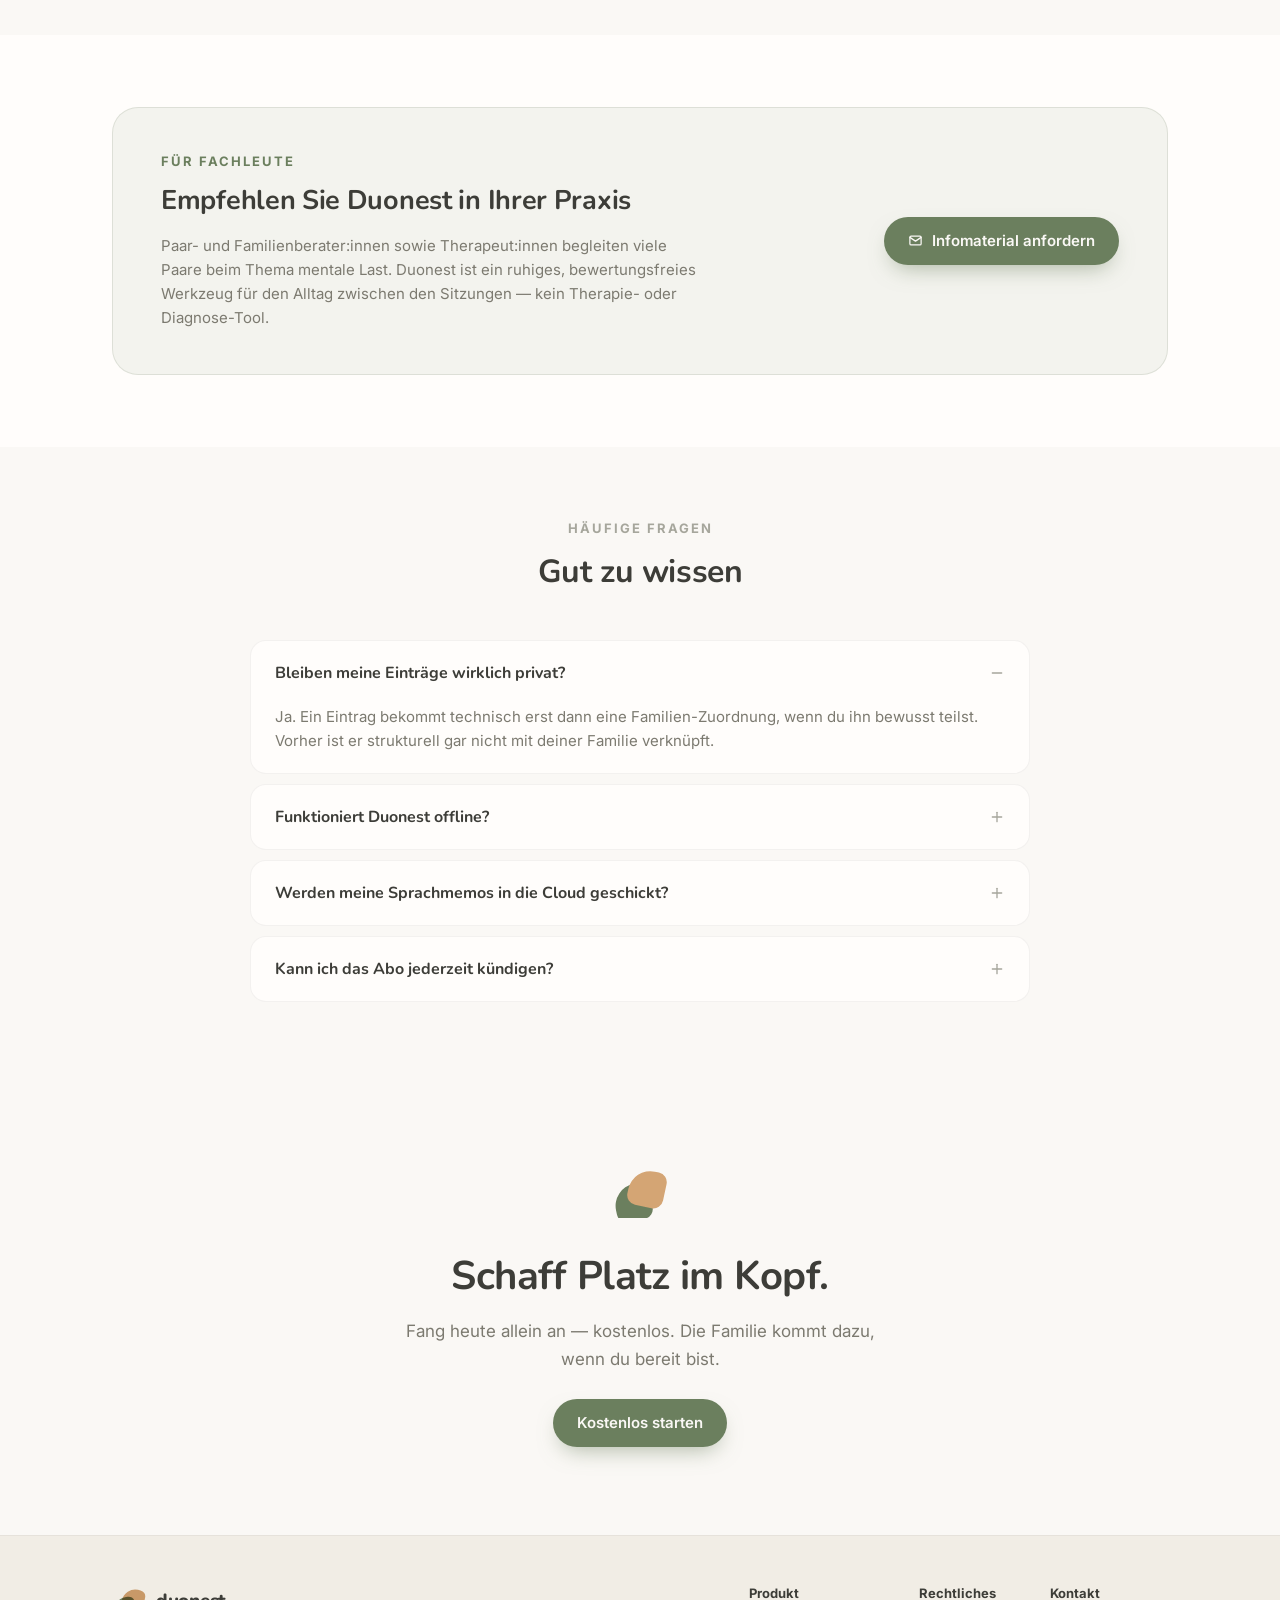
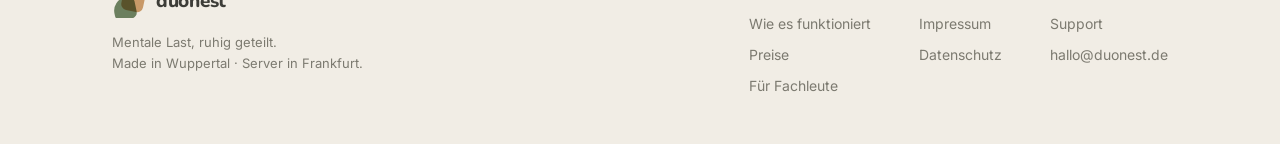
==== commit ff17e3bc: "fix: Local-first- und Herz-Icon durch sauberere Varianten ersetzt Das bisherige Wifi-off-Icon (mehre" ====
--- a/index.html
+++ b/index.html
@@ -23,9 +23,9 @@
     <symbol id="i-mic" viewBox="0 0 24 24"><rect x="9" y="3" width="6" height="11" rx="3"/><path d="M5 11a7 7 0 0 0 14 0"/><line x1="12" y1="18" x2="12" y2="22"/><line x1="8" y1="22" x2="16" y2="22"/></symbol>
     <symbol id="i-layers" viewBox="0 0 24 24"><path d="M12 3 21 8 12 13 3 8Z"/><path d="M3 14l9 5 9-5" fill="none"/></symbol>
     <symbol id="i-users" viewBox="0 0 24 24"><circle cx="9" cy="8" r="3"/><path d="M3 20c0-3.3 2.7-6 6-6s6 2.7 6 6"/><circle cx="17" cy="9" r="2.3"/><path d="M15.3 14.2A4.5 4.5 0 0 1 21 18.5"/></symbol>
-    <symbol id="i-wifi-off" viewBox="0 0 24 24"><line x1="2" y1="2" x2="22" y2="22"/><path d="M8.5 16.5a5 5 0 0 1 7 0"/><path d="M5 13a10 10 0 0 1 5.3-3.4"/><path d="M13.6 9.5A10 10 0 0 1 19 13"/><path d="M2 8.5a15 15 0 0 1 4.5-3"/><path d="M17.5 5.5A15 15 0 0 1 22 8.5"/><circle cx="12" cy="20" r="1" fill="currentColor" stroke="none"/></symbol>
+    <symbol id="i-device" viewBox="0 0 24 24"><rect x="6" y="2" width="12" height="20" rx="3"/><line x1="10.5" y1="18" x2="13.5" y2="18"/></symbol>
     <symbol id="i-shield-check" viewBox="0 0 24 24"><path d="M12 3l7 3v6c0 4.5-3 7.5-7 9-4-1.5-7-4.5-7-9V6z"/><polyline points="9,12 11,14 15,10"/></symbol>
-    <symbol id="i-heart" viewBox="0 0 24 24"><path d="M12 20s-7-4.4-9.5-8.5C.8 8.2 2.3 5 5.5 5c1.9 0 3.3 1 4.5 2.4C11.2 6 12.6 5 14.5 5 17.7 5 19.2 8.2 21.5 11.5 19 15.6 12 20 12 20z"/></symbol>
+    <symbol id="i-heart" viewBox="0 0 24 24"><path d="M20.84 4.61a5.5 5.5 0 0 0-7.78 0L12 5.67l-1.06-1.06a5.5 5.5 0 0 0-7.78 7.78l1.06 1.06L12 21.23l7.78-7.78 1.06-1.06a5.5 5.5 0 0 0 0-7.78z"/></symbol>
     <symbol id="i-leaf" viewBox="0 0 24 24"><path d="M4 20c8 0 16-4 16-16-8 0-16 4-16 16z"/><line x1="4" y1="20" x2="14" y2="10"/></symbol>
     <symbol id="i-mail" viewBox="0 0 24 24"><rect x="3" y="5" width="18" height="14" rx="2"/><polyline points="3,7 12,13 21,7"/></symbol>
     <symbol id="i-plus" viewBox="0 0 24 24"><line x1="12" y1="5" x2="12" y2="19"/><line x1="5" y1="12" x2="19" y2="12"/></symbol>
@@ -164,7 +164,7 @@
       </div>
       <div class="value-grid">
         <div class="value-card">
-          <div class="icon-tile icon-tile--sage" style="background:rgba(107,127,94,.12);"><svg class="icon"><use href="#i-wifi-off"/></svg></div>
+          <div class="icon-tile icon-tile--sage" style="background:rgba(107,127,94,.12);"><svg class="icon"><use href="#i-device"/></svg></div>
           <h3>Local-first</h3>
           <p>Voll funktionsfähig offline. Deine Einträge gehören zuerst deinem Gerät — Sync passiert im Hintergrund.</p>
         </div>
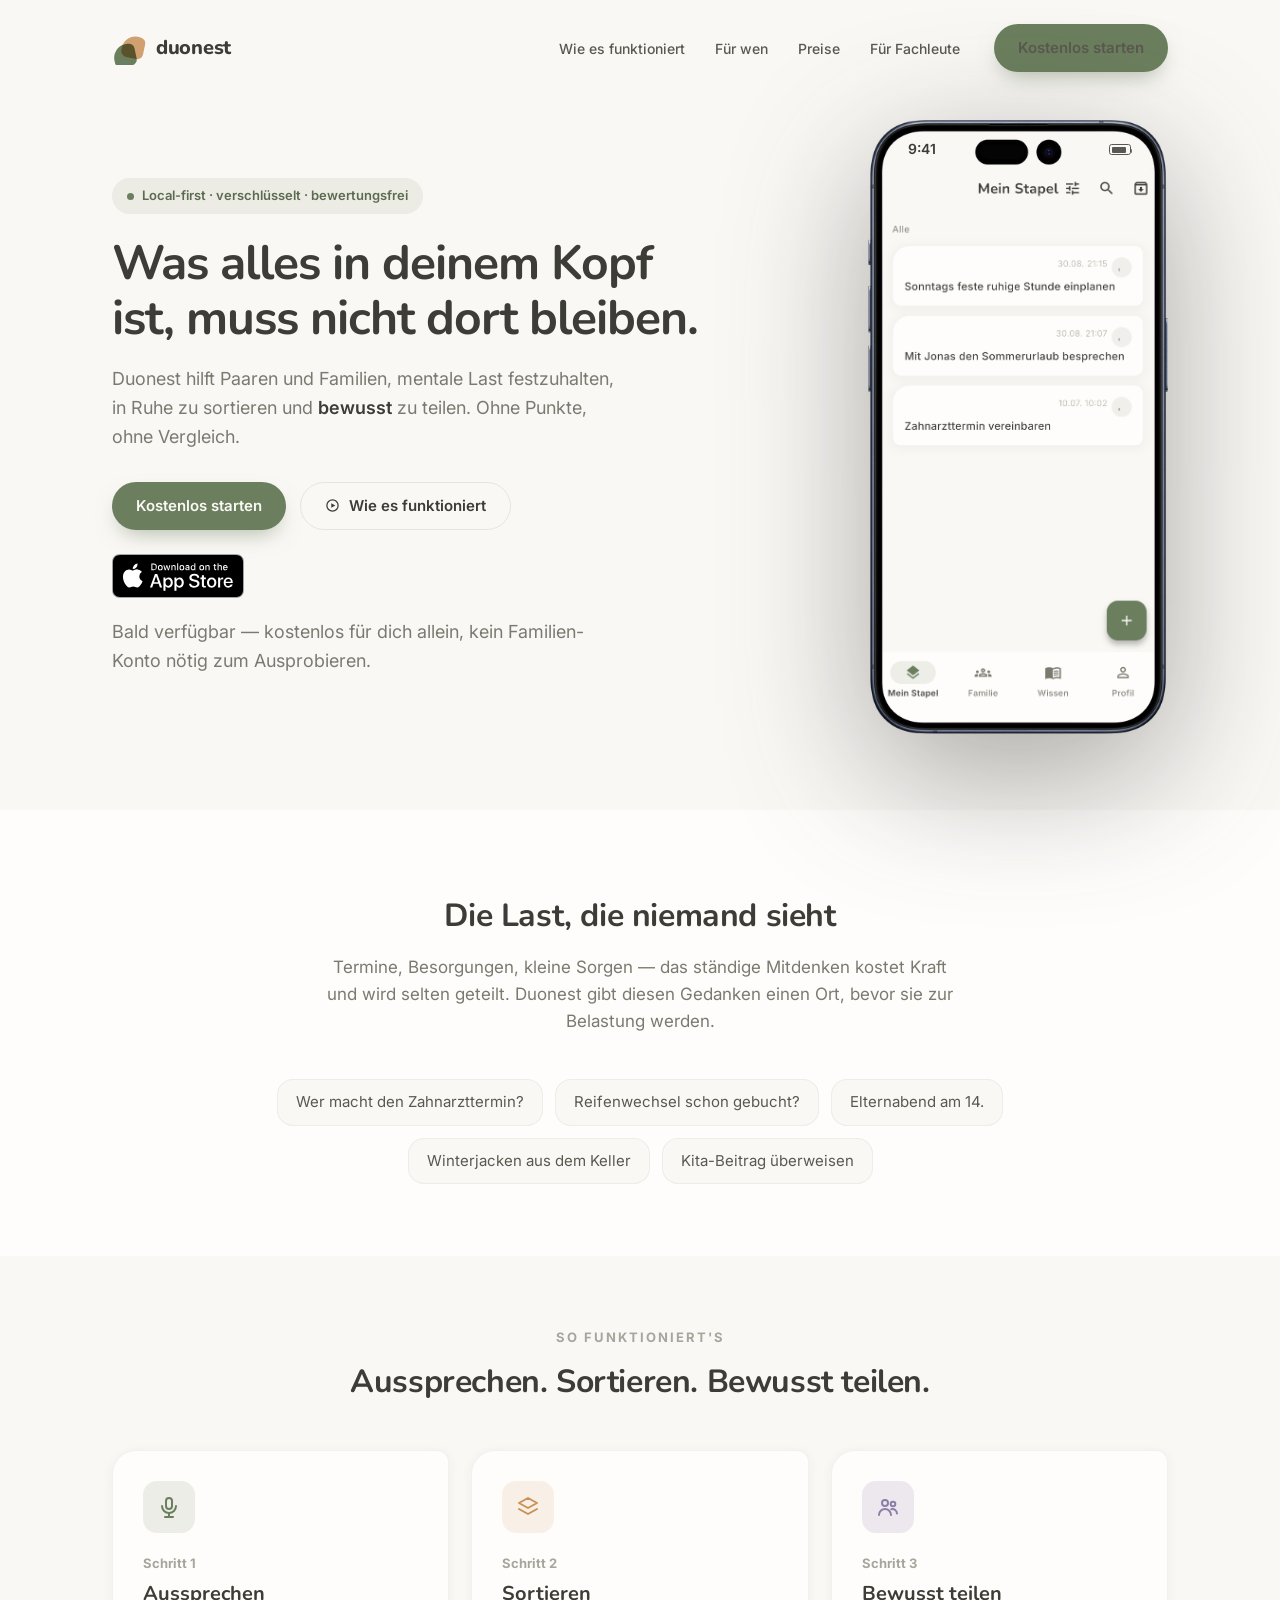
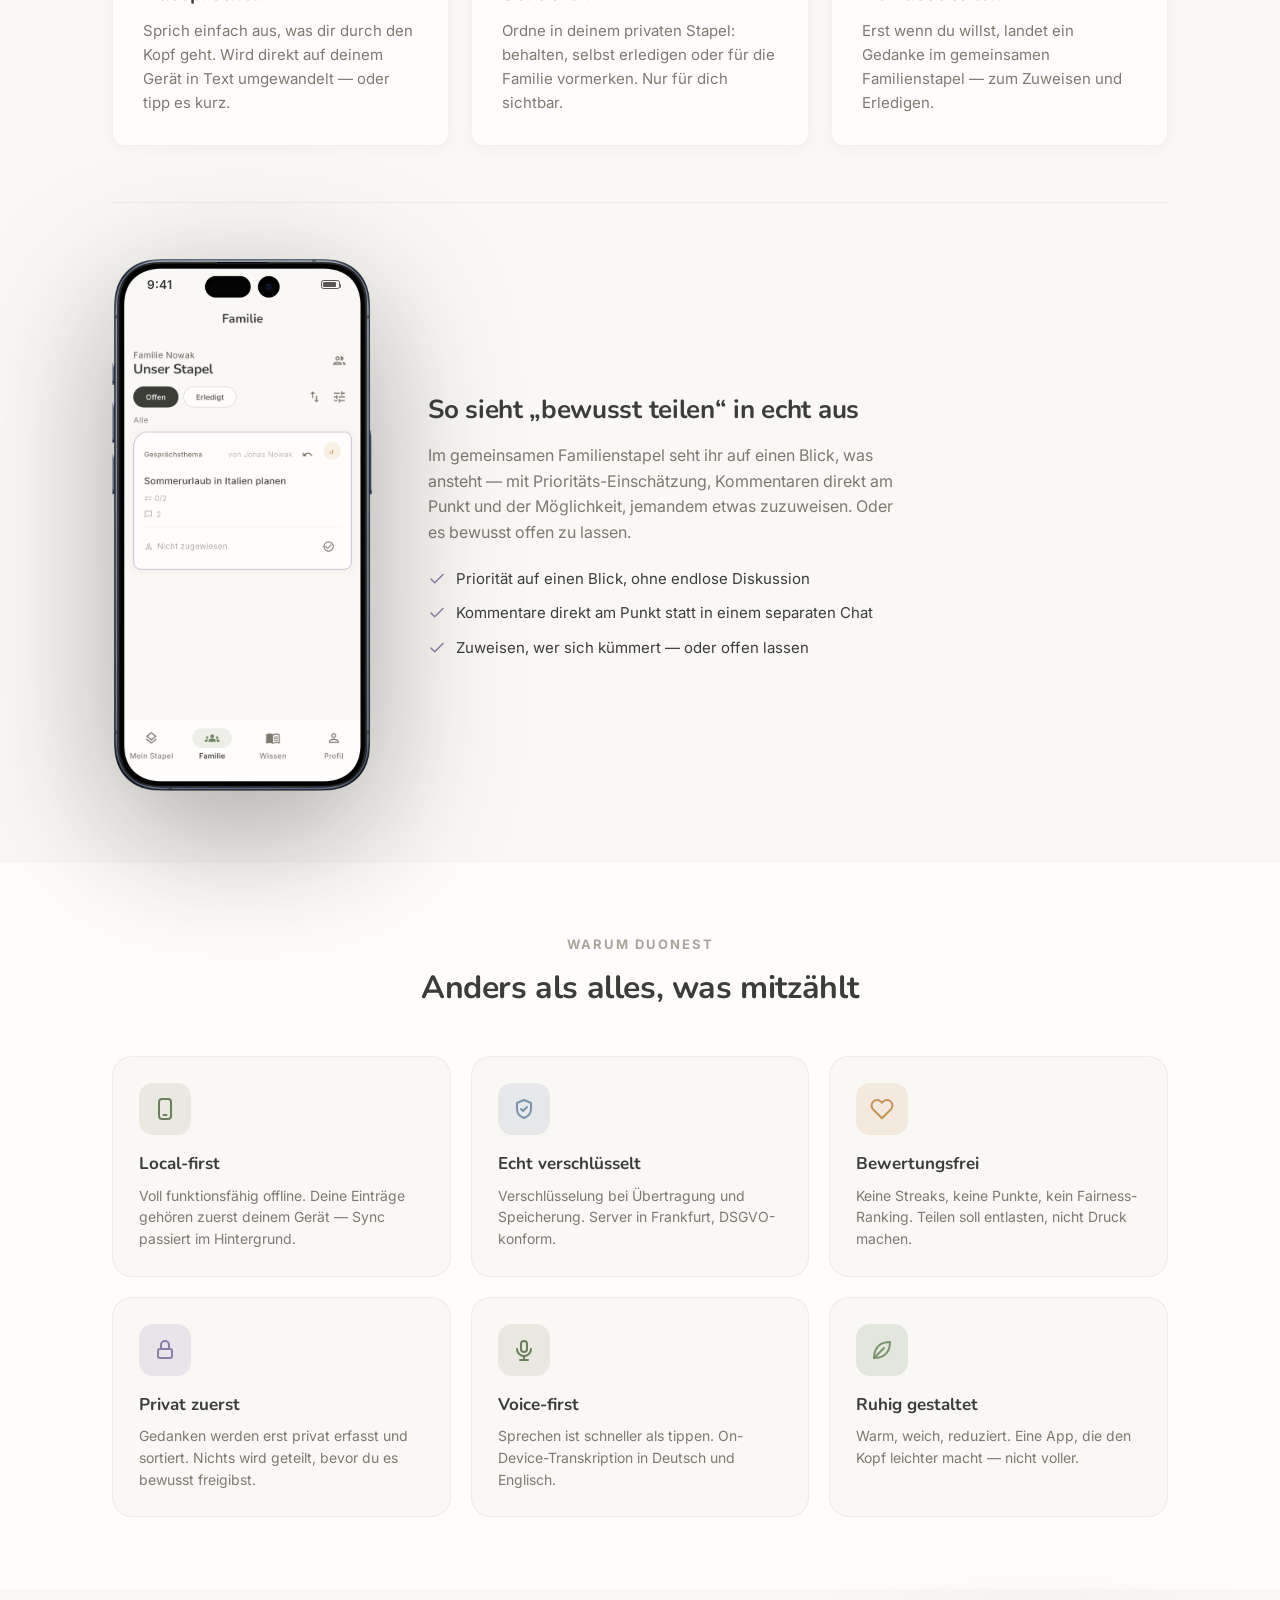
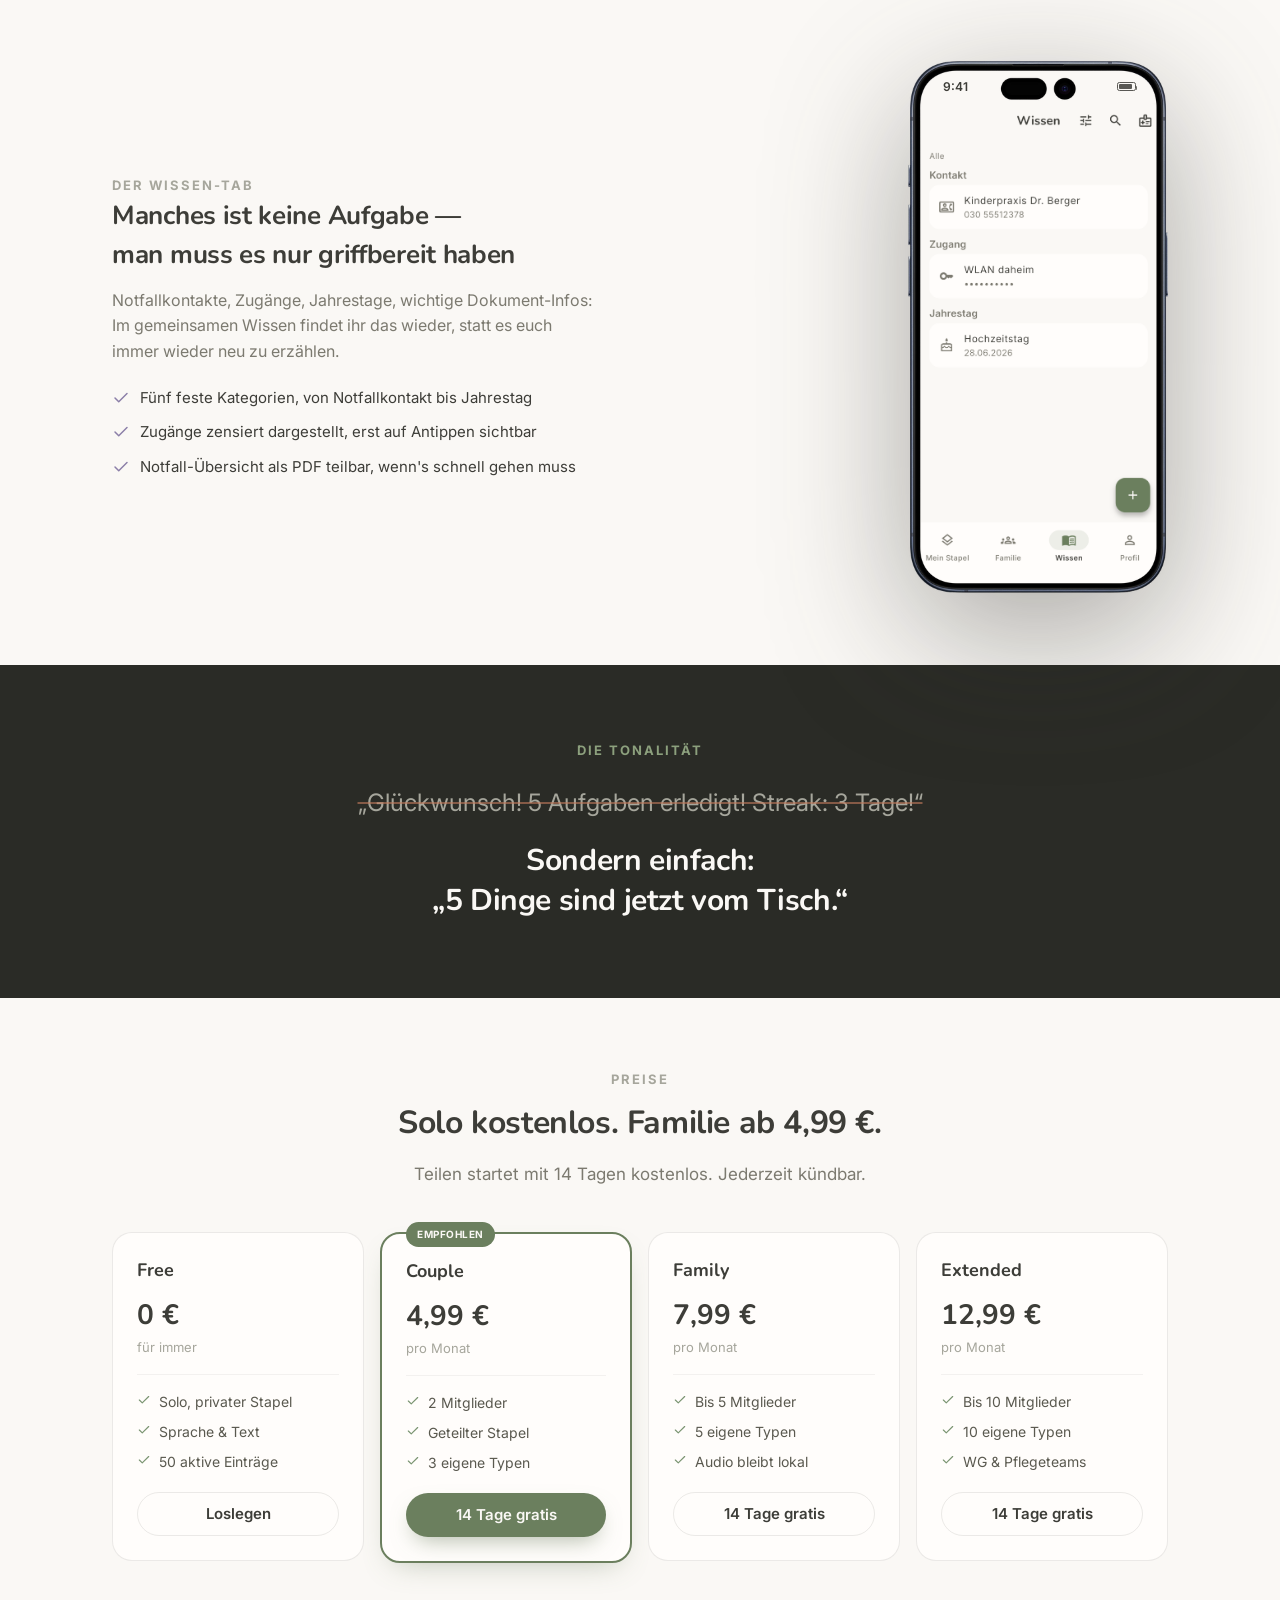
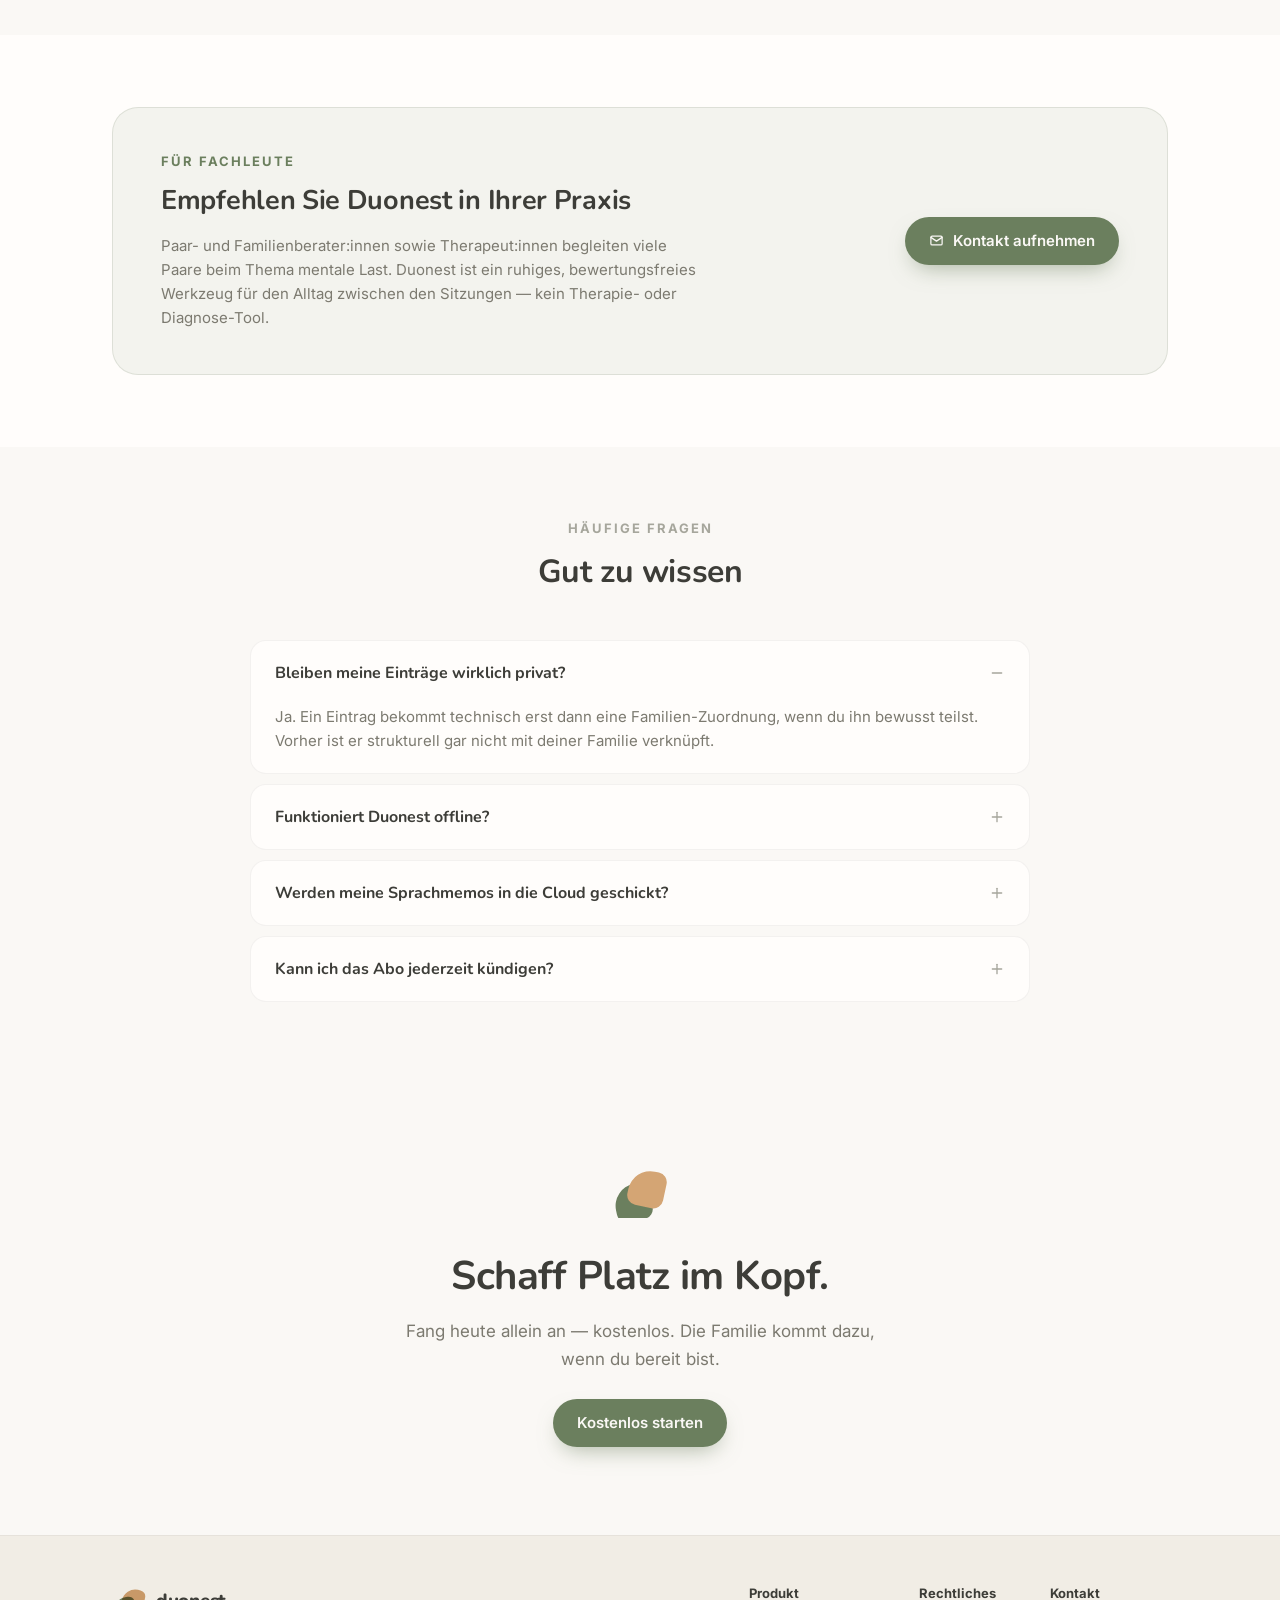
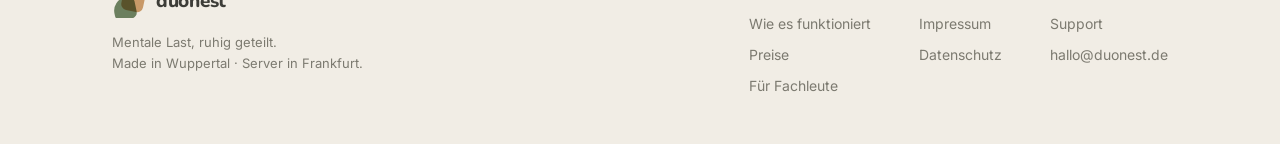
==== commit a34e2ebe: "fix: CTA in Fachleute-Sektion abgeschwaecht, kein Infomaterial-Versprechen 'Infomaterial anfordern' " ====
--- a/index.html
+++ b/index.html
@@ -306,7 +306,7 @@
           <p>Paar- und Familienberater:innen sowie Therapeut:innen begleiten viele Paare beim Thema mentale Last. Duonest ist ein ruhiges, bewertungsfreies Werkzeug für den Alltag zwischen den Sitzungen — kein Therapie- oder Diagnose-Tool.</p>
         </div>
         <div class="action">
-          <a class="btn btn-primary" href="mailto:hallo@duonest.de?subject=Infomaterial%20f%C3%BCr%20Fachleute"><svg class="icon"><use href="#i-mail"/></svg>Infomaterial anfordern</a>
+          <a class="btn btn-primary" href="mailto:hallo@duonest.de?subject=Kontakt%20f%C3%BCr%20Fachleute"><svg class="icon"><use href="#i-mail"/></svg>Kontakt aufnehmen</a>
         </div>
       </div>
     </div>
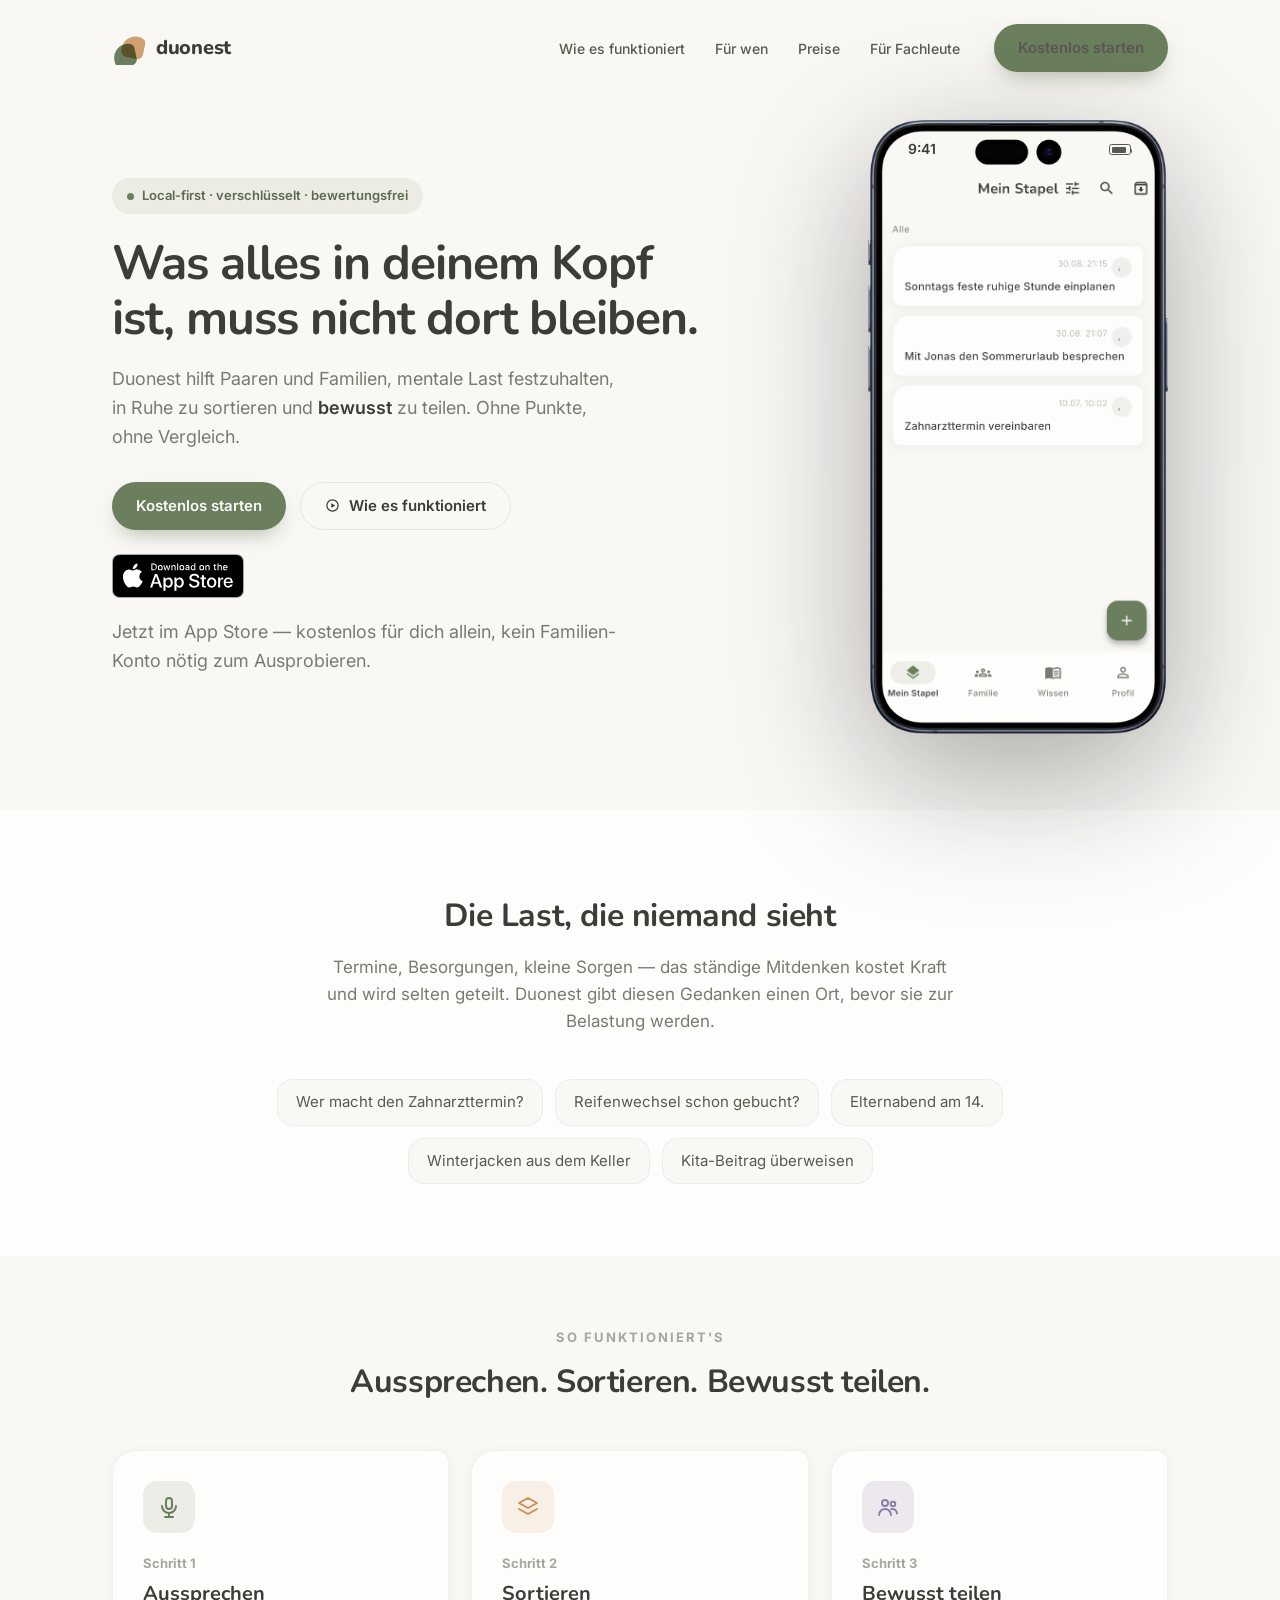
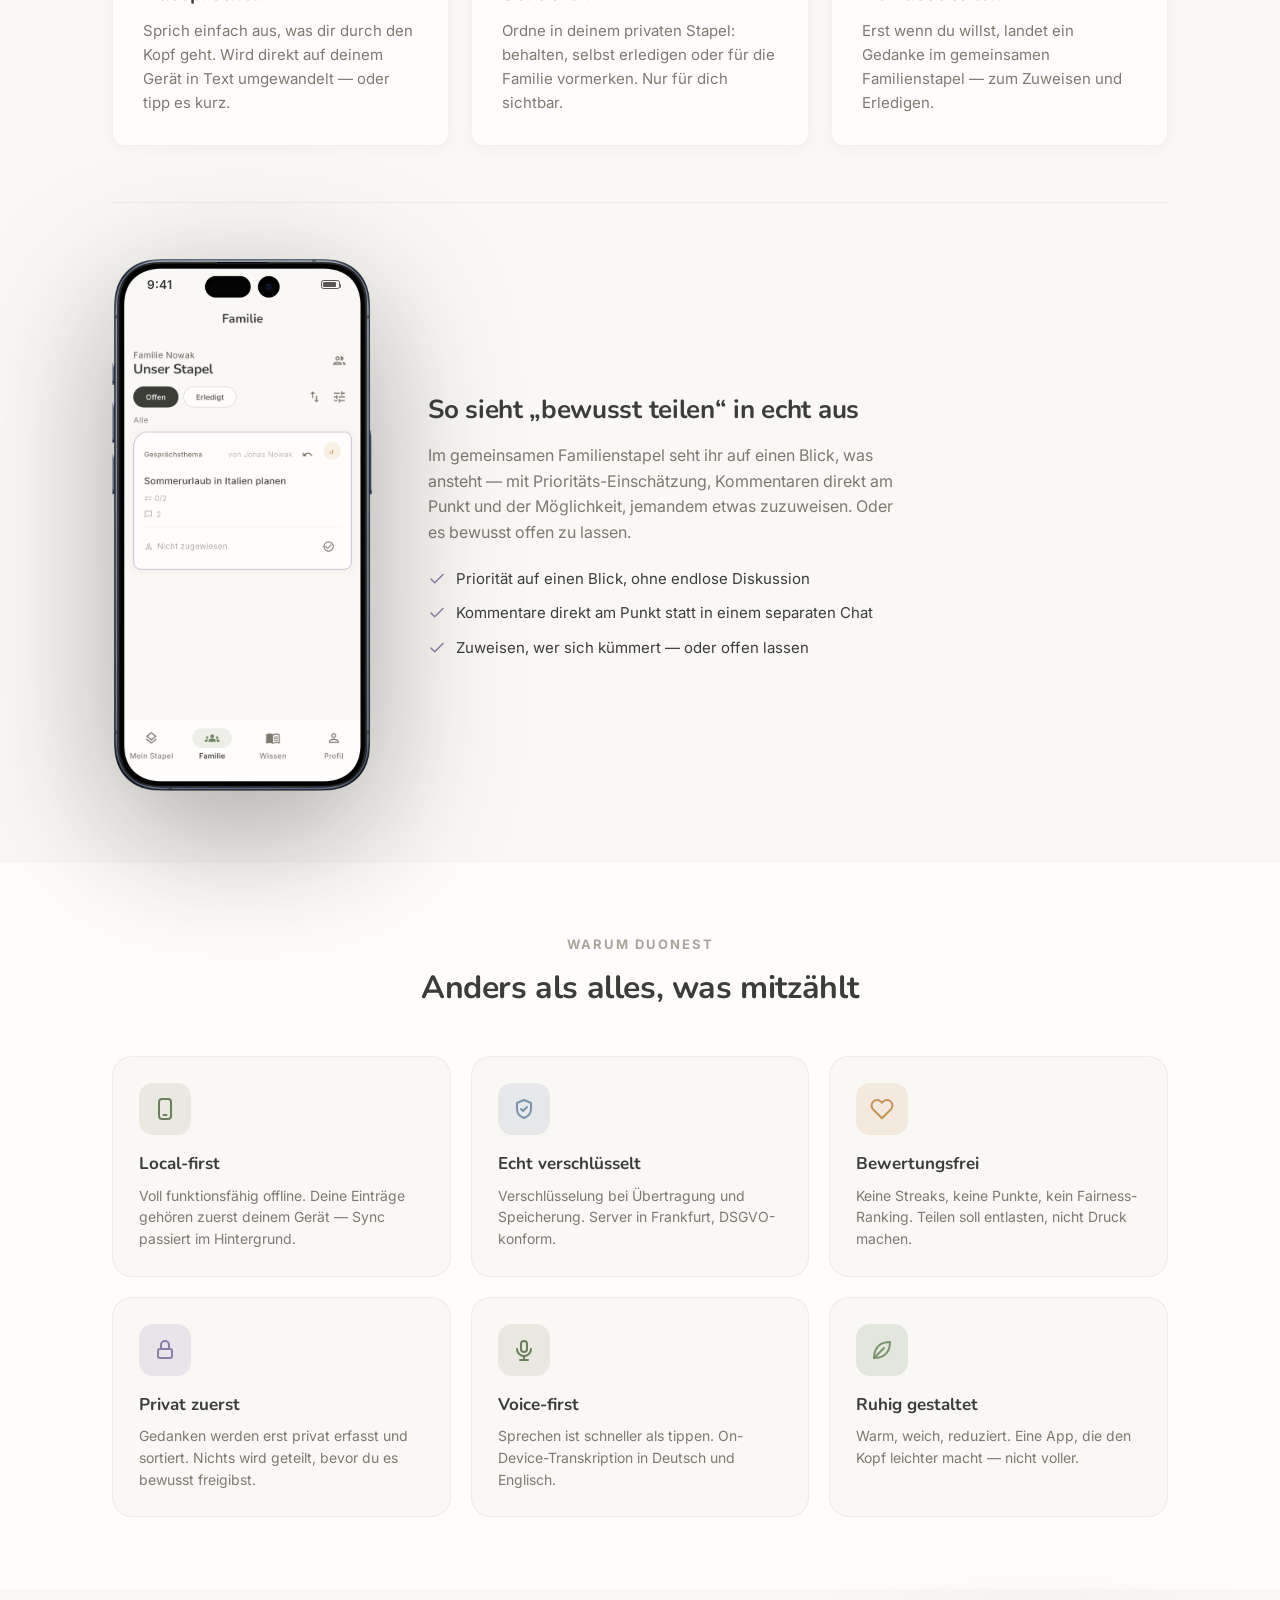
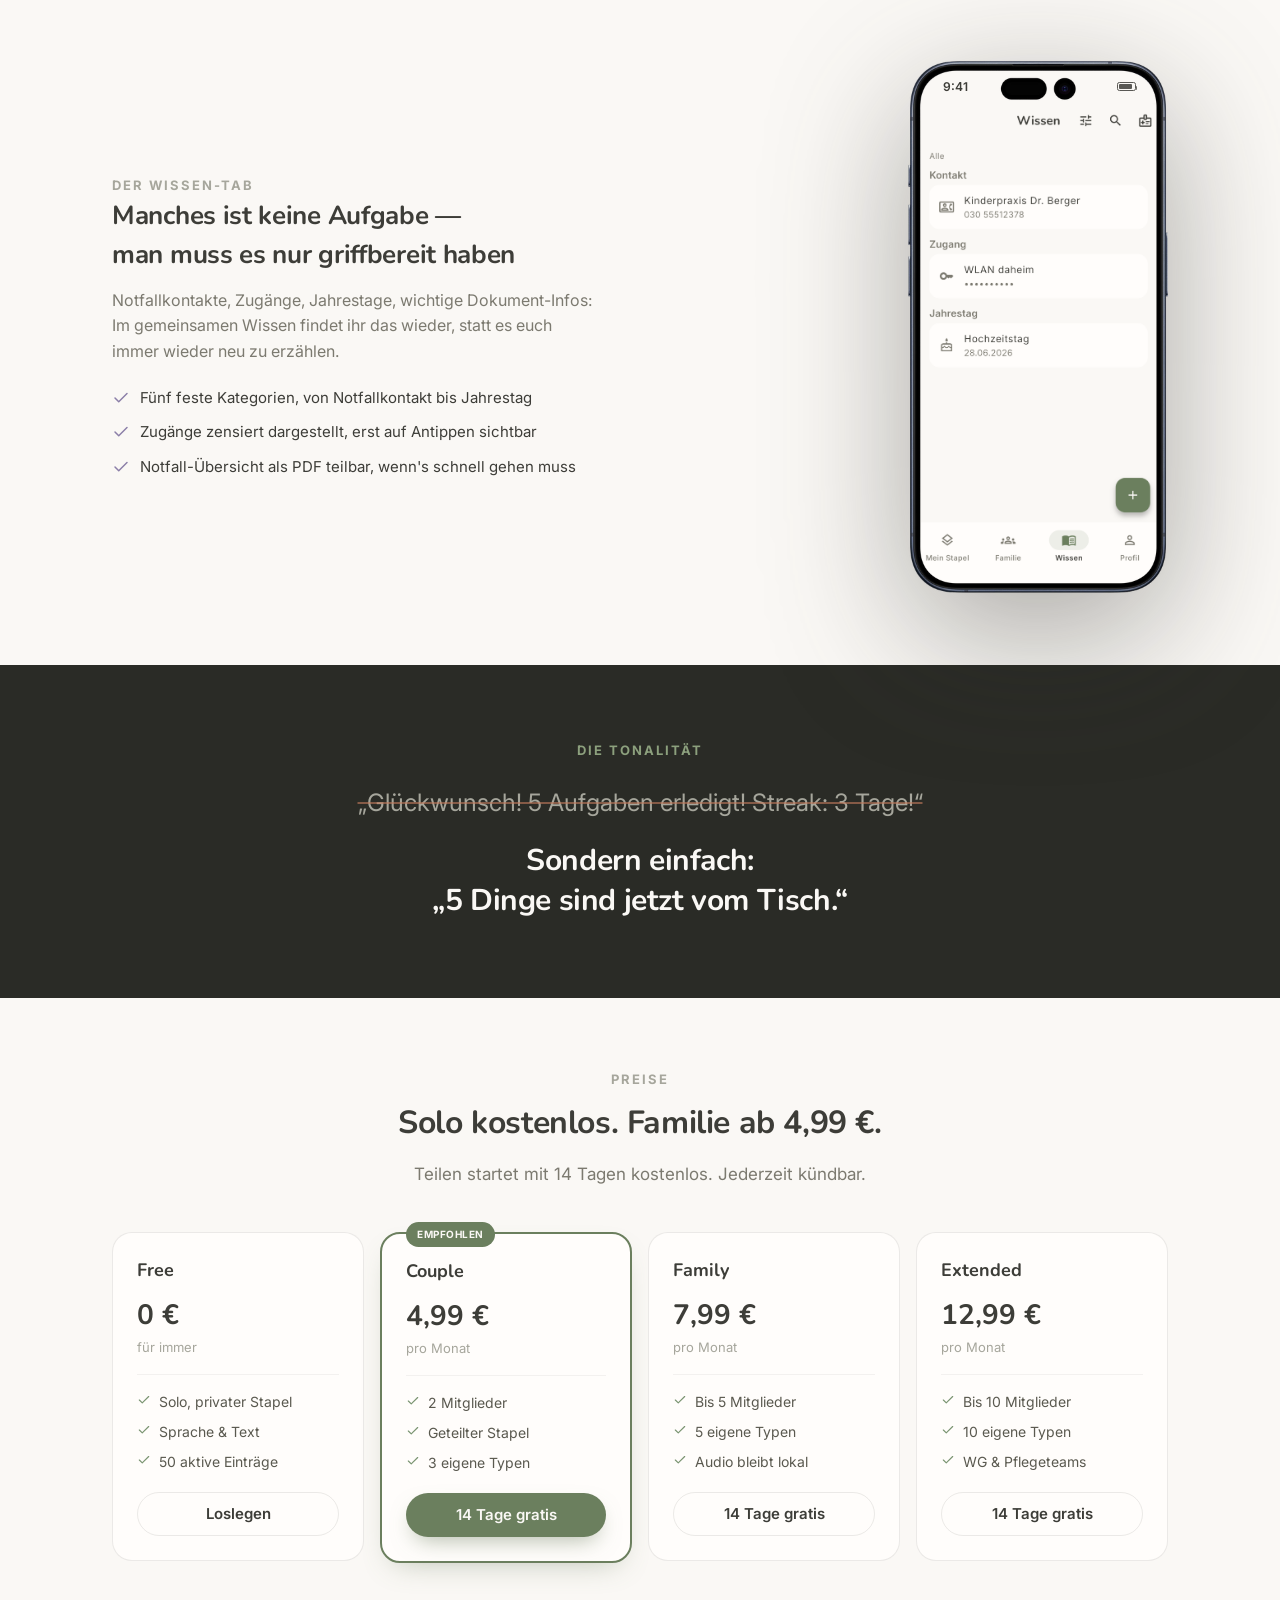
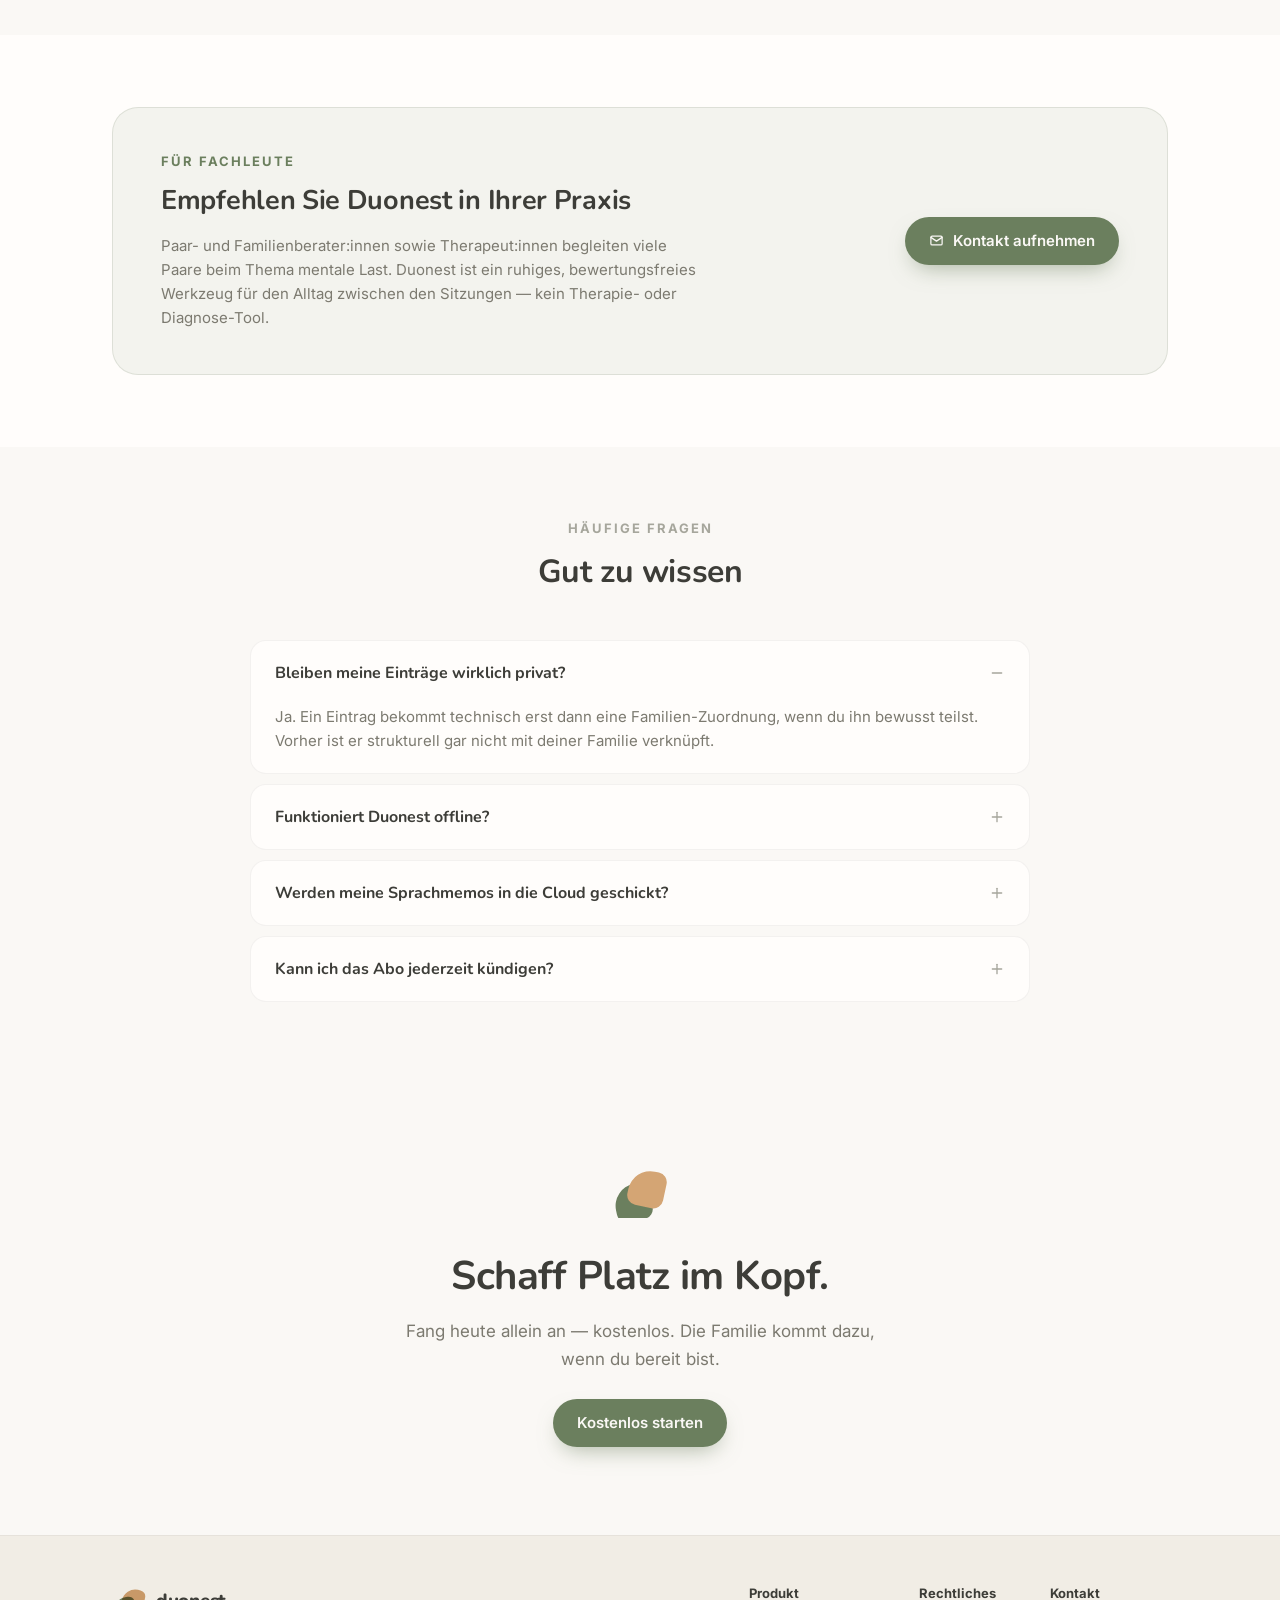
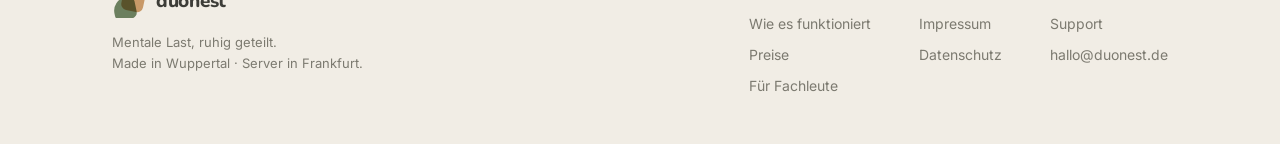
==== commit e63f4fde: "feat: App-Store-Link einbinden -- App ist jetzt live Alle bisherigen Platzhalter-CTAs (Hero-Badge, 4" ====
--- a/index.html
+++ b/index.html
@@ -64,13 +64,15 @@
         <h1>Was alles in deinem Kopf ist, muss nicht dort bleiben.</h1>
         <p>Duonest hilft Paaren und Familien, mentale Last festzuhalten, in Ruhe zu sortieren und <strong>bewusst</strong> zu teilen. Ohne Punkte, ohne Vergleich.</p>
         <div class="hero-actions">
-          <a class="btn btn-primary" href="#preise">Kostenlos starten</a>
+          <a class="btn btn-primary" href="https://apps.apple.com/app/id6799733611">Kostenlos starten</a>
           <a class="btn btn-secondary" href="#wie-es-funktioniert"><svg class="icon"><use href="#i-play-circle"/></svg>Wie es funktioniert</a>
         </div>
         <div class="store-badges">
-          <img class="store-badge-img" src="/assets/badges/app-store-badge.svg" alt="Download on the App Store" height="44">
-        </div>
-        <p class="hero-note">Bald verfügbar — kostenlos für dich allein, kein Familien-Konto nötig zum Ausprobieren.</p>
+          <a href="https://apps.apple.com/app/id6799733611">
+            <img class="store-badge-img" src="/assets/badges/app-store-badge.svg" alt="Download on the App Store" height="44">
+          </a>
+        </div>
+        <p class="hero-note">Jetzt im App Store — kostenlos für dich allein, kein Familien-Konto nötig zum Ausprobieren.</p>
       </div>
 
       <div class="phone-frame" aria-hidden="true">
@@ -253,7 +255,7 @@
             <li><svg class="icon"><use href="#i-check"/></svg>Sprache &amp; Text</li>
             <li><svg class="icon"><use href="#i-check"/></svg>50 aktive Einträge</li>
           </ul>
-          <a class="btn btn-secondary" href="#" style="width:100%;margin-top:20px;">Loslegen</a>
+          <a class="btn btn-secondary" href="https://apps.apple.com/app/id6799733611" style="width:100%;margin-top:20px;">Loslegen</a>
         </div>
         <div class="price-card featured">
           <span class="tag">EMPFOHLEN</span>
@@ -266,7 +268,7 @@
             <li><svg class="icon"><use href="#i-check"/></svg>Geteilter Stapel</li>
             <li><svg class="icon"><use href="#i-check"/></svg>3 eigene Typen</li>
           </ul>
-          <a class="btn btn-primary" href="#" style="width:100%;margin-top:20px;">14 Tage gratis</a>
+          <a class="btn btn-primary" href="https://apps.apple.com/app/id6799733611" style="width:100%;margin-top:20px;">14 Tage gratis</a>
         </div>
         <div class="price-card">
           <h3>Family</h3>
@@ -278,7 +280,7 @@
             <li><svg class="icon"><use href="#i-check"/></svg>5 eigene Typen</li>
             <li><svg class="icon"><use href="#i-check"/></svg>Audio bleibt lokal</li>
           </ul>
-          <a class="btn btn-secondary" href="#" style="width:100%;margin-top:20px;">14 Tage gratis</a>
+          <a class="btn btn-secondary" href="https://apps.apple.com/app/id6799733611" style="width:100%;margin-top:20px;">14 Tage gratis</a>
         </div>
         <div class="price-card">
           <h3>Extended</h3>
@@ -290,7 +292,7 @@
             <li><svg class="icon"><use href="#i-check"/></svg>10 eigene Typen</li>
             <li><svg class="icon"><use href="#i-check"/></svg>WG &amp; Pflegeteams</li>
           </ul>
-          <a class="btn btn-secondary" href="#" style="width:100%;margin-top:20px;">14 Tage gratis</a>
+          <a class="btn btn-secondary" href="https://apps.apple.com/app/id6799733611" style="width:100%;margin-top:20px;">14 Tage gratis</a>
         </div>
       </div>
     </div>
